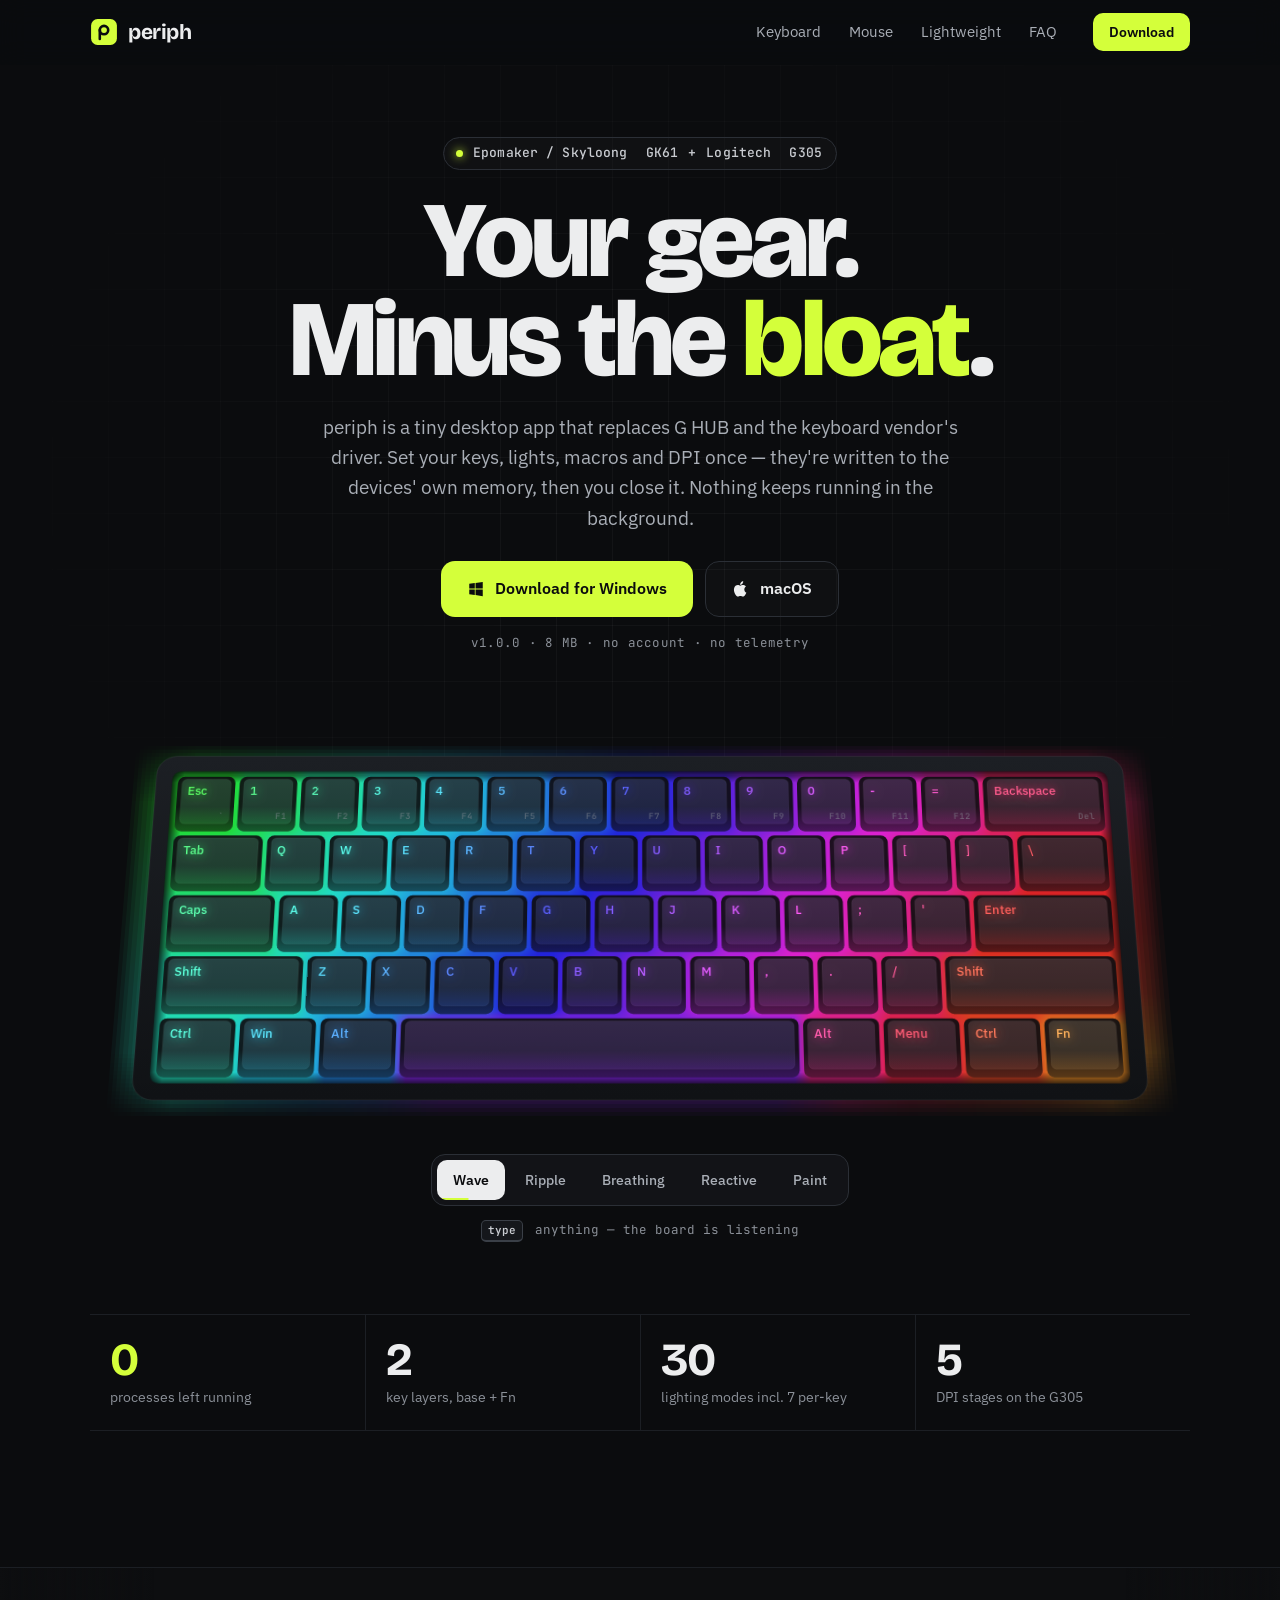
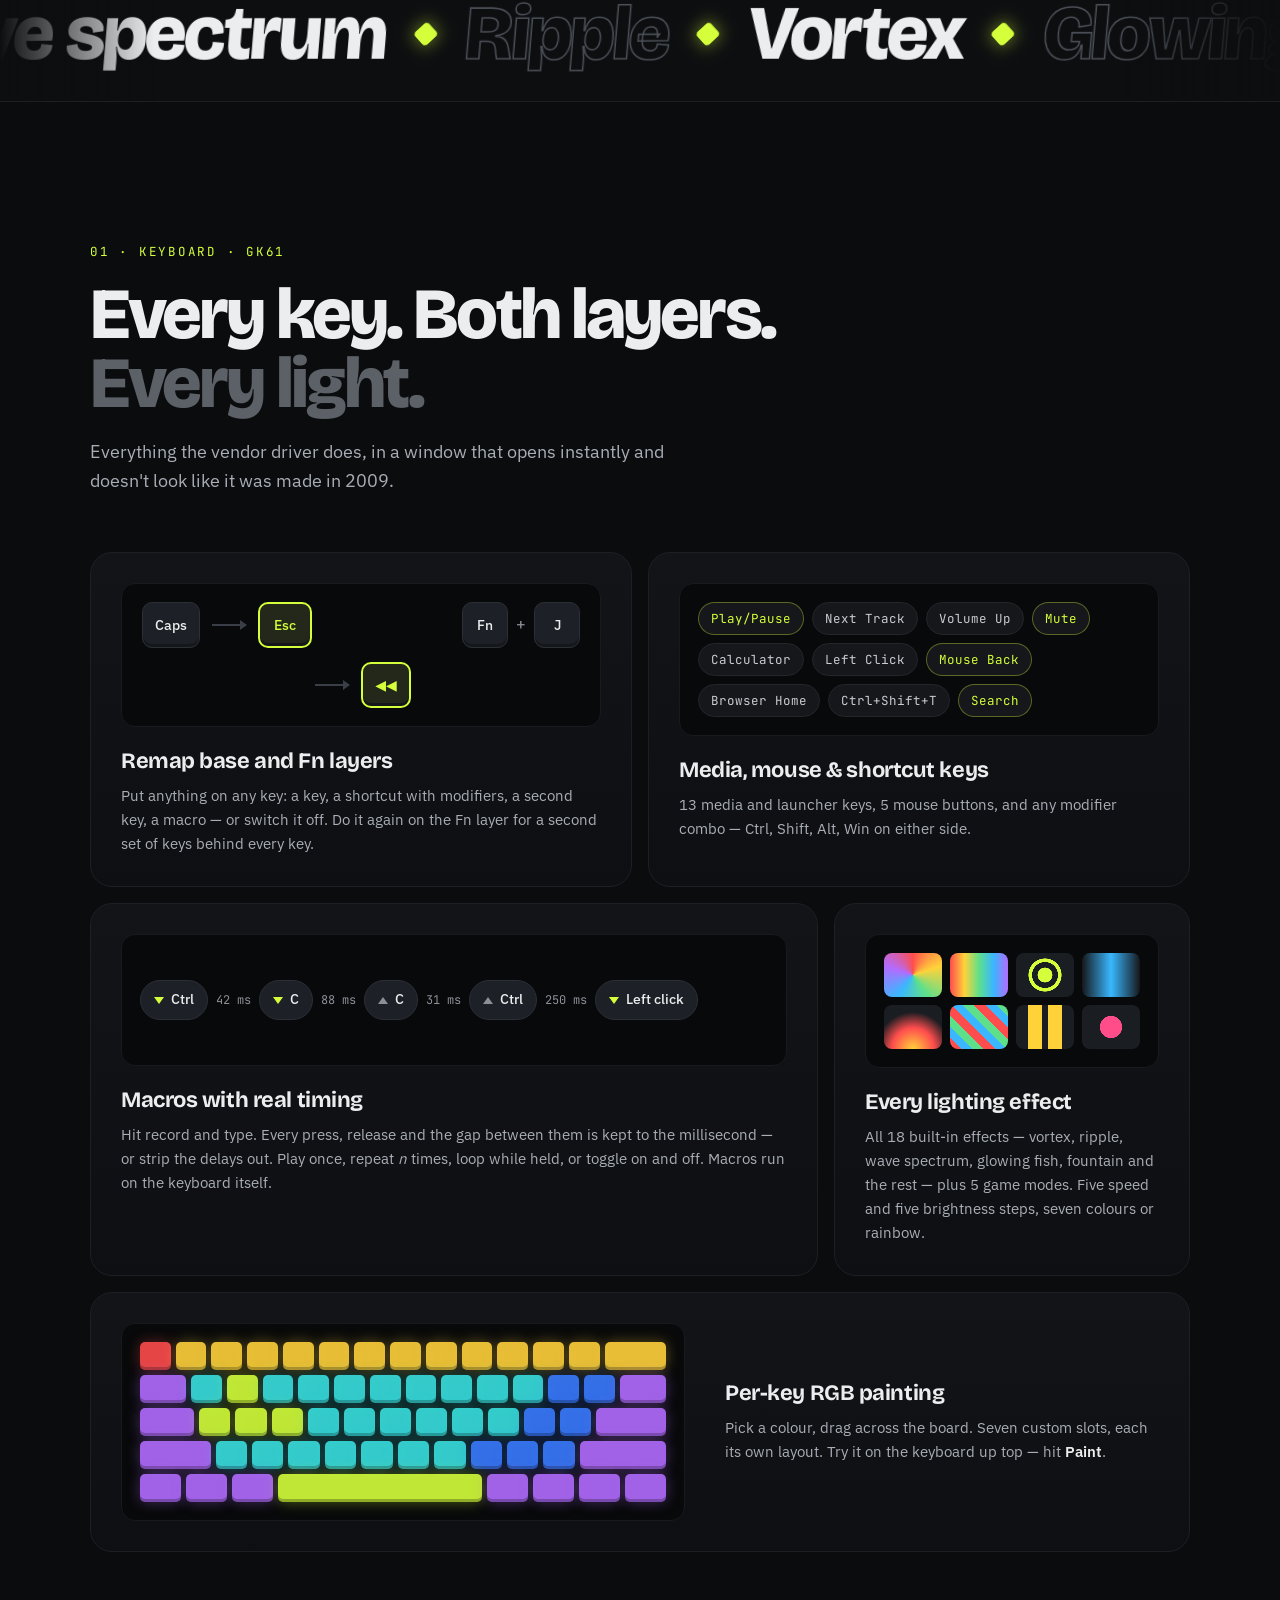
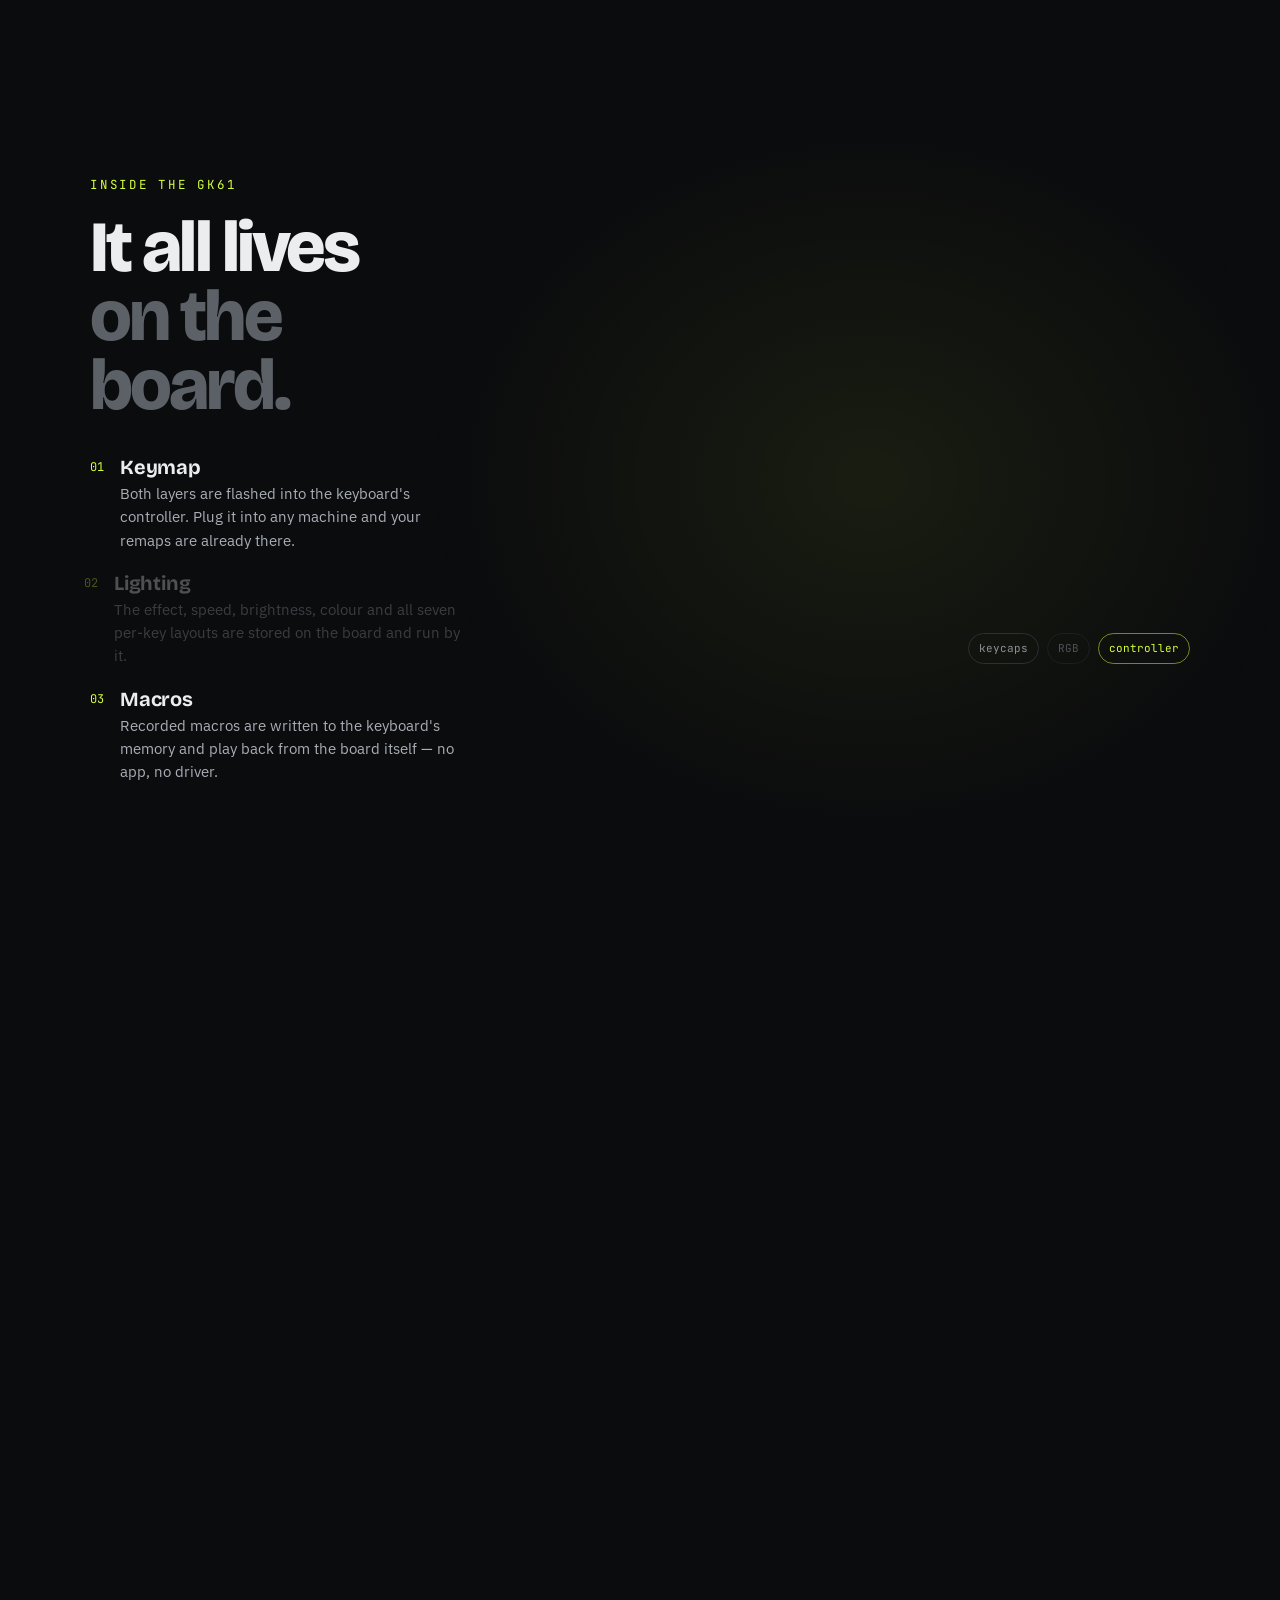
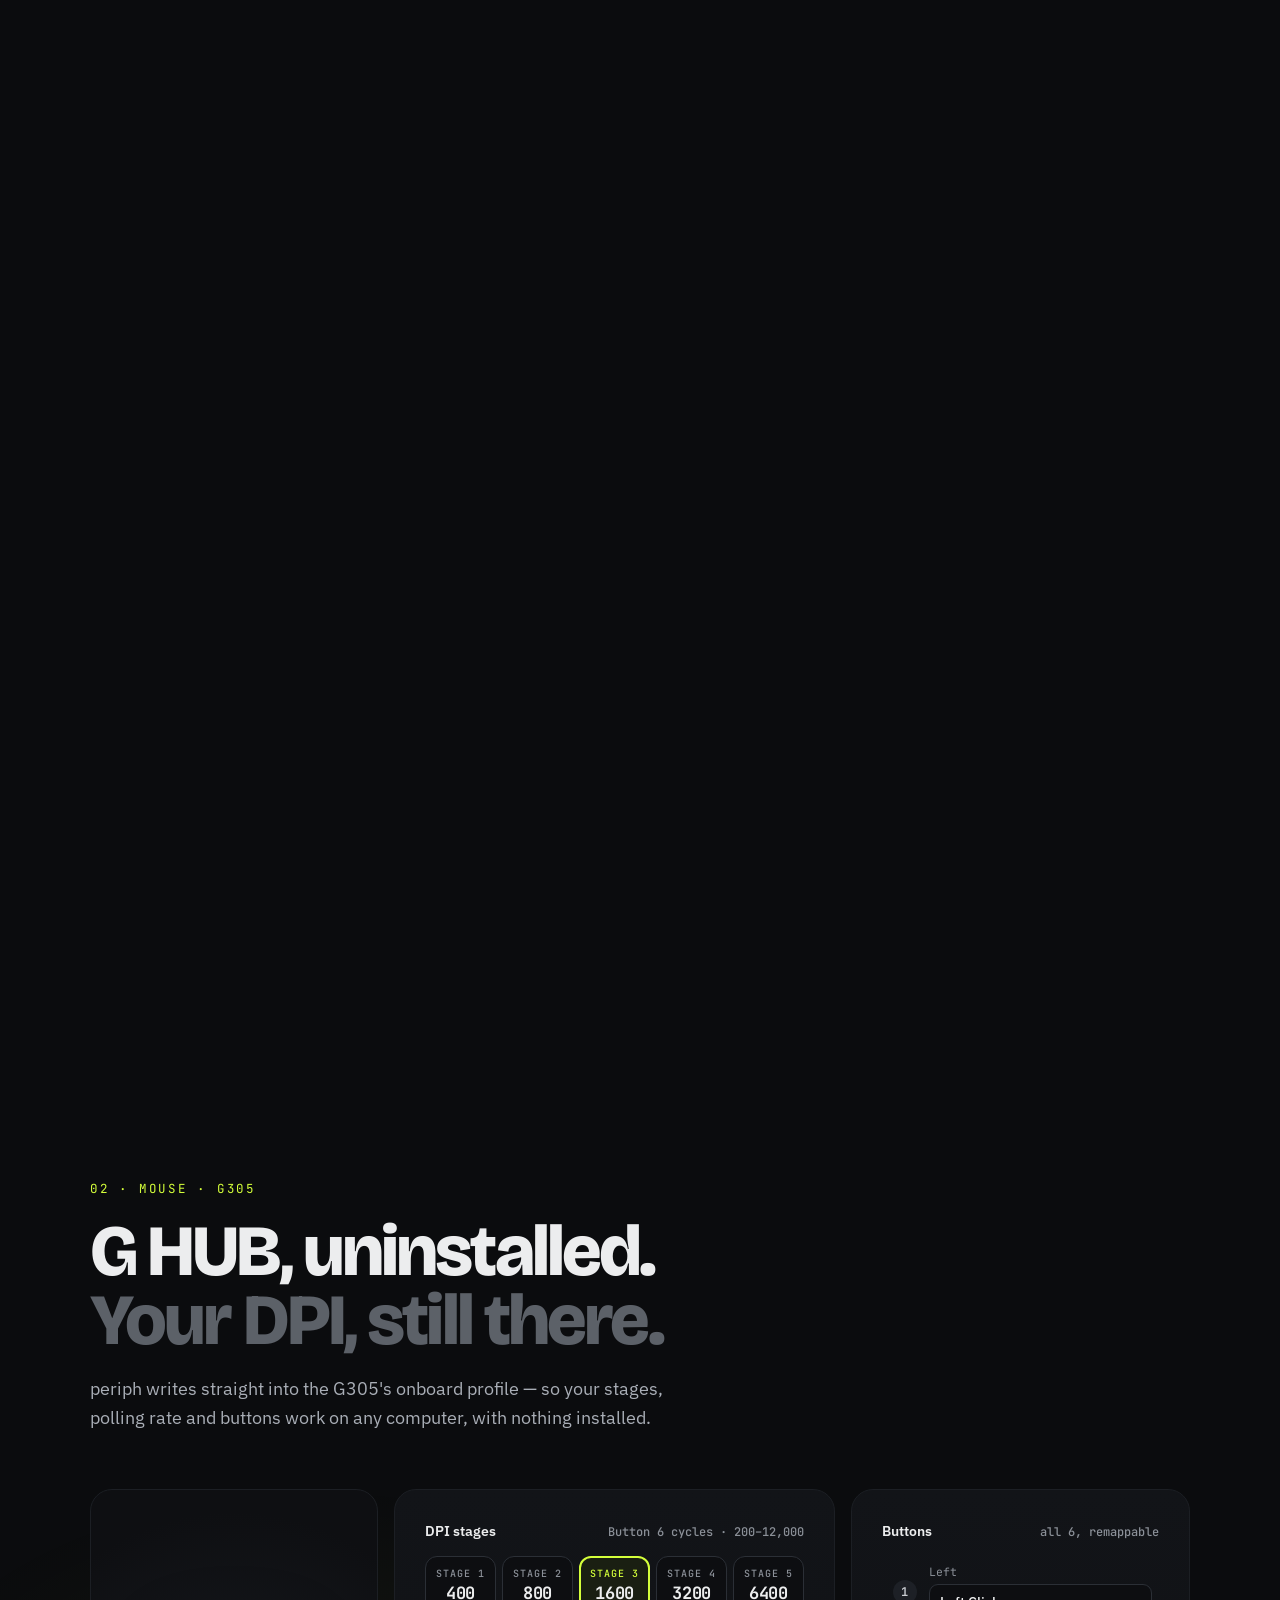
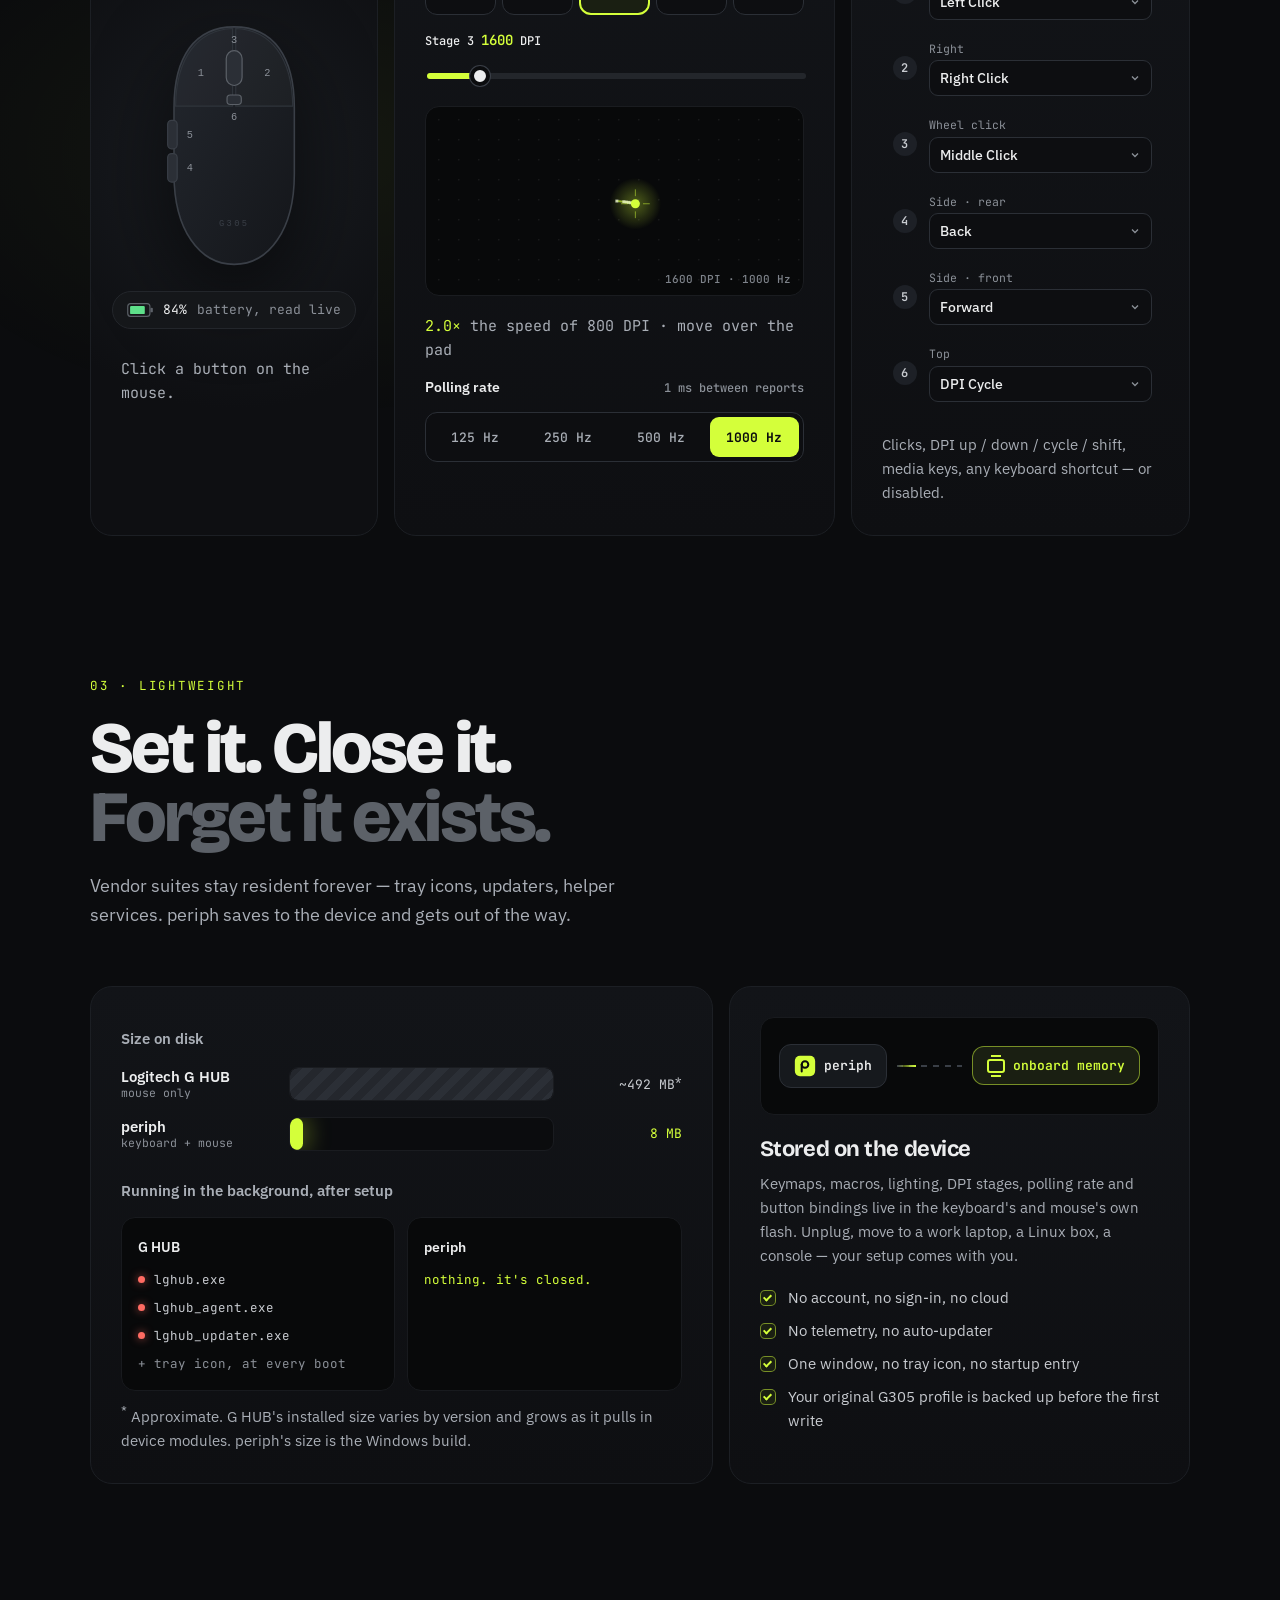
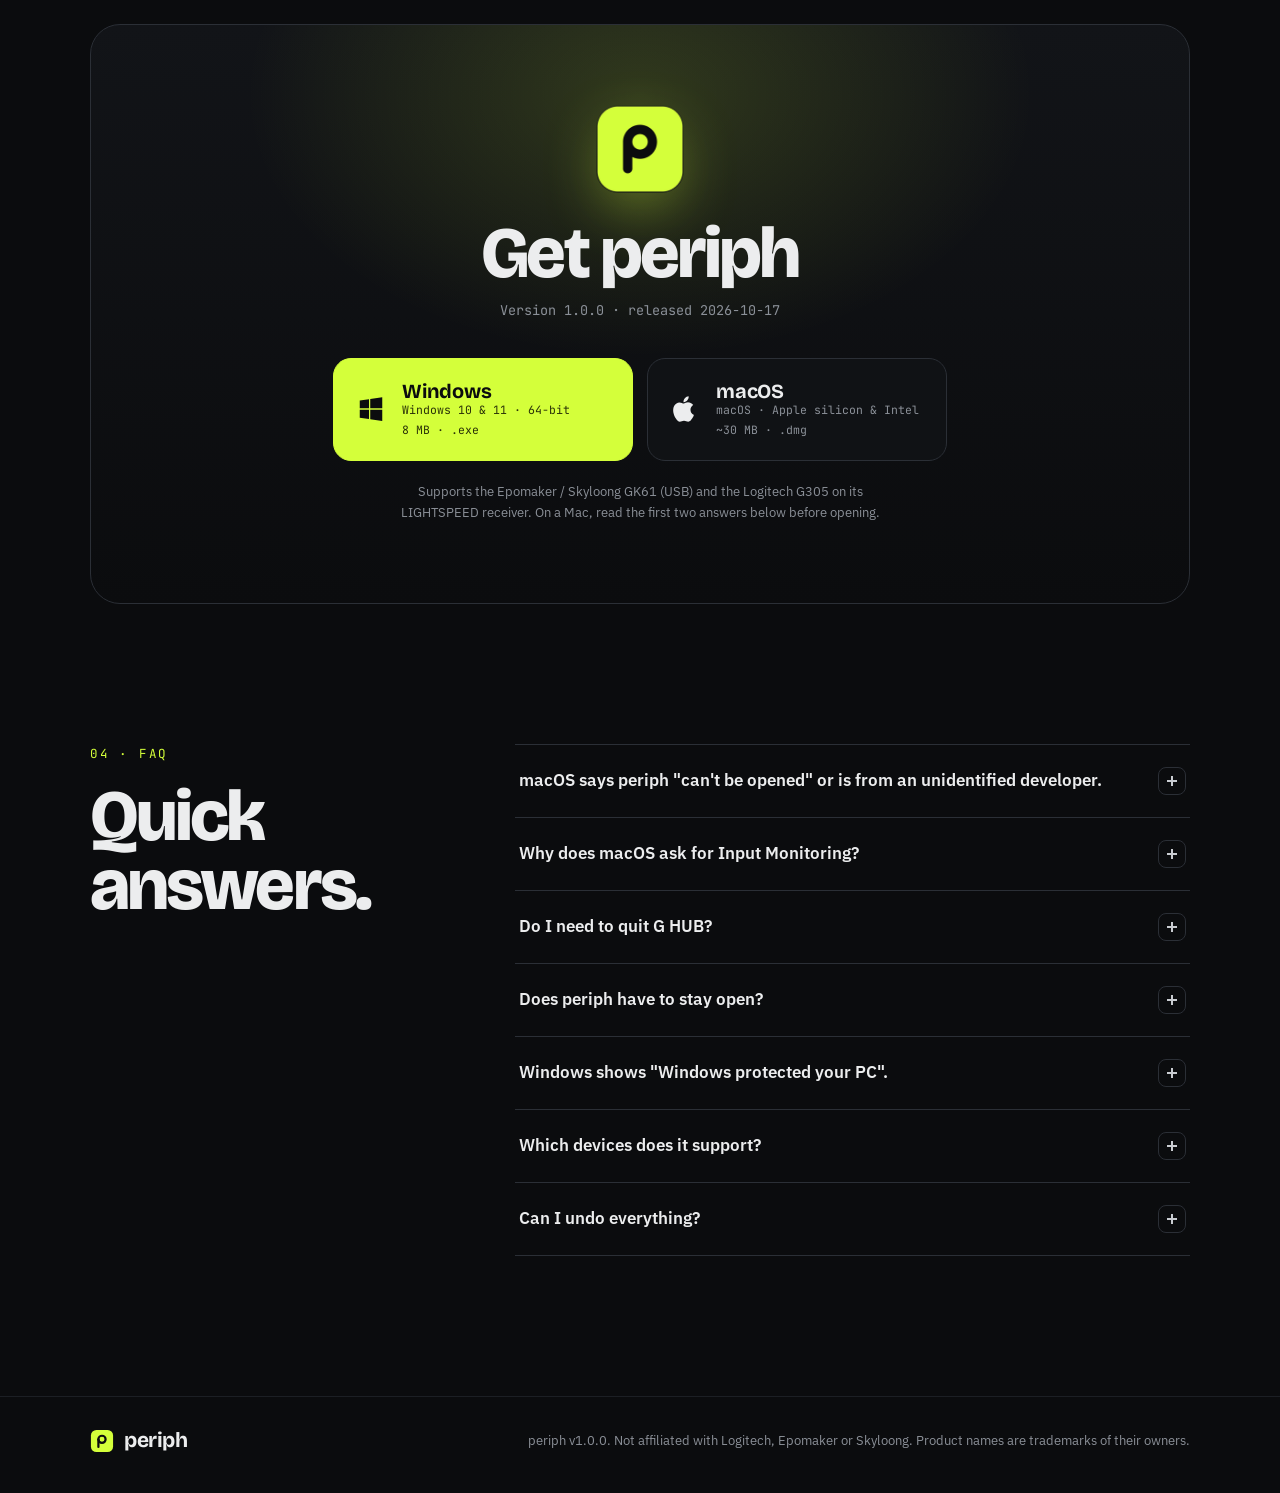
==== index.html @ 3de50c7a "Publish periph website Co-Authored-By: Claude Opus 5.5 <noreply@anthropic.com> Claude-Session: https" ====
<!doctype html>
<html lang="en">
<head>
<meta charset="utf-8">
<meta name="viewport" content="width=device-width, initial-scale=1">
<title>periph — GK61 &amp; G305 control without the bloat</title>
<meta name="description" content="periph is a tiny desktop app for Windows and macOS that replaces Logitech G HUB and the keyboard vendor's driver. Remap the Epomaker/Skyloong GK61, paint its RGB, record macros, and set the Logitech G305's DPI, polling rate and buttons — saved straight to the devices.">
<meta name="theme-color" content="#0b0c0e">
<meta name="color-scheme" content="dark">
<link rel="icon" href="favicon.ico" sizes="48x48">
<link rel="icon" href="favicon.svg" type="image/svg+xml">
<link rel="apple-touch-icon" href="apple-touch-icon.png">
<link rel="manifest" href="site.webmanifest">
<meta property="og:type" content="website">
<meta property="og:site_name" content="periph">
<meta property="og:title" content="periph — your gear, without the bloat">
<meta property="og:description" content="A tiny Windows &amp; macOS app for the GK61 keyboard and G305 mouse. Remap, macros, per-key RGB, DPI — saved on the device, nothing left running.">
<meta property="og:image" content="og.png">
<meta property="og:image:width" content="1200">
<meta property="og:image:height" content="630">
<meta property="og:image:alt" content="The periph logo next to a glowing rainbow 60% keyboard, with the words: Kill the bloatware.">
<meta name="twitter:card" content="summary_large_image">
<meta name="twitter:title" content="periph — your gear, without the bloat">
<meta name="twitter:description" content="A tiny Windows &amp; macOS app for the GK61 keyboard and G305 mouse. Saved on the device, nothing left running.">
<meta name="twitter:image" content="og.png">
<link rel="preload" href="fonts/bricolage.woff2" as="font" type="font/woff2" crossorigin>
<link rel="preload" href="fonts/plex.woff2" as="font" type="font/woff2" crossorigin>
<link rel="stylesheet" href="styles.css">
<script src="version.js"></script>
</head>
<body>
<a class="skip" href="#main">Skip to content</a>
<div class="progress" aria-hidden="true"></div>

<header class="top" id="top">
  <div class="wrap top-in">
    <a class="logo" href="#top" aria-label="periph home">
      <svg width="28" height="28" viewBox="0 0 26 26" aria-hidden="true"><rect x="1" y="1" width="24" height="24" rx="6" fill="#d4ff3a"/><circle cx="13" cy="11.2" r="3.9" fill="none" stroke="#0b0c0e" stroke-width="2.4"/><path d="M9.1 11.2v8.3" stroke="#0b0c0e" stroke-width="2.4" stroke-linecap="round"/></svg>
      <span>periph</span>
    </a>
    <nav aria-label="Primary">
      <ul class="links">
        <li><a href="#keyboard">Keyboard</a></li>
        <li><a href="#mouse">Mouse</a></li>
        <li><a href="#weight">Lightweight</a></li>
        <li><a href="#faq">FAQ</a></li>
      </ul>
    </nav>
    <a class="btn btn-lime btn-sm" href="#download">Download</a>
  </div>
</header>

<main id="main">

<!-- ============================================================ HERO -->
<section class="hero" aria-labelledby="hero-title">
  <div class="wrap hero-copy">
    <p class="eyebrow"><span class="dot" aria-hidden="true"></span><span class="long">Epomaker / Skyloong&nbsp;</span>GK61 <span aria-hidden="true">+</span> <span class="long">Logitech&nbsp;</span>G305</p>
    <h1 id="hero-title" class="display split">Your gear.<br>Minus the <em>bloat</em>.</h1>
    <p class="lead">periph is a tiny desktop app that replaces G&nbsp;HUB and the keyboard vendor's driver. Set your keys, lights, macros and DPI once — they're written to the devices' own memory, then you close it. Nothing keeps running in the background.</p>
    <div class="cta">
      <a class="btn btn-lime btn-lg dl-primary" href="downloads/periph-setup-latest.exe" download data-os="windows">
        <svg class="os-ico" width="18" height="18" viewBox="0 0 24 24" aria-hidden="true"><path fill="currentColor" d="M3 5.1l7.4-1v7.2H3V5.1zm8.4-1.2L21 2.5v8.8h-9.6V3.9zM3 12.6h7.4v7.3L3 18.9v-6.3zm8.4 0H21v8.9l-9.6-1.4v-7.5z"/></svg>
        <span class="dl-label">Download for Windows</span>
      </a>
      <a class="btn btn-ghost btn-lg dl-secondary" href="downloads/periph-latest.dmg" download data-os="mac">
        <svg class="os-ico" width="18" height="18" viewBox="0 0 24 24" aria-hidden="true"><path fill="currentColor" d="M16.4 12.6c0-2.6 2.1-3.8 2.2-3.9-1.2-1.8-3.1-2-3.7-2-1.6-.2-3.1.9-3.9.9-.8 0-2-.9-3.4-.9-1.7 0-3.3 1-4.2 2.6-1.8 3.1-.5 7.7 1.3 10.2.9 1.2 1.9 2.6 3.2 2.6 1.3-.1 1.8-.8 3.3-.8s2 .8 3.4.8c1.4 0 2.3-1.3 3.1-2.5 1-1.4 1.4-2.8 1.4-2.9-.1 0-2.7-1-2.7-4.1zM13.9 5c.7-.9 1.2-2 1-3.2-1 0-2.3.7-3 1.6-.7.8-1.2 2-1.1 3.1 1.2.1 2.3-.6 3.1-1.5z"/></svg>
        <span class="dl-label">macOS</span>
      </a>
    </div>
    <p class="meta mono"><span data-rel="version">v1.0.0</span> · <span data-rel="winsize">8 MB</span> · no account · no telemetry</p>
  </div>

  <div class="stage" id="stage">
    <div class="stage-glow" aria-hidden="true"></div>
    <div class="board-tilt" id="tilt">
      <canvas id="kb" role="img" aria-label="An animated GK61 60% keyboard showing per-key RGB lighting. It lights up the keys you press on your own keyboard."></canvas>
    </div>
    <div class="wrap fx-bar">
      <div class="fx" role="group" aria-label="Lighting effect">
        <button type="button" class="fx-b" data-fx="wave" aria-pressed="true">Wave<i aria-hidden="true"></i></button>
        <button type="button" class="fx-b" data-fx="ripple" aria-pressed="false">Ripple<i aria-hidden="true"></i></button>
        <button type="button" class="fx-b" data-fx="breathe" aria-pressed="false">Breathing<i aria-hidden="true"></i></button>
        <button type="button" class="fx-b" data-fx="react" aria-pressed="false">Reactive<i aria-hidden="true"></i></button>
        <button type="button" class="fx-b" data-fx="paint" aria-pressed="false">Paint<i aria-hidden="true"></i></button>
      </div>
      <div class="swatches" id="swatches" role="group" aria-label="Paint colour" hidden></div>
      <p class="hint mono" id="hint" aria-live="polite"><kbd>type</kbd> anything — the board is listening</p>
    </div>
  </div>

  <div class="wrap">
    <ul class="specs" aria-label="At a glance">
      <li><b data-count="0" data-from="3">0</b><span>processes left running</span></li>
      <li><b data-count="2">2</b><span>key layers, base + Fn</span></li>
      <li><b data-count="30">30</b><span>lighting modes incl. 7 per-key</span></li>
      <li><b data-count="5">5</b><span>DPI stages on the G305</span></li>
    </ul>
  </div>
</section>


<!-- ============================================================ MARQUEE -->
<div class="band" aria-hidden="true">
  <div class="band-track" id="band">
    <span>Wave spectrum</span><i></i><span class="o">Ripple</span><i></i><span>Vortex</span><i></i><span class="o">Glowing fish</span><i></i><span>Breathing</span><i></i><span class="o">Snake marquee</span><i></i><span>Colorful fountain</span><i></i><span class="o">Spectrum cycle</span><i></i><span>Heart</span><i></i><span class="o">Surfing cross</span><i></i><span>Wild dance</span><i></i><span class="o">Light on press</span><i></i>
  </div>
</div>

<!-- ============================================================ KEYBOARD -->
<section class="sec" id="keyboard" aria-labelledby="kb-title">
  <div class="wrap">
    <header class="sec-head reveal">
      <p class="kicker mono">01 · Keyboard · GK61</p>
      <h2 id="kb-title" class="h2 split">Every key. Both layers.<br><span class="muted">Every light.</span></h2>
      <p class="sec-lead">Everything the vendor driver does, in a window that opens instantly and doesn't look like it was made in 2009.</p>
    </header>

    <div class="bento">
      <article class="card c-remap reveal">
        <div class="ill ill-remap" aria-hidden="true">
          <span class="cap">Caps</span><span class="arrow"></span><span class="cap on">Esc</span>
          <span class="cap sm">Fn</span><span class="plus">+</span><span class="cap sm">J</span><span class="arrow"></span><span class="cap on sm">◀◀</span>
        </div>
        <h3>Remap base and Fn layers</h3>
        <p>Put anything on any key: a key, a shortcut with modifiers, a second key, a macro — or switch it off. Do it again on the Fn layer for a second set of keys behind every key.</p>
      </article>

      <article class="card c-media reveal">
        <div class="ill ill-chips" aria-hidden="true">
          <span>Play/Pause</span><span>Next Track</span><span>Volume Up</span><span>Mute</span><span>Calculator</span><span>Left Click</span><span>Mouse Back</span><span>Browser Home</span><span>Ctrl+Shift+T</span><span>Search</span>
        </div>
        <h3>Media, mouse &amp; shortcut keys</h3>
        <p>13 media and launcher keys, 5 mouse buttons, and any modifier combo — Ctrl, Shift, Alt, Win on either side.</p>
      </article>

      <article class="card c-macro reveal">
        <div class="ill ill-timeline" aria-hidden="true">
          <span class="st"><i class="dn"></i>Ctrl</span><span class="ms">42 ms</span><span class="st"><i class="dn"></i>C</span><span class="ms">88 ms</span><span class="st"><i class="up"></i>C</span><span class="ms">31 ms</span><span class="st"><i class="up"></i>Ctrl</span><span class="ms">250 ms</span><span class="st"><i class="dn"></i>Left click</span>
        </div>
        <h3>Macros with real timing</h3>
        <p>Hit record and type. Every press, release and the gap between them is kept to the millisecond — or strip the delays out. Play once, repeat <i>n</i> times, loop while held, or toggle on and off. Macros run on the keyboard itself.</p>
      </article>

      <article class="card c-light reveal">
        <div class="ill ill-modes" aria-hidden="true">
          <span style="--g:conic-gradient(#ff4d4d,#ffd23a,#5ee08a,#3ab7ff,#b26cff,#ff4d4d)"></span>
          <span style="--g:linear-gradient(90deg,#ff4d4d,#ffd23a,#5ee08a,#3ab7ff,#b26cff)"></span>
          <span style="--g:radial-gradient(circle,#d4ff3a 0 20%,#1a1d22 21% 35%,#d4ff3a 36% 45%,#1a1d22 46%)"></span>
          <span style="--g:linear-gradient(90deg,#15171a,#3ab7ff,#15171a)"></span>
          <span style="--g:radial-gradient(circle at 50% 100%,#ffd23a,#ff4d4d 40%,#1a1d22 70%)"></span>
          <span style="--g:repeating-linear-gradient(45deg,#ff4d4d 0 8px,#3ab7ff 8px 16px,#5ee08a 16px 24px)"></span>
          <span style="--g:linear-gradient(90deg,#1a1d22 20%,#ffd23a 20% 45%,#1a1d22 45% 55%,#ffd23a 55% 80%,#1a1d22 80%)"></span>
          <span style="--g:radial-gradient(circle,#ff4d8a 0 30%,#1a1d22 31%)"></span>
        </div>
        <h3>Every lighting effect</h3>
        <p>All 18 built-in effects — vortex, ripple, wave spectrum, glowing fish, fountain and the rest — plus 5 game modes. Five speed and five brightness steps, seven colours or rainbow.</p>
      </article>

      <article class="card c-paint reveal">
        <div class="ill ill-paint" aria-hidden="true" id="mini-paint"></div>
        <h3>Per-key RGB painting</h3>
        <p>Pick a colour, drag across the board. Seven custom slots, each its own layout. Try it on the keyboard up top — hit <b>Paint</b>.</p>
      </article>
    </div>
  </div>
</section>

<!-- ============================================================ STORY (pinned) -->
<section class="story" id="story" aria-labelledby="story-title">
  <div class="story-pin">
    <div class="wrap story-in">
      <div class="story-copy">
        <p class="kicker mono">Inside the GK61</p>
        <h2 id="story-title" class="h2 split">It all lives<br><span class="muted">on the board.</span></h2>
        <ol class="steps" id="steps">
          <li class="on"><span class="sn mono">01</span><span><b>Keymap</b>Both layers are flashed into the keyboard's controller. Plug it into any machine and your remaps are already there.</span></li>
          <li><span class="sn mono">02</span><span><b>Lighting</b>The effect, speed, brightness, colour and all seven per-key layouts are stored on the board and run by it.</span></li>
          <li><span class="sn mono">03</span><span><b>Macros</b>Recorded macros are written to the keyboard's memory and play back from the board itself — no app, no driver.</span></li>
        </ol>
      </div>
      <div class="scene-wrap" aria-hidden="true">
        <div class="scene" id="scene">
          <canvas class="ly" data-ly="case"></canvas>
          <canvas class="ly" data-ly="pcb"></canvas>
          <canvas class="ly" data-ly="led"></canvas>
          <canvas class="ly" data-ly="caps"></canvas>
        </div>
        <div class="scene-tags mono" id="scene-tags"><span>keycaps</span><span>RGB</span><span>controller</span></div>
      </div>
    </div>
  </div>
</section>

<!-- ============================================================ MOUSE -->
<section class="sec sec-mouse" id="mouse" aria-labelledby="mouse-title">
  <div class="wrap">
    <header class="sec-head reveal">
      <p class="kicker mono">02 · Mouse · G305</p>
      <h2 id="mouse-title" class="h2 split">G HUB, uninstalled.<br><span class="muted">Your DPI, still there.</span></h2>
      <p class="sec-lead">periph writes straight into the G305's onboard profile — so your stages, polling rate and buttons work on any computer, with nothing installed.</p>
    </header>

    <div class="mouse-grid">
      <div class="card mouse-vis reveal">
        <svg class="g305" id="g305" viewBox="0 0 200 320" role="group" aria-label="G305 top view. Buttons are numbered 1 to 6.">
          <defs>
            <linearGradient id="shell" x1="0" y1="0" x2="1" y2="1"><stop offset="0" stop-color="#23272e"/><stop offset="1" stop-color="#14161a"/></linearGradient>
            <radialGradient id="led" cx=".5" cy=".5" r=".5"><stop offset="0" stop-color="#d4ff3a"/><stop offset="1" stop-color="#d4ff3a" stop-opacity="0"/></radialGradient>
          </defs>
          <path d="M100 10C50 10 24 48 24 112v84c0 70 32 114 76 114s76-44 76-114v-84C176 48 150 10 100 10z" fill="url(#shell)" stroke="#3a3f47" stroke-width="2"/>
          <g class="mb" data-b="0"><path d="M98 12C54 14 27 48 26 110l72 0z" /></g>
          <g class="mb" data-b="1"><path d="M102 12c44 2 71 36 72 98l-72 0z" /></g>
          <g class="mb" data-b="2"><rect x="90" y="40" width="20" height="44" rx="10"/></g>
          <g class="mb" data-b="5"><rect x="91" y="96" width="18" height="12" rx="4"/></g>
          <g class="mb side" data-b="4"><rect x="16" y="128" width="12" height="36" rx="5"/></g>
          <g class="mb side" data-b="3"><rect x="16" y="170" width="12" height="36" rx="5"/></g>
          <circle cx="100" cy="102" r="22" fill="url(#led)" class="led" opacity=".0"/>
          <g class="nums" font-family="JetBrains Mono, monospace" font-size="13" text-anchor="middle" aria-hidden="true">
            <text x="58" y="72">1</text><text x="142" y="72">2</text><text x="100" y="30">3</text>
            <text x="100" y="128">6</text><text x="44" y="150">5</text><text x="44" y="192">4</text>
          </g>
          <text x="100" y="262" text-anchor="middle" class="brand-mark" font-family="JetBrains Mono, monospace" font-size="11" letter-spacing="3">G305</text>
        </svg>
        <div class="batt mono" aria-label="Battery example: 84 percent">
          <svg width="26" height="14" viewBox="0 0 22 12" aria-hidden="true"><rect x=".5" y=".5" width="19" height="11" rx="2.5" fill="none" stroke="#5c6168"/><rect x="2.5" y="2.5" width="12.6" height="7" rx="1" fill="#5ee08a"/><rect x="20" y="4" width="2" height="4" rx="1" fill="#5c6168"/></svg>
          84% <span class="dim">battery, read live</span>
        </div>
      </div>

      <div class="card mouse-ctl reveal">
        <div class="row-head">
          <span class="lbl">DPI stages</span>
          <span class="lbl mono dim">Button 6 cycles · 200–12,000</span>
        </div>
        <div class="stages" id="stages" role="radiogroup" aria-label="DPI stage"></div>
        <label class="slider">
          <span class="lbl mono"><span id="stage-name">Stage 3</span> <b id="dpi-val">1600</b> DPI</span>
          <input type="range" id="dpi" min="200" max="12000" step="50" value="1600" aria-describedby="dpi-help">
        </label>
        <div class="pad-wrap">
          <canvas id="pad" class="pad" role="img" aria-label="Sensitivity demo. Move your pointer or finger over this pad and the dot moves at the selected DPI."></canvas>
          <p class="pad-cap mono" id="dpi-help"><span id="pad-mult">2.0×</span> the speed of 800 DPI · move over the pad</p>
        </div>
        <div class="row-head">
          <span class="lbl">Polling rate</span>
          <span class="lbl mono dim" id="poll-ms">1 ms between reports</span>
        </div>
        <div class="seg" id="poll" role="radiogroup" aria-label="Polling rate">
          <button type="button" role="radio" aria-checked="false" data-hz="125">125 Hz</button>
          <button type="button" role="radio" aria-checked="false" data-hz="250">250 Hz</button>
          <button type="button" role="radio" aria-checked="false" data-hz="500">500 Hz</button>
          <button type="button" role="radio" aria-checked="true" data-hz="1000">1000 Hz</button>
        </div>
      </div>

      <div class="card mouse-btns reveal">
        <div class="row-head"><span class="lbl">Buttons</span><span class="lbl mono dim">all 6, remappable</span></div>
        <ol class="btnlist" id="btnlist"></ol>
        <p class="small dim">Clicks, DPI up / down / cycle / shift, media keys, any keyboard shortcut — or disabled.</p>
      </div>
    </div>
  </div>
</section>

<!-- ============================================================ WEIGHT -->
<section class="sec" id="weight" aria-labelledby="weight-title">
  <div class="wrap">
    <header class="sec-head reveal">
      <p class="kicker mono">03 · Lightweight</p>
      <h2 id="weight-title" class="h2 split">Set it. Close it.<br><span class="muted">Forget it exists.</span></h2>
      <p class="sec-lead">Vendor suites stay resident forever — tray icons, updaters, helper services. periph saves to the device and gets out of the way.</p>
    </header>

    <div class="weigh">
      <div class="card weigh-bars reveal">
        <p class="lbl">Size on disk</p>
        <div class="bar-row">
          <div class="bar-name"><b>Logitech G HUB</b><span class="dim mono">mouse only</span></div>
          <div class="bar"><span class="fill fill-ghub" style="--w:100%"></span></div>
          <div class="bar-num mono"><span data-count="500" data-prefix="~" data-suffix=" MB">~500 MB</span><sup>*</sup></div>
        </div>
        <div class="bar-row">
          <div class="bar-name"><b>periph</b><span class="dim mono">keyboard + mouse</span></div>
          <div class="bar"><span class="fill fill-periph" style="--w:5%"></span></div>
          <div class="bar-num mono lime"><span data-rel="winsize" data-count-text>8 MB</span></div>
        </div>
        <p class="lbl" style="margin-top:28px">Running in the background, after setup</p>
        <div class="procs">
          <div class="proc-col">
            <b>G HUB</b>
            <ul class="mono">
              <li><i></i>lghub.exe</li>
              <li><i></i>lghub_agent.exe</li>
              <li><i></i>lghub_updater.exe</li>
              <li class="dim">+ tray icon, at every boot</li>
            </ul>
          </div>
          <div class="proc-col">
            <b>periph</b>
            <ul class="mono"><li class="none">nothing. it's closed.</li></ul>
          </div>
        </div>
        <p class="foot small dim"><sup>*</sup> Approximate. G HUB's installed size varies by version and grows as it pulls in device modules. periph's size is the Windows build.</p>
      </div>

      <div class="card weigh-flow reveal">
        <div class="flow" aria-hidden="true">
          <div class="node"><svg width="22" height="22" viewBox="0 0 26 26"><rect x="1" y="1" width="24" height="24" rx="6" fill="#d4ff3a"/><circle cx="13" cy="11.2" r="3.9" fill="none" stroke="#0b0c0e" stroke-width="2.4"/><path d="M9.1 11.2v8.3" stroke="#0b0c0e" stroke-width="2.4" stroke-linecap="round"/></svg>periph</div>
          <div class="wire"><span></span></div>
          <div class="node mem"><span class="chip-ico"></span>onboard memory</div>
        </div>
        <h3>Stored on the device</h3>
        <p>Keymaps, macros, lighting, DPI stages, polling rate and button bindings live in the keyboard's and mouse's own flash. Unplug, move to a work laptop, a Linux box, a console — your setup comes with you.</p>
        <ul class="ticks">
          <li>No account, no sign-in, no cloud</li>
          <li>No telemetry, no auto-updater</li>
          <li>One window, no tray icon, no startup entry</li>
          <li>Your original G305 profile is backed up before the first write</li>
        </ul>
      </div>
    </div>
  </div>
</section>

<!-- ============================================================ DOWNLOAD -->
<section class="sec" id="download" aria-labelledby="dl-title">
  <div class="wrap">
    <div class="dl reveal">
      <div class="dl-glow" aria-hidden="true"></div>
      <img src="icon-192.png" width="88" height="88" alt="" class="dl-icon">
      <h2 id="dl-title" class="h2 split">Get periph</h2>
      <p class="sec-lead">Version <span data-rel="version">1.0.0</span> · released <span data-rel="date">2026-10-17</span></p>
      <div class="dl-btns">
        <a class="dl-card" href="downloads/periph-setup-latest.exe" download data-rel="winhref">
          <svg width="30" height="30" viewBox="0 0 24 24" aria-hidden="true"><path fill="currentColor" d="M3 5.1l7.4-1v7.2H3V5.1zm8.4-1.2L21 2.5v8.8h-9.6V3.9zM3 12.6h7.4v7.3L3 18.9v-6.3zm8.4 0H21v8.9l-9.6-1.4v-7.5z"/></svg>
          <span class="dl-t"><b>Windows</b><span class="mono" data-rel="winnote">Windows 10 &amp; 11 · 64-bit</span></span>
          <span class="dl-s mono"><span data-rel="winsize">8 MB</span> · .exe</span>
        </a>
        <a class="dl-card" href="downloads/periph-latest.dmg" download data-rel="machref">
          <svg width="30" height="30" viewBox="0 0 24 24" aria-hidden="true"><path fill="currentColor" d="M16.4 12.6c0-2.6 2.1-3.8 2.2-3.9-1.2-1.8-3.1-2-3.7-2-1.6-.2-3.1.9-3.9.9-.8 0-2-.9-3.4-.9-1.7 0-3.3 1-4.2 2.6-1.8 3.1-.5 7.7 1.3 10.2.9 1.2 1.9 2.6 3.2 2.6 1.3-.1 1.8-.8 3.3-.8s2 .8 3.4.8c1.4 0 2.3-1.3 3.1-2.5 1-1.4 1.4-2.8 1.4-2.9-.1 0-2.7-1-2.7-4.1zM13.9 5c.7-.9 1.2-2 1-3.2-1 0-2.3.7-3 1.6-.7.8-1.2 2-1.1 3.1 1.2.1 2.3-.6 3.1-1.5z"/></svg>
          <span class="dl-t"><b>macOS</b><span class="mono" data-rel="macnote">macOS · Apple silicon &amp; Intel</span></span>
          <span class="dl-s mono"><span data-rel="macsize">~30 MB</span> · .dmg</span>
        </a>
      </div>
      <p class="small dim">Supports the Epomaker / Skyloong GK61 (USB) and the Logitech G305 on its LIGHTSPEED receiver. On a Mac, read the first two answers below before opening.</p>
    </div>
  </div>
</section>

<!-- ============================================================ FAQ -->
<section class="sec" id="faq" aria-labelledby="faq-title">
  <div class="wrap faq-wrap">
    <header class="sec-head reveal">
      <p class="kicker mono">04 · FAQ</p>
      <h2 id="faq-title" class="h2 split">Quick answers.</h2>
    </header>
    <div class="faq reveal">
      <details>
        <summary>macOS says periph "can't be opened" or is from an unidentified developer.</summary>
        <div><p>The Mac build isn't signed with an Apple developer certificate yet, so Gatekeeper blocks a plain double-click. Drag periph to Applications, then <b>right-click it → Open</b>, and confirm with <b>Open</b>. You only do this once.</p>
        <p>On newer macOS versions, if there's no Open button: try to open it once, then go to <b>System Settings → Privacy &amp; Security</b>, scroll down and click <b>Open Anyway</b>.</p></div>
      </details>
      <details>
        <summary>Why does macOS ask for Input Monitoring?</summary>
        <div><p>macOS treats talking to a keyboard as input monitoring, even though periph only sends it settings. Allow it in <b>System Settings → Privacy &amp; Security → Input Monitoring</b>, switch periph on, and reopen the app. Without it, the GK61 won't show up.</p></div>
      </details>
      <details>
        <summary>Do I need to quit G HUB?</summary>
        <div><p>Yes. G HUB holds on to the mouse and can overwrite the onboard profile with its own. Quit it from the tray icon (and stop it launching at startup) before you save from periph. Once your settings are on the mouse you can uninstall G HUB entirely. The same goes for the keyboard vendor's driver if it's running.</p></div>
      </details>
      <details>
        <summary>Does periph have to stay open?</summary>
        <div><p>No. Everything is written to the keyboard's and mouse's onboard memory. Close the app and your setup keeps working — on this computer or any other.</p></div>
      </details>
      <details>
        <summary>Windows shows "Windows protected your PC".</summary>
        <div><p>That's SmartScreen being cautious with a new, unsigned download. Click <b>More info → Run anyway</b>.</p></div>
      </details>
      <details>
        <summary>Which devices does it support?</summary>
        <div><p>Two, done properly: the 61-key Epomaker / Skyloong GK61 over USB, and the Logitech G305 through its LIGHTSPEED USB receiver. Other keyboards and mice aren't supported.</p></div>
      </details>
      <details>
        <summary>Can I undo everything?</summary>
        <div><p>The keyboard has a factory reset for both key layers built into the app. For the G305, periph saves a copy of the mouse's original onboard profile the first time it writes, and you can always set stages and buttons back by hand.</p></div>
      </details>
    </div>
  </div>
</section>

</main>

<footer class="foot-site">
  <div class="wrap foot-in">
    <a class="logo" href="#top" aria-label="Back to top">
      <svg width="24" height="24" viewBox="0 0 26 26" aria-hidden="true"><rect x="1" y="1" width="24" height="24" rx="6" fill="#d4ff3a"/><circle cx="13" cy="11.2" r="3.9" fill="none" stroke="#0b0c0e" stroke-width="2.4"/><path d="M9.1 11.2v8.3" stroke="#0b0c0e" stroke-width="2.4" stroke-linecap="round"/></svg>
      <span>periph</span>
    </a>
    <p class="small dim">periph <span data-rel="version">v1.0.0</span>. Not affiliated with Logitech, Epomaker or Skyloong. Product names are trademarks of their owners.</p>
  </div>
</footer>

<script src="vendor/lenis.min.js" defer></script>
<script src="main.js" defer></script>
</body>
</html>
---- styles.css ----
@font-face { font-family: "Bricolage"; src: url("fonts/bricolage.woff2") format("woff2"); font-weight: 200 800; font-display: swap; }
@font-face { font-family: "Plex"; src: url("fonts/plex.woff2") format("woff2"); font-weight: 100 700; font-display: swap; }
@font-face { font-family: "Mono"; src: url("fonts/mono.woff2") format("woff2"); font-weight: 100 800; font-display: swap; }

:root {
  --bg: #0b0c0e; --bg2: #0f1013; --panel: #111316; --raised: #16191d; --key: #1d2026;
  --line: #1c1f24; --line2: #2b2f36; --line3: #3a3f47;
  --fg: #ecedee; --fg2: #c9ccd1; --muted: #a9aeb6; --dim: #8b9098; --faint: #5c6168;
  --lime: #d4ff3a; --lime-2: #e6ff8a; --lime-bg: #1a1f12;
  --display: "Bricolage", system-ui, sans-serif;
  --body: "Plex", system-ui, -apple-system, "Segoe UI", sans-serif;
  --mono: "Mono", ui-monospace, "SF Mono", Consolas, monospace;
  --r: 22px; --wrap: 1180px; --gut: clamp(16px, 4vw, 40px);
  color-scheme: dark;
}
*, *::before, *::after { box-sizing: border-box; }
html { background: var(--bg); scroll-behavior: smooth; overflow-x: clip; scroll-padding-top: 76px; -webkit-text-size-adjust: 100%; }
body { margin: 0; background: var(--bg); color: var(--fg); font: 16px/1.6 var(--body); -webkit-font-smoothing: antialiased; overflow-x: clip; }
img, svg, canvas { display: block; }
a { color: inherit; }
b, strong { font-weight: 600; }
h1, h2, h3 { margin: 0; }
p { margin: 0; }
ul, ol { margin: 0; padding: 0; list-style: none; }
button { font: inherit; color: inherit; background: none; border: 0; cursor: pointer; padding: 0; }
:focus-visible { outline: 2px solid var(--lime); outline-offset: 3px; border-radius: 6px; }
::selection { background: var(--lime); color: var(--bg); }
.mono { font-family: var(--mono); }
.dim { color: var(--dim); }
.lime { color: var(--lime); }
.small { font-size: 13px; line-height: 1.55; }
.wrap { width: 100%; max-width: var(--wrap); margin: 0 auto; padding: 0 var(--gut); }
.skip { position: absolute; left: 12px; top: -60px; z-index: 100; background: var(--lime); color: var(--bg); padding: 10px 16px; border-radius: 10px; font-weight: 600; text-decoration: none; }
.skip:focus { top: 12px; }

/* ------------------------------------------------------------ header */
.top { position: sticky; top: 0; z-index: 50; background: rgba(11, 12, 14, .72); backdrop-filter: saturate(160%) blur(14px); -webkit-backdrop-filter: saturate(160%) blur(14px); border-bottom: 1px solid transparent; transition: border-color .2s; }
.top.scrolled { border-bottom-color: var(--line); }
.top-in { display: flex; align-items: center; gap: 24px; height: 64px; }
.logo { display: inline-flex; align-items: center; gap: 10px; text-decoration: none; font: 700 21px/1 var(--display); letter-spacing: -.02em; }
.top nav { margin-left: auto; }
.links { display: flex; gap: 4px; }
.links a { display: block; padding: 8px 12px; border-radius: 10px; text-decoration: none; color: var(--muted); font-size: 14.5px; }
.links a:hover { color: var(--fg); background: #15171b; }

/* ------------------------------------------------------------ buttons */
.btn { display: inline-flex; align-items: center; justify-content: center; gap: 10px; min-height: 44px; padding: 0 18px; border-radius: 12px; text-decoration: none; font-weight: 600; font-size: 15px; white-space: nowrap; transition: transform .15s, background .15s, border-color .15s, box-shadow .2s; }
.btn-sm { min-height: 38px; padding: 0 16px; font-size: 14px; border-radius: 10px; }
.btn-lg { min-height: 56px; padding: 0 26px; font-size: 16px; border-radius: 14px; }
.btn-lime { background: var(--lime); color: #0b0c0e; box-shadow: 0 0 0 0 rgba(212, 255, 58, 0); }
.btn-lime:hover { background: var(--lime-2); box-shadow: 0 10px 40px -8px rgba(212, 255, 58, .45); transform: translateY(-1px); }
.btn-ghost { border: 1px solid var(--line2); color: var(--fg); background: rgba(255, 255, 255, .02); }
.btn-ghost:hover { border-color: var(--line3); background: #15171b; transform: translateY(-1px); }

/* ------------------------------------------------------------ hero */
.hero { position: relative; padding: clamp(40px, 6vw, 72px) 0 40px; overflow: hidden; }
.hero::before { content: ""; position: absolute; inset: 0; pointer-events: none;
  background-image: linear-gradient(rgba(255,255,255,.035) 1px, transparent 1px), linear-gradient(90deg, rgba(255,255,255,.035) 1px, transparent 1px);
  background-size: 56px 56px; background-position: center top;
  mask-image: radial-gradient(ellipse 70% 60% at 50% 30%, #000 20%, transparent 75%); -webkit-mask-image: radial-gradient(ellipse 70% 60% at 50% 30%, #000 20%, transparent 75%); }
.hero-copy { position: relative; text-align: center; display: flex; flex-direction: column; align-items: center; }
.eyebrow { display: inline-flex; align-items: center; gap: 10px; padding: 7px 14px 7px 12px; border: 1px solid var(--line2); border-radius: 999px; background: rgba(255,255,255,.02); font: 500 13px/1.3 var(--mono); color: var(--fg2); letter-spacing: .01em; }
.eyebrow .dot { width: 7px; height: 7px; border-radius: 50%; background: var(--lime); box-shadow: 0 0 10px var(--lime); }
.display { margin-top: 22px; font: 800 clamp(46px, 8.4vw, 108px)/.92 var(--display); letter-spacing: -.035em; font-variation-settings: "opsz" 96; }
.display em { font-style: normal; color: var(--lime); position: relative; white-space: nowrap; }
.lead { margin-top: 22px; max-width: 640px; font-size: clamp(16px, 1.9vw, 19px); line-height: 1.6; color: var(--muted); }
.cta { margin-top: 28px; display: flex; flex-wrap: wrap; justify-content: center; gap: 12px; }
.meta { margin-top: 16px; font-size: 12.5px; color: var(--dim); letter-spacing: .02em; }

.stage { position: relative; margin-top: clamp(20px, 3vw, 36px); }
.stage-glow { position: absolute; left: 50%; top: 42%; width: min(1100px, 100%); height: 60%; transform: translate(-50%, -50%); background: radial-gradient(ellipse at center, rgba(212,255,58,.10), transparent 65%); filter: blur(20px); pointer-events: none; }
.board-tilt { position: relative; max-width: 1240px; margin: 0 auto; padding: 0 clamp(4px, 2vw, 24px); perspective: 1800px; }
#kb { width: 100%; height: auto; aspect-ratio: 18.2 / 7; transform: rotateX(16deg) scale(.98); transform-origin: 50% 70%; transition: transform .6s cubic-bezier(.2,.7,.2,1); touch-action: pan-y; }
.stage.flat #kb { transform: none; cursor: crosshair; touch-action: none; }
.fx-bar { position: relative; display: flex; flex-direction: column; align-items: center; gap: 14px; margin-top: 6px; }
.fx { display: flex; flex-wrap: wrap; justify-content: center; gap: 4px; padding: 5px; border-radius: 14px; background: rgba(20,22,26,.8); border: 1px solid var(--line2); }
.fx-b { position: relative; overflow: hidden; min-height: 40px; padding: 0 16px; border-radius: 10px; font-size: 14px; font-weight: 500; color: var(--muted); }
.fx-b:hover { color: var(--fg); background: #1a1d22; }
.fx-b[aria-pressed="true"] { background: var(--fg); color: #0b0c0e; font-weight: 600; }
.fx-b i { position: absolute; left: 0; bottom: 0; height: 2px; width: 100%; background: var(--lime); transform-origin: left; transform: scaleX(0); }
.swatches { display: flex; flex-wrap: wrap; justify-content: center; gap: 8px; }
.swatches[hidden] { display: none; }
.sw { width: 34px; height: 34px; border-radius: 10px; border: 2px solid transparent; box-shadow: inset 0 0 0 1px rgba(0,0,0,.3); }
.sw[aria-pressed="true"] { border-color: var(--fg); box-shadow: 0 0 0 3px var(--bg) inset; }
.hint { font-size: 12.5px; color: var(--dim); text-align: center; }
kbd { display: inline-block; font: 600 11px/1 var(--mono); padding: 4px 6px; border-radius: 5px; border: 1px solid var(--line3); border-bottom-width: 2px; color: var(--fg2); background: #15171b; margin-right: 4px; }

.specs { margin-top: clamp(40px, 6vw, 72px); display: grid; grid-template-columns: repeat(4, 1fr); border-top: 1px solid var(--line); border-bottom: 1px solid var(--line); }
.specs li { padding: 22px 20px; display: flex; flex-direction: column; gap: 4px; }
.specs li + li { border-left: 1px solid var(--line); }
.specs b { font: 700 clamp(34px, 4vw, 46px)/1 var(--display); letter-spacing: -.03em; color: var(--fg); }
.specs li:first-child b { color: var(--lime); }
.specs span { font-size: 13.5px; color: var(--dim); }

/* ------------------------------------------------------------ sections */
.sec { padding: clamp(80px, 11vw, 140px) 0 0; position: relative; }
.sec-head { max-width: 760px; margin-bottom: clamp(36px, 5vw, 56px); }
.kicker { font-size: 12.5px; letter-spacing: .14em; text-transform: uppercase; color: var(--lime); margin-bottom: 18px; }
.h2 { font: 800 clamp(36px, 6vw, 72px)/.96 var(--display); letter-spacing: -.04em; }
.h2 .muted { color: var(--faint); }
.sec-lead { margin-top: 20px; font-size: clamp(16px, 1.7vw, 18px); color: var(--muted); max-width: 600px; }

.card { position: relative; background: linear-gradient(180deg, #121418, #0e0f12); border: 1px solid var(--line); border-radius: var(--r); padding: clamp(20px, 2.6vw, 30px); overflow: hidden; }
.card h3 { font: 700 22px/1.15 var(--display); letter-spacing: -.02em; margin-top: 22px; }
.card p { margin-top: 10px; color: var(--muted); font-size: 15px; line-height: 1.6; }
.card p b { color: var(--fg); }

/* bento */
.bento { display: grid; grid-template-columns: repeat(6, 1fr); gap: 16px; }
.c-remap { grid-column: span 3; } .c-media { grid-column: span 3; }
.c-macro { grid-column: span 4; } .c-light { grid-column: span 2; }
.c-paint { grid-column: span 6; display: grid; grid-template-columns: 1.3fr 1fr; gap: 0 40px; align-items: center; }
.c-paint .ill { grid-row: span 2; }
.c-paint h3 { margin-top: 0; align-self: end; }
.c-paint p { align-self: start; }
.ill { min-height: 132px; border-radius: 14px; background: #08090a; border: 1px solid #181a1e; padding: 18px; display: flex; flex-wrap: wrap; align-items: center; align-content: center; gap: 8px; }
.ill-remap { justify-content: center; row-gap: 14px; }
.ill-remap .cap { display: inline-flex; align-items: center; justify-content: center; min-width: 54px; height: 46px; padding: 0 12px; border-radius: 10px; background: var(--key); border: 1px solid var(--line2); box-shadow: inset 0 -3px 0 #15171b; font-weight: 500; font-size: 14px; }
.ill-remap .cap.sm { min-width: 46px; }
.ill-remap .cap.on { border: 2px solid var(--lime); background: #23281a; color: var(--lime); }
.ill-remap .arrow { width: 34px; height: 2px; background: var(--line3); position: relative; margin: 0 4px; }
.ill-remap .arrow::after { content: ""; position: absolute; right: -1px; top: -4px; border: 5px solid transparent; border-left: 7px solid var(--line3); border-right: 0; }
.ill-remap .plus { color: var(--dim); font-family: var(--mono); }
.ill-remap > :nth-child(3) { margin-right: calc(100% - 300px); }
.ill-chips span { padding: 7px 12px; border-radius: 999px; background: #15171a; border: 1px solid #23262b; color: var(--fg2); font: 12.5px var(--mono); }
.ill-chips span:nth-child(3n+1) { border-color: rgba(212,255,58,.35); color: var(--lime); }
.ill-timeline .st { display: inline-flex; align-items: center; gap: 7px; padding: 8px 13px; border-radius: 999px; background: var(--key); border: 1px solid var(--line2); font-size: 13.5px; font-weight: 500; }
.ill-timeline .st i { width: 0; height: 0; border: 5px solid transparent; }
.ill-timeline .st i.dn { border-top: 7px solid var(--lime); border-bottom: 0; }
.ill-timeline .st i.up { border-bottom: 7px solid var(--dim); border-top: 0; }
.ill-timeline .ms { font: 12px var(--mono); color: var(--dim); }
.ill-modes { display: grid; grid-template-columns: repeat(4, 1fr); gap: 8px; }
.ill-modes span { height: 44px; border-radius: 8px; background: var(--g); }
.ill-paint { display: grid; gap: 5px; padding: 18px; min-height: 0; }
.ill-paint .r { display: flex; gap: 5px; }
.ill-paint .k { height: clamp(16px, 2.4vw, 28px); border-radius: 5px; background: var(--key); box-shadow: inset 0 0 0 1px rgba(255,255,255,.05); }

/* ------------------------------------------------------------ mouse */
.sec-mouse::before { content: ""; position: absolute; left: 0; right: 0; top: 30%; height: 70%; background: radial-gradient(ellipse 50% 50% at 25% 50%, rgba(212,255,58,.05), transparent 70%); pointer-events: none; }
.mouse-grid { display: grid; grid-template-columns: minmax(0, .85fr) minmax(0, 1.3fr) minmax(0, 1fr); gap: 16px; align-items: stretch; }
.mouse-vis { display: flex; flex-direction: column; align-items: center; justify-content: center; gap: 18px; min-height: 420px;
  background: radial-gradient(circle at 50% 42%, #1a1d22 0, #0e0f12 62%); }
.g305 { width: min(210px, 70%); height: auto; overflow: visible; filter: drop-shadow(0 30px 40px rgba(0,0,0,.6)); }
.g305 .mb { cursor: pointer; }
.g305 .mb > * { fill: rgba(255,255,255,.015); stroke: #2f343b; stroke-width: 1.5; transition: fill .15s, stroke .15s; }
.g305 .mb.side > * { fill: #2b2f36; stroke: #3a3f47; }
.g305 .mb[data-b="2"] > * { fill: #2b2f36; stroke: #5c6168; }
.g305 .mb[data-b="5"] > * { fill: #2b2f36; stroke: #5c6168; }
.g305 .mb.hl > *, .g305 .mb:hover > * { fill: rgba(212,255,58,.14); stroke: var(--lime); }
.g305 .mb.press > * { fill: rgba(212,255,58,.4); }
.g305 .mb:focus-visible { outline: none; }
.g305 .mb:focus-visible > * { stroke: var(--lime); stroke-width: 3; }
.g305 .nums text { fill: var(--dim); pointer-events: none; }
.g305 .nums text.hl { fill: var(--lime); }
.g305 .brand-mark { fill: #3a3f47; }
.g305 .led { transition: opacity .3s; }
.batt { white-space: nowrap; display: inline-flex; align-items: center; gap: 10px; font-size: 13px; padding: 8px 14px; border-radius: 999px; background: #15171a; border: 1px solid #23262b; }
.mouse-ctl, .mouse-btns { display: flex; flex-direction: column; gap: 14px; }
.row-head { display: flex; justify-content: space-between; align-items: baseline; gap: 10px; flex-wrap: wrap; }
.lbl { font-size: 14px; font-weight: 600; }
.lbl.mono { font-size: 12px; font-weight: 500; }
.stages { display: grid; grid-template-columns: repeat(5, 1fr); gap: 6px; }
.stg { display: flex; flex-direction: column; align-items: center; gap: 2px; padding: 10px 4px; border-radius: 12px; border: 1px solid var(--line2); background: #0d0e11; transition: border-color .15s, background .15s; }
.stg:hover { border-color: var(--line3); }
.stg small { font: 500 10px var(--mono); letter-spacing: .1em; color: var(--dim); }
.stg b { font: 700 17px var(--mono); letter-spacing: -.02em; }
.stg[aria-checked="true"] { border: 2px solid var(--lime); background: var(--lime-bg); padding: 9px 3px; }
.stg[aria-checked="true"] small { color: var(--lime); }
.slider { display: flex; flex-direction: column; gap: 8px; }
.slider b { color: var(--lime); font-size: 14px; }
input[type=range] { -webkit-appearance: none; appearance: none; width: 100%; height: 28px; background: transparent; cursor: pointer; }
input[type=range]::-webkit-slider-runnable-track { height: 6px; border-radius: 3px; background: linear-gradient(90deg, var(--lime) var(--p, 12%), #23262b var(--p, 12%)); }
input[type=range]::-moz-range-track { height: 6px; border-radius: 3px; background: linear-gradient(90deg, var(--lime) var(--p, 12%), #23262b var(--p, 12%)); }
input[type=range]::-webkit-slider-thumb { -webkit-appearance: none; width: 20px; height: 20px; margin-top: -7px; border-radius: 50%; background: var(--fg); border: 4px solid var(--bg); box-shadow: 0 0 0 1px var(--line3); }
input[type=range]::-moz-range-thumb { width: 14px; height: 14px; border-radius: 50%; background: var(--fg); border: 4px solid var(--bg); }
input[type=range]:focus-visible { outline: none; }
input[type=range]:focus-visible::-webkit-slider-thumb { box-shadow: 0 0 0 3px var(--lime); }
input[type=range]:focus-visible::-moz-range-thumb { box-shadow: 0 0 0 3px var(--lime); }
.pad-wrap { display: flex; flex-direction: column; gap: 8px; }
.pad { width: 100%; height: 190px; border-radius: 14px; background: #08090a; border: 1px solid #1a1c20; touch-action: none; cursor: none; }
.pad-cap { font-size: 12px; color: var(--dim); }
.pad-cap span { color: var(--lime); }
.seg { display: grid; grid-template-columns: repeat(4, 1fr); gap: 4px; padding: 4px; border-radius: 12px; background: #0d0e11; border: 1px solid var(--line2); }
.seg button { min-height: 40px; border-radius: 9px; font: 500 13px var(--mono); color: var(--muted); }
.seg button:hover { color: var(--fg); background: #191b20; }
.seg button[aria-checked="true"] { background: var(--lime); color: #0b0c0e; font-weight: 700; }
.btnlist { display: flex; flex-direction: column; gap: 6px; }
.btnlist li { display: flex; align-items: center; gap: 12px; padding: 6px 6px 6px 10px; border-radius: 12px; border: 1px solid transparent; transition: border-color .15s, background .15s; }
.btnlist li.hl { border-color: var(--line2); background: #15171b; }
.btnlist .n { flex: none; width: 24px; height: 24px; border-radius: 50%; display: grid; place-items: center; font: 600 12px var(--mono); background: #1d2026; color: var(--fg2); }
.btnlist li.hl .n { background: var(--lime); color: #0b0c0e; }
.btnlist .w { flex: 1; min-width: 0; display: flex; flex-direction: column; gap: 2px; }
.btnlist .z { font-size: 11.5px; color: var(--dim); font-family: var(--mono); }
.btnlist select { width: 100%; min-height: 36px; border-radius: 9px; border: 1px solid var(--line2); background: #0d0e11 url("data:image/svg+xml,%3Csvg xmlns='http://www.w3.org/2000/svg' width='12' height='12' viewBox='0 0 24 24' fill='none' stroke='%238b9098' stroke-width='2.5'%3E%3Cpath d='M6 9l6 6 6-6'/%3E%3C/svg%3E") no-repeat right 10px center; color: var(--fg); font: 500 13.5px var(--body); padding: 0 30px 0 10px; appearance: none; -webkit-appearance: none; cursor: pointer; }
.btnlist select:hover { border-color: var(--line3); }
.btnlist select:focus-visible { outline: 2px solid var(--lime); outline-offset: 1px; }

/* ------------------------------------------------------------ weight */
.weigh { display: grid; grid-template-columns: minmax(0, 1.35fr) minmax(0, 1fr); gap: 16px; }
.bar-row { display: grid; grid-template-columns: 150px 1fr auto; gap: 18px; align-items: center; margin-top: 16px; }
.bar-name { display: flex; flex-direction: column; line-height: 1.3; }
.bar-name b { font-size: 15px; }
.bar-name span { font-size: 11.5px; }
.bar { height: 34px; border-radius: 9px; background: #0b0c0e; border: 1px solid #1a1c20; overflow: hidden; }
.bar .fill { display: block; height: 100%; width: var(--w); transform-origin: left; border-radius: 8px; transition: transform 1.4s cubic-bezier(.2,.7,.1,1); }
.js .reveal:not(.in) .bar .fill { transform: scaleX(0); }
.bar-num.lime { color: var(--lime); }
.fill-ghub { background: repeating-linear-gradient(-45deg, #2b2f36 0 8px, #24272d 8px 16px); }
.fill-periph { background: var(--lime); box-shadow: 0 0 24px rgba(212,255,58,.6); min-width: 10px; }
.bar-num { font-size: 13px; min-width: 110px; text-align: right; color: var(--fg2); }
.procs { margin-top: 14px; display: grid; grid-template-columns: 1fr 1fr; gap: 12px; }
.proc-col { padding: 16px; border-radius: 14px; background: #08090a; border: 1px solid #181a1e; }
.proc-col b { font-size: 14px; }
.proc-col ul { margin-top: 10px; display: flex; flex-direction: column; gap: 8px; font-size: 12.5px; color: var(--fg2); }
.proc-col li { display: flex; align-items: center; gap: 9px; }
.proc-col li i { width: 7px; height: 7px; border-radius: 50%; background: #ff6b62; box-shadow: 0 0 8px rgba(255,107,98,.7); animation: blink 1.6s infinite; flex: none; }
.proc-col li:nth-child(2) i { animation-delay: .4s; } .proc-col li:nth-child(3) i { animation-delay: .8s; }
.proc-col li.none { color: var(--lime); }
@keyframes blink { 50% { opacity: .25; } }
.foot { margin-top: 22px; }
.weigh-flow { display: flex; flex-direction: column; }
.flow { display: flex; align-items: center; gap: 0; padding: 26px 18px; border-radius: 14px; background: #08090a; border: 1px solid #181a1e; }
.node { flex: none; display: inline-flex; align-items: center; gap: 8px; padding: 10px 14px; border-radius: 12px; border: 1px solid var(--line2); background: var(--raised); font: 600 13px var(--mono); }
.node.mem { border-color: rgba(212,255,58,.5); color: var(--lime); background: var(--lime-bg); }
.chip-ico { width: 18px; height: 14px; border-radius: 3px; border: 2px solid currentColor; position: relative; }
.chip-ico::before, .chip-ico::after { content: ""; position: absolute; left: 2px; right: 2px; height: 2px; background: currentColor; }
.chip-ico::before { top: -6px; } .chip-ico::after { bottom: -6px; }
.wire { flex: 1; height: 2px; margin: 0 10px; background: repeating-linear-gradient(90deg, var(--line3) 0 6px, transparent 6px 12px); position: relative; overflow: hidden; min-width: 30px; }
.wire span { position: absolute; top: 0; left: 0; width: 30%; height: 100%; background: linear-gradient(90deg, transparent, var(--lime)); animation: flow 1.8s linear infinite; }
@keyframes flow { from { transform: translateX(-100%); } to { transform: translateX(340%); } }
.ticks { margin-top: 18px; display: flex; flex-direction: column; gap: 10px; }
.ticks li { position: relative; padding-left: 28px; font-size: 14.5px; color: var(--fg2); }
.ticks li::before { content: ""; position: absolute; left: 0; top: 4px; width: 16px; height: 16px; border-radius: 5px; background: var(--lime-bg); border: 1px solid rgba(212,255,58,.5); }
.ticks li::after { content: ""; position: absolute; left: 5px; top: 7px; width: 5px; height: 8px; border: solid var(--lime); border-width: 0 2px 2px 0; transform: rotate(45deg); }

/* ------------------------------------------------------------ download */
.dl { position: relative; overflow: hidden; border-radius: 30px; border: 1px solid var(--line2); background: linear-gradient(180deg, #121418, #0b0c0e); padding: clamp(40px, 7vw, 80px) clamp(20px, 5vw, 60px); display: flex; flex-direction: column; align-items: center; text-align: center; }
.dl-glow { position: absolute; left: 50%; top: -40%; width: 900px; height: 600px; transform: translateX(-50%); background: radial-gradient(ellipse at center, rgba(212,255,58,.16), transparent 62%); pointer-events: none; }
.dl > :not(.dl-glow) { position: relative; }
.dl-icon { width: 88px; height: 88px; border-radius: 22px; box-shadow: 0 20px 60px -10px rgba(212,255,58,.45); margin-bottom: 26px; }
.dl .sec-lead { margin-top: 12px; font-family: var(--mono); font-size: 13.5px; color: var(--dim); }
.dl-btns { margin: 36px 0 22px; display: grid; grid-template-columns: repeat(2, minmax(0, 300px)); gap: 14px; width: 100%; justify-content: center; }
.dl-card { display: grid; grid-template-columns: auto 1fr; grid-template-rows: auto auto; gap: 4px 16px; align-items: center; padding: 20px 22px; border-radius: 18px; text-align: left; text-decoration: none; border: 1px solid var(--line2); background: #101215; transition: transform .15s, border-color .15s, background .15s, box-shadow .2s; }
.dl-card svg { grid-row: span 2; }
.dl-card:hover { transform: translateY(-2px); border-color: var(--lime); box-shadow: 0 14px 40px -14px rgba(212,255,58,.4); }
.dl-card.rec { background: var(--lime); color: #0b0c0e; border-color: var(--lime); }
.dl-card.rec .mono { color: #2a3208; }
.dl-t { display: flex; flex-direction: column; line-height: 1.25; }
.dl-t b { font: 700 20px var(--display); letter-spacing: -.01em; }
.dl-t .mono, .dl-s { font-size: 11.5px; color: var(--dim); }
.dl-s { grid-column: 2; }
.dl-card.rec .dl-s { color: #2a3208; }
.dl > .small { max-width: 520px; }

/* ------------------------------------------------------------ faq */
.faq-wrap { display: grid; grid-template-columns: minmax(0, .8fr) minmax(0, 1.4fr); gap: 40px; align-items: start; }
.faq { border-top: 1px solid var(--line2); }
.faq details { border-bottom: 1px solid var(--line2); }
.faq summary { list-style: none; cursor: pointer; display: flex; justify-content: space-between; align-items: center; gap: 20px; padding: 22px 4px; font: 600 17px/1.4 var(--body); }
.faq summary::-webkit-details-marker { display: none; }
.faq summary::after { content: ""; flex: none; width: 28px; height: 28px; border-radius: 8px; border: 1px solid var(--line2);
  background: linear-gradient(var(--fg2), var(--fg2)) center / 10px 2px no-repeat, linear-gradient(var(--fg2), var(--fg2)) center / 2px 10px no-repeat; transition: transform .25s, background-color .2s; }
.faq details[open] summary::after { transform: rotate(45deg); background-color: var(--lime-bg); border-color: rgba(212,255,58,.4); }
.faq summary:hover { color: var(--lime); }
.faq details > div { padding: 0 4px 24px; color: var(--muted); display: flex; flex-direction: column; gap: 12px; max-width: 640px; }
.faq details b { color: var(--fg); }

/* ------------------------------------------------------------ footer */
.foot-site { margin-top: clamp(80px, 11vw, 140px); border-top: 1px solid var(--line); padding: 32px 0 40px; }
.foot-in { display: flex; align-items: center; justify-content: space-between; gap: 20px; flex-wrap: wrap; }

/* ------------------------------------------------------------ reveal */
.js .reveal { opacity: 0; transform: translateY(24px); transition: opacity .8s cubic-bezier(.2,.7,.2,1), transform .8s cubic-bezier(.2,.7,.2,1); }
.js .reveal.in { opacity: 1; transform: none; }

/* ------------------------------------------------------------ responsive */
@media (max-width: 1040px) {
  .mouse-grid { grid-template-columns: minmax(0, 1fr) minmax(0, 1.3fr); }
  .mouse-btns { grid-column: span 2; }
  .btnlist { display: grid; grid-template-columns: 1fr 1fr; gap: 6px 14px; }
}
@media (max-width: 860px) {
  .links { display: none; }
  .top nav { margin-left: auto; }
  .bento { grid-template-columns: 1fr 1fr; }
  .c-remap, .c-media, .c-macro, .c-light, .c-paint { grid-column: span 2; }
  .c-paint { display: block; }
  .c-paint h3 { margin-top: 22px; }
  .specs { grid-template-columns: 1fr 1fr; }
  .specs li:nth-child(3) { border-left: 0; }
  .specs li:nth-child(n+3) { border-top: 1px solid var(--line); }
  .weigh { grid-template-columns: 1fr; }
  .faq-wrap { grid-template-columns: 1fr; gap: 0; }
  #kb { transform: rotateX(10deg); }
}
@media (max-width: 700px) {
  .mouse-grid { grid-template-columns: 1fr; }
  .mouse-btns { grid-column: auto; }
  .mouse-vis { min-height: 0; padding-top: 34px; padding-bottom: 28px; }
  .g305 { width: 150px; }
  .btnlist { display: flex; }
  .bar-row { grid-template-columns: 1fr auto; gap: 8px 12px; }
  .bar-row .bar { grid-column: 1 / -1; grid-row: 2; }
  .procs { grid-template-columns: 1fr; }
  .dl-btns { grid-template-columns: 1fr; }
}
@media (max-width: 520px) {
  .eyebrow .long { display: none; }
  .cta { flex-direction: column; align-items: stretch; width: 100%; }
  .cta .btn { width: 100%; }
  .display { font-size: clamp(42px, 13.4vw, 64px); }
  .fx-b { padding: 0 11px; font-size: 13px; }
  .ill-remap > :nth-child(3) { margin-right: 0; }
  .faq summary { font-size: 16px; }
  .specs li { padding: 18px 14px; }
  .flow { padding: 20px 12px; }
  .node { font-size: 11.5px; padding: 8px 10px; }
}

@media (prefers-reduced-motion: reduce) {
  html { scroll-behavior: auto; }
  *, *::before, *::after { animation-duration: .001ms !important; animation-iteration-count: 1 !important; transition-duration: .001ms !important; }
  .js .reveal { opacity: 1; transform: none; }
  #kb { transform: none; }
}

/* ================================================================ MOTION LAYER */
html.lenis, html.lenis body { height: auto; }
html.lenis { scroll-behavior: auto; }
.lenis.lenis-stopped { overflow: clip; }

/* scroll progress (scroll-driven, compositor only) */
.progress { position: fixed; left: 0; right: 0; top: 0; height: 2px; z-index: 60; background: var(--lime); transform-origin: 0 50%; transform: scaleX(0); display: none; pointer-events: none; box-shadow: 0 0 12px rgba(212,255,58,.7); }
@supports (animation-timeline: scroll()) {
  .progress { display: block; animation: prog linear both; animation-timeline: scroll(root block); }
  /* hero keyboard drifts back as you scroll past it */
  .board-tilt { animation: kb-out linear both; animation-timeline: view(); animation-range: exit -10% exit 90%; }
  /* section kickers slide in with their own view timeline */
  .sec-head .kicker { animation: kick-in linear both; animation-timeline: view(); animation-range: entry 0% entry 80%; }
}
@keyframes prog { to { transform: scaleX(1); } }
@keyframes kb-out { to { transform: translateY(-6%) scale(.9); opacity: .25; } }
@keyframes kick-in { from { transform: translateX(-24px); opacity: 0; } }

/* split text: words rise out of a mask */
.split .w { display: inline-block; overflow: clip; overflow-clip-margin: .14em; vertical-align: bottom; padding-bottom: .08em; margin-bottom: -.08em; }
.split .w > span { display: inline-block; transition: transform 1s cubic-bezier(.16,1,.3,1), opacity 1s cubic-bezier(.16,1,.3,1); transition-delay: calc(var(--i, 0) * 55ms + var(--d, 0ms)); }
.js .split:not(.in) .w > span { transform: translateY(105%) rotate(4deg); opacity: 0; }
.js .hero .split { --d: 120ms; }

/* intro choreography */
.js .hero-copy > :not(h1), .js .hero .stage, .js .hero .specs li { transition: opacity 1s cubic-bezier(.16,1,.3,1), transform 1.1s cubic-bezier(.16,1,.3,1); }
.js:not(.ready) .hero-copy > :not(h1) { opacity: 0; transform: translateY(18px); }
.js:not(.ready) .hero .stage { opacity: 0; transform: translateY(70px) scale(.96); }
.js:not(.ready) .hero .specs li { opacity: 0; transform: translateY(16px); }
.js .hero .eyebrow { transition-delay: 0ms; }
.js .hero .lead { transition-delay: 380ms; }
.js .hero .cta { transition-delay: 480ms; }
.js .hero .meta { transition-delay: 560ms; }
.js .hero .stage { transition-delay: 520ms; transition-duration: 1.4s; }
.js .hero .specs li { transition-delay: calc(900ms + var(--i, 0) * 80ms); }

/* magnetic buttons: outer moves a little, label moves a bit more */
.mag { will-change: transform; }
.mag-in { display: inline-flex; align-items: center; gap: inherit; transition: transform .35s cubic-bezier(.16,1,.3,1); }

/* cursor spotlight on cards: border ring + soft fill, both moved with transform only */
.glow { position: absolute; inset: 0; border-radius: inherit; pointer-events: none; overflow: hidden; opacity: 0; transition: opacity .4s; z-index: 0; }
.glow.ring { padding: 1px; -webkit-mask: linear-gradient(#000 0 0) content-box, linear-gradient(#000 0 0); -webkit-mask-composite: xor; mask: linear-gradient(#000 0 0) content-box exclude, linear-gradient(#000 0 0); }
.glow i { position: absolute; left: 0; top: 0; width: 520px; height: 520px; margin: -260px 0 0 -260px; border-radius: 50%; background: radial-gradient(circle, rgba(212,255,58,.10), transparent 60%); transform: translate(var(--gx, -999px), var(--gy, -999px)); }
.glow.ring i { width: 380px; height: 380px; margin: -190px 0 0 -190px; background: radial-gradient(circle, rgba(212,255,58,.85), transparent 62%); }
.card.lit > .glow { opacity: 1; }
.card > :not(.glow) { position: relative; z-index: 1; }

/* marquee band */
.band { margin-top: clamp(56px, 8vw, 96px); border-top: 1px solid var(--line); border-bottom: 1px solid var(--line); padding: clamp(16px, 2.2vw, 26px) 0; overflow: hidden; white-space: nowrap; background: #0d0e10; position: relative; }
.band::before, .band::after { content: ""; position: absolute; top: 0; bottom: 0; width: 12%; z-index: 1; pointer-events: none; }
.band::before { left: 0; background: linear-gradient(90deg, #0d0e10, transparent); }
.band::after { right: 0; background: linear-gradient(-90deg, #0d0e10, transparent); }
.band-track { display: inline-flex; align-items: center; gap: clamp(18px, 2.4vw, 34px); will-change: transform; padding-right: clamp(18px, 2.4vw, 34px); }
.band-track span { font: 800 clamp(34px, 6vw, 84px)/1.05 var(--display); letter-spacing: -.035em; color: var(--fg); }
.band-track span.o { color: transparent; -webkit-text-stroke: 1.5px #4a4f57; }
.band-track i { flex: none; width: clamp(12px, 1.4vw, 20px); height: clamp(12px, 1.4vw, 20px); background: var(--lime); border-radius: 4px; transform: rotate(45deg); box-shadow: 0 0 18px rgba(212,255,58,.6); }

/* pinned story */
.story { position: relative; height: 290vh; margin-top: clamp(40px, 6vw, 80px); }
.story-pin { position: sticky; top: 0; height: 100vh; height: 100svh; display: flex; align-items: center; overflow: hidden; }
.story-pin::before { content: ""; position: absolute; inset: 0; background: radial-gradient(ellipse 50% 60% at 68% 50%, rgba(212,255,58,.07), transparent 70%); pointer-events: none; }
.story-in { display: grid; grid-template-columns: minmax(0, .8fr) minmax(0, 1.4fr); gap: 40px; align-items: center; }
.steps { margin-top: 34px; display: flex; flex-direction: column; gap: 18px; }
.steps li { display: flex; gap: 16px; opacity: .3; transform: translateX(-6px); transition: opacity .5s, transform .5s cubic-bezier(.16,1,.3,1); }
.steps li.on { opacity: 1; transform: none; }
.steps .sn { flex: none; font-size: 12px; color: var(--lime); padding-top: 4px; }
.steps li > span:last-child { color: var(--muted); font-size: 15px; line-height: 1.55; }
.steps b { display: block; color: var(--fg); font: 700 20px/1.3 var(--display); letter-spacing: -.01em; margin-bottom: 2px; }
.scene-wrap { position: relative; perspective: 1700px; perspective-origin: 50% 30%; }
.scene { position: relative; width: 100%; aspect-ratio: 16.2 / 6.2; transform-style: preserve-3d; will-change: transform; }
.ly { position: absolute; inset: 0; width: 100%; height: 100%; transition: opacity .45s; }
.scene-tags { position: absolute; right: 0; bottom: -56px; display: flex; gap: 8px; font-size: 11px; }
.scene-tags span { padding: 6px 10px; border-radius: 999px; border: 1px solid var(--line2); color: var(--dim); transition: opacity .4s; opacity: .5; }
.scene-tags span.on { border-color: rgba(212,255,58,.5); color: var(--lime); opacity: 1; }

[data-count] { font-variant-numeric: tabular-nums; }

@media (max-width: 860px) {
  .story { height: 300vh; }
  .story-in { grid-template-columns: 1fr; gap: 22px; }
  .scene-wrap { order: -1; }
  .steps { margin-top: 20px; gap: 12px; }
  .steps b { font-size: 17px; }
  .steps li > span:last-child { font-size: 14px; }
  .scene-tags { display: none; }
}
@media (max-width: 520px) {
  .story .h2 { font-size: 34px; }
  .story .kicker { margin-bottom: 10px; }
  .steps li { display: none; }
  .steps li.on { display: flex; }
}

@media (prefers-reduced-motion: reduce) {
  .progress, .board-tilt, .sec-head .kicker { animation: none !important; }
  .progress { display: none; }
  .js .split:not(.in) .w > span { transform: none; opacity: 1; }
  .js:not(.ready) .hero-copy > :not(h1), .js:not(.ready) .hero .stage, .js:not(.ready) .hero .specs li { opacity: 1; transform: none; }
  .story { height: auto; }
  .story-pin { position: relative; height: auto; padding: 40px 0; }
  .steps li { opacity: 1; transform: none; display: flex; }
  .glow { display: none; }
}
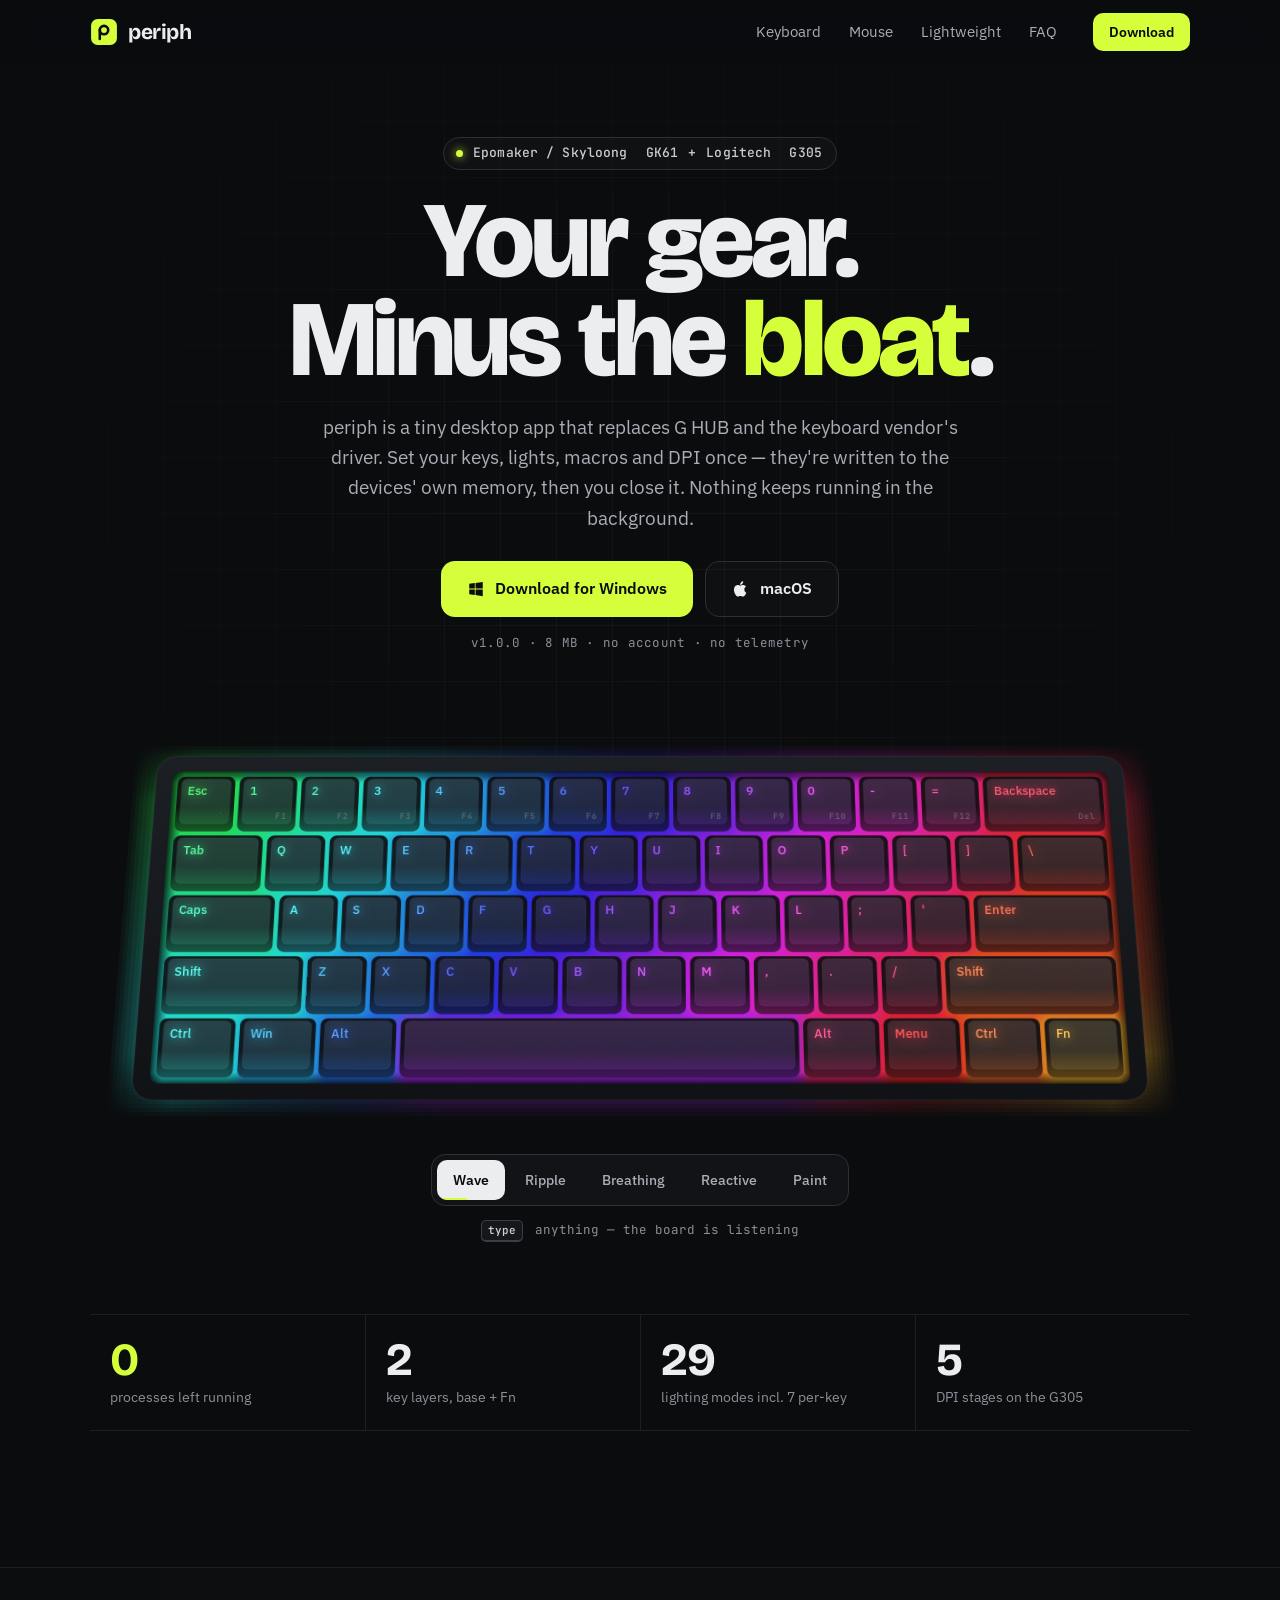
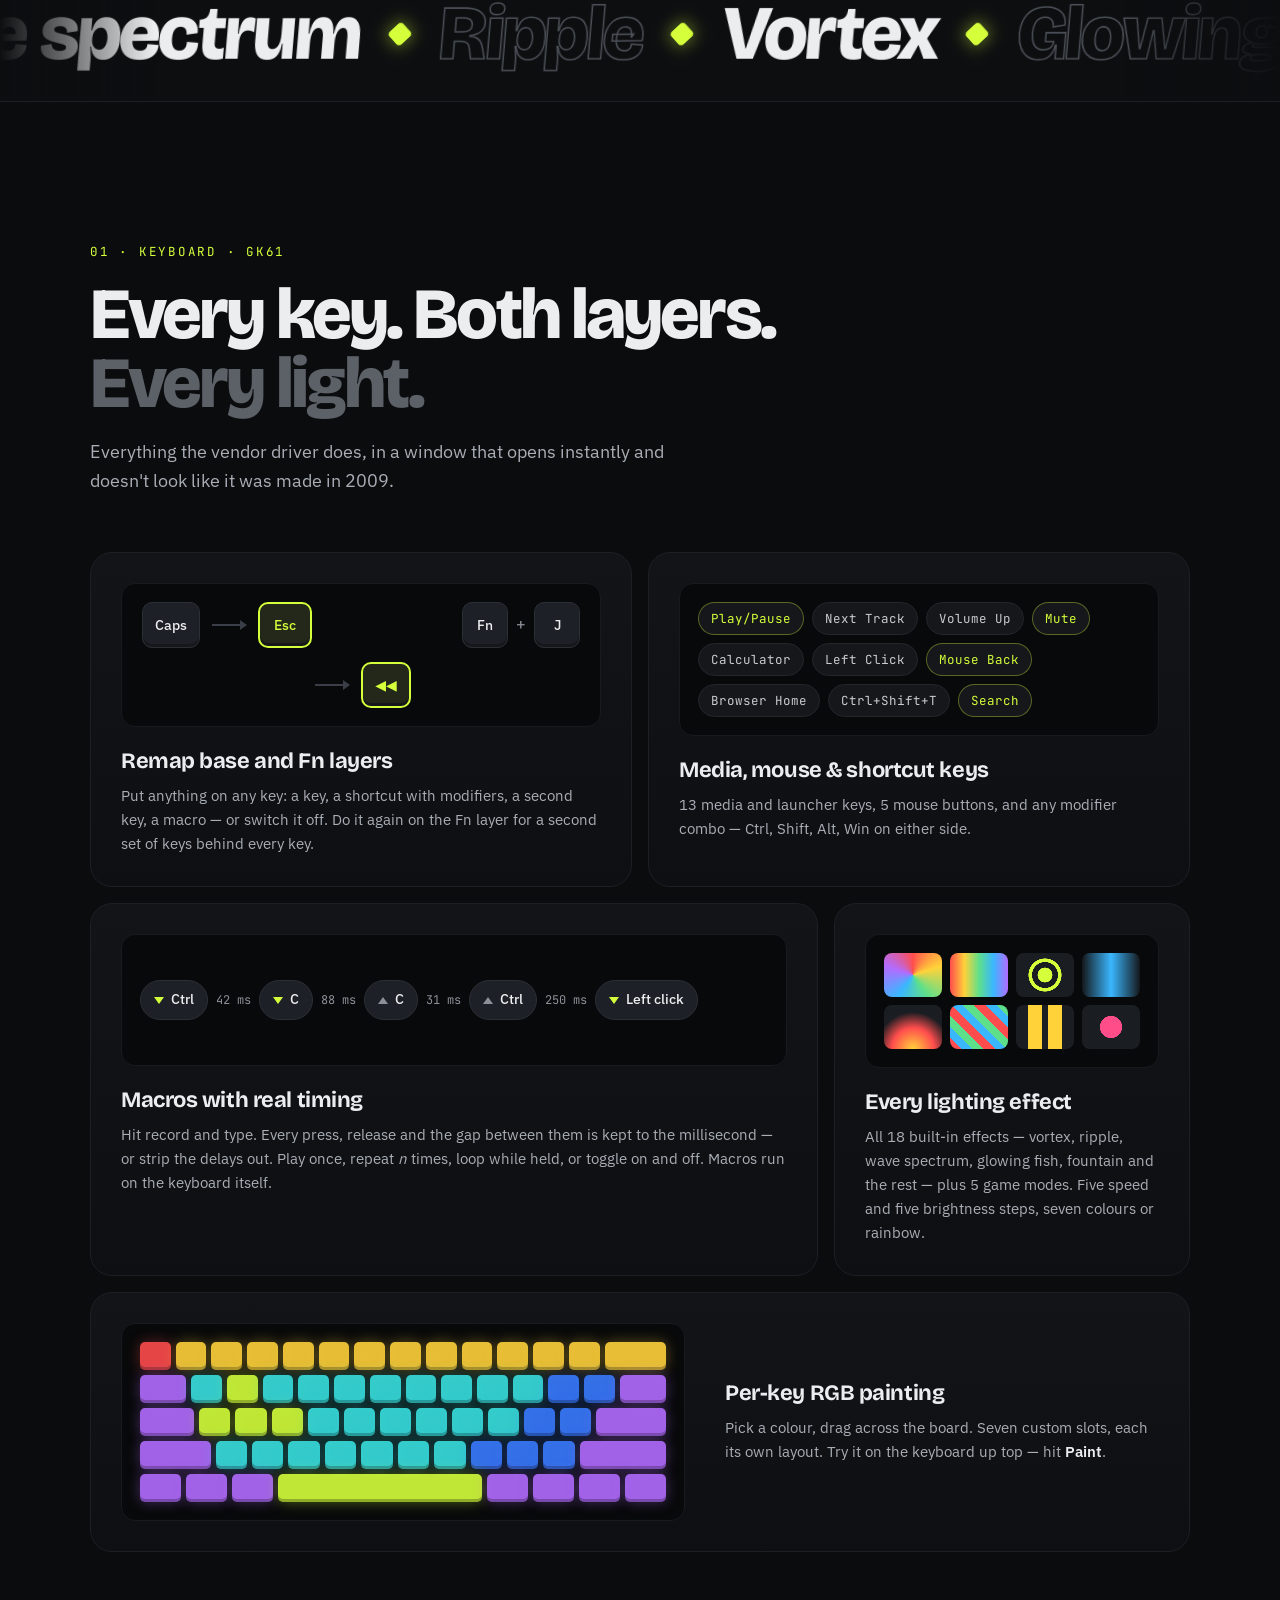
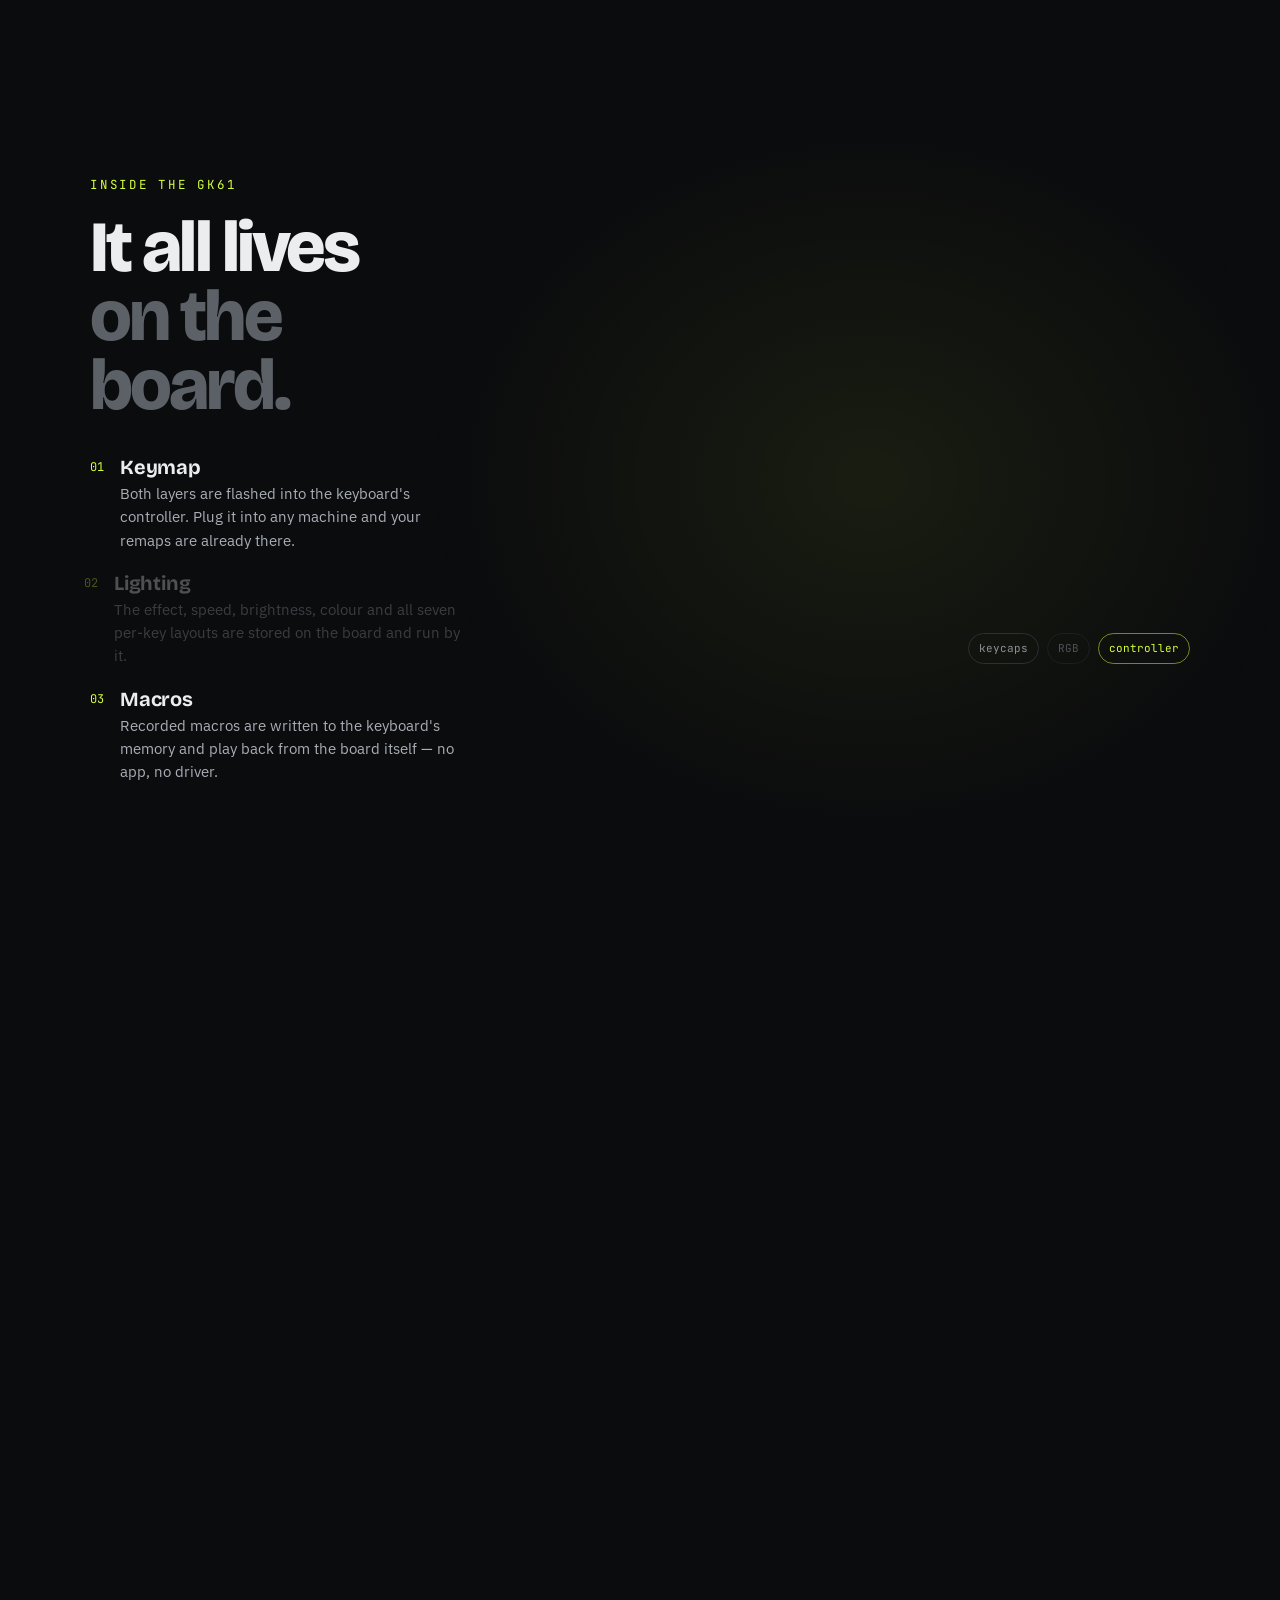
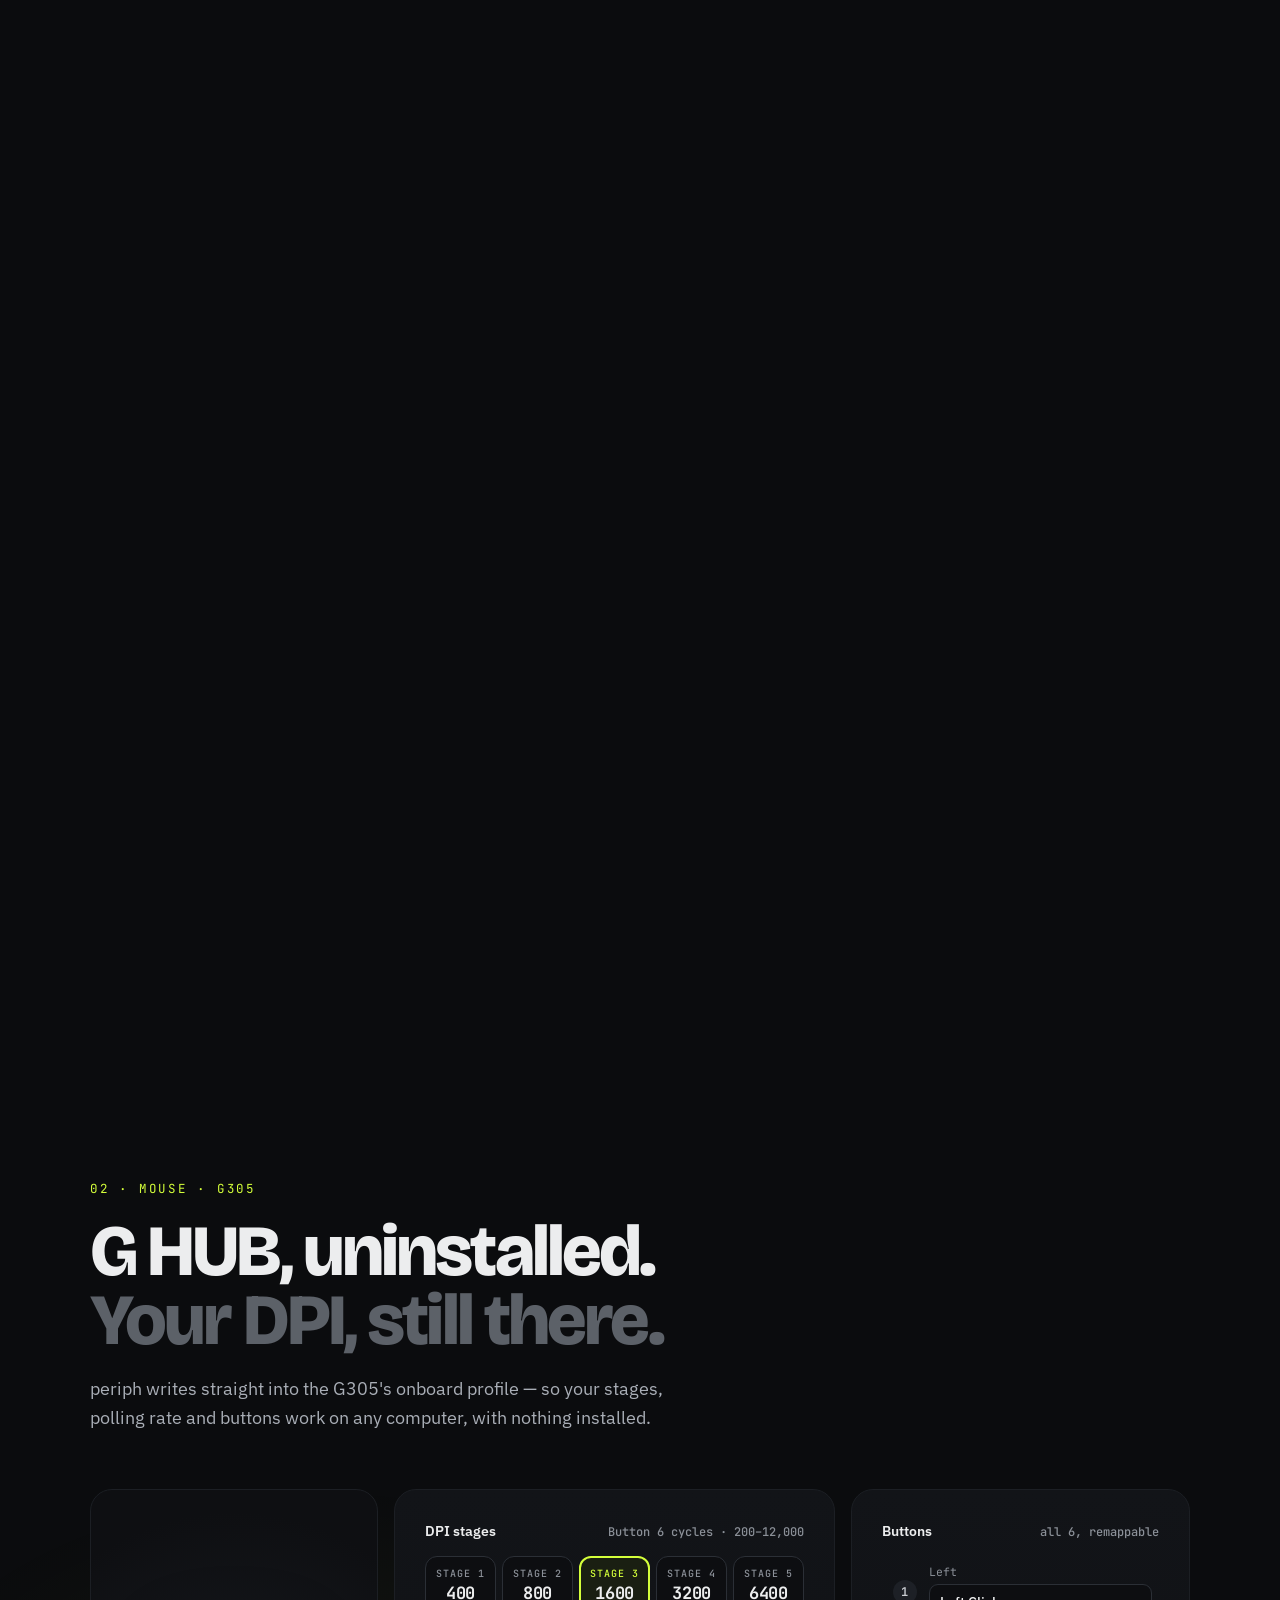
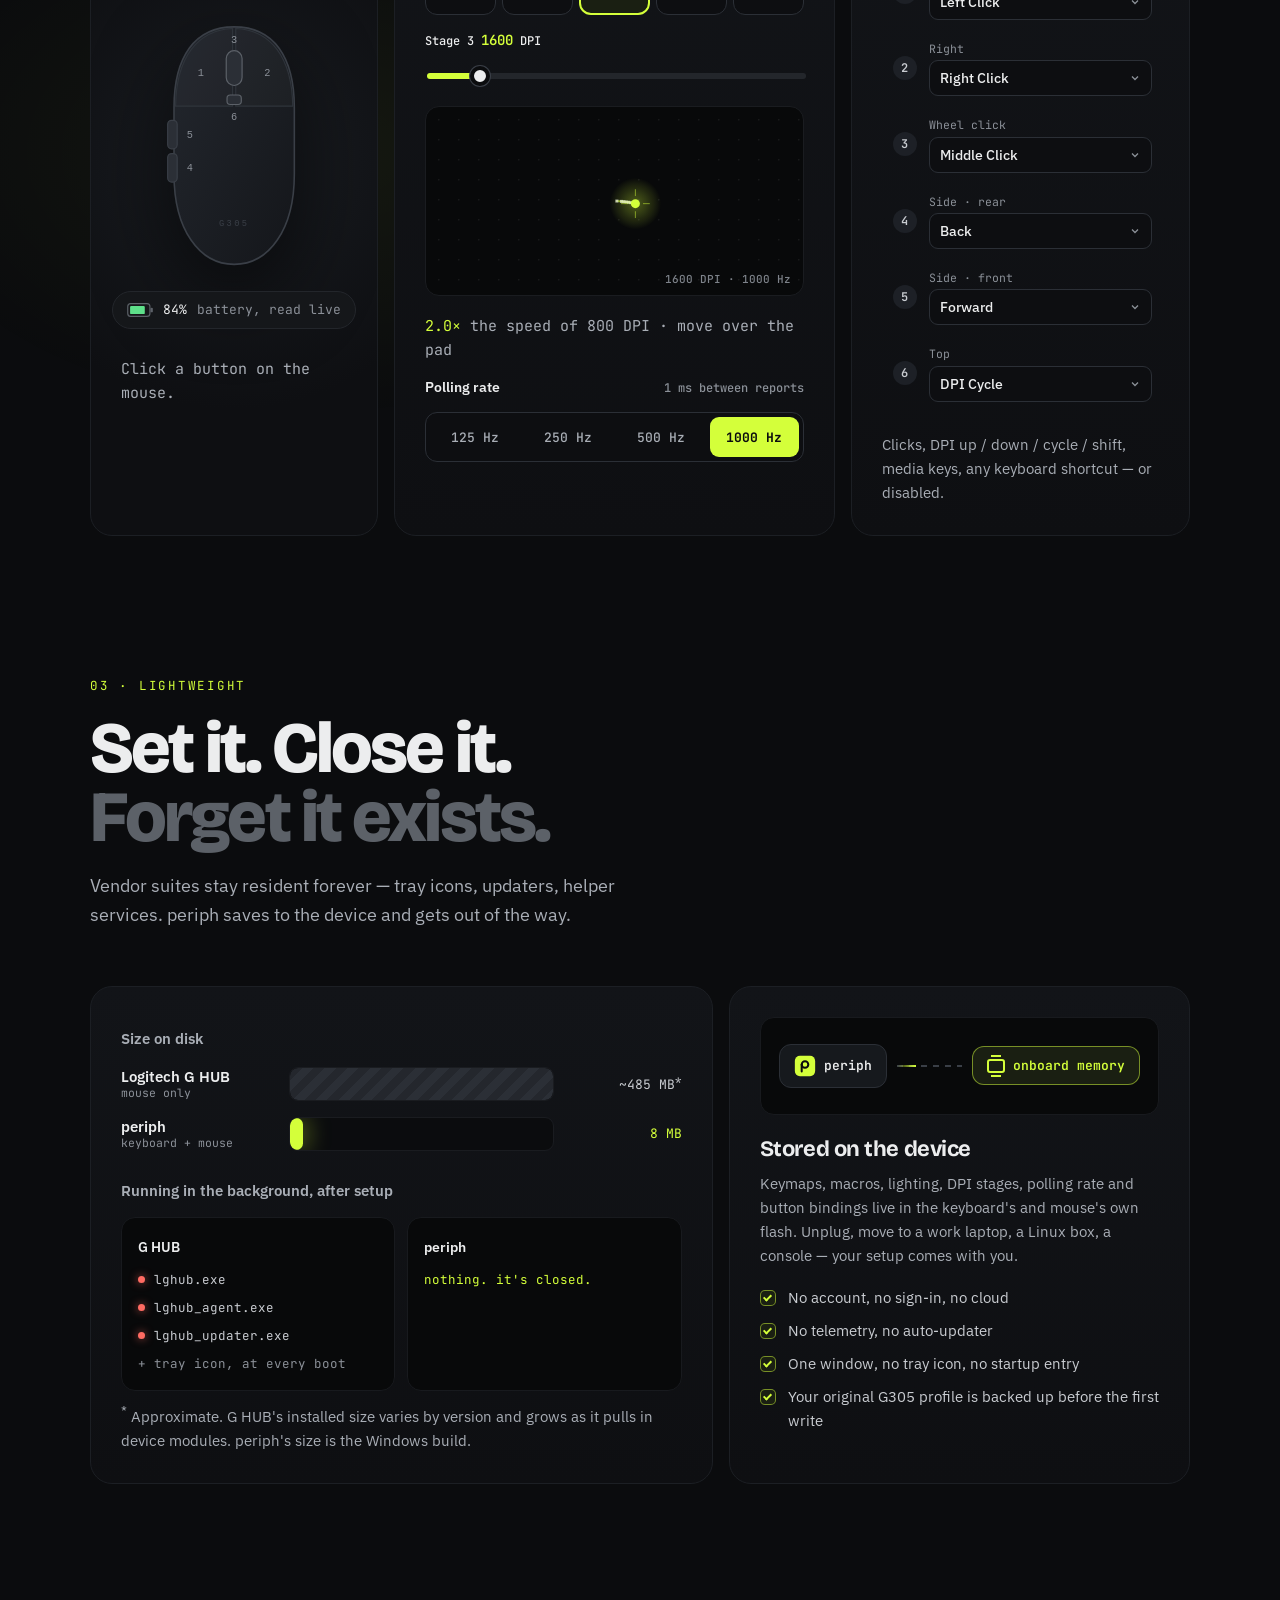
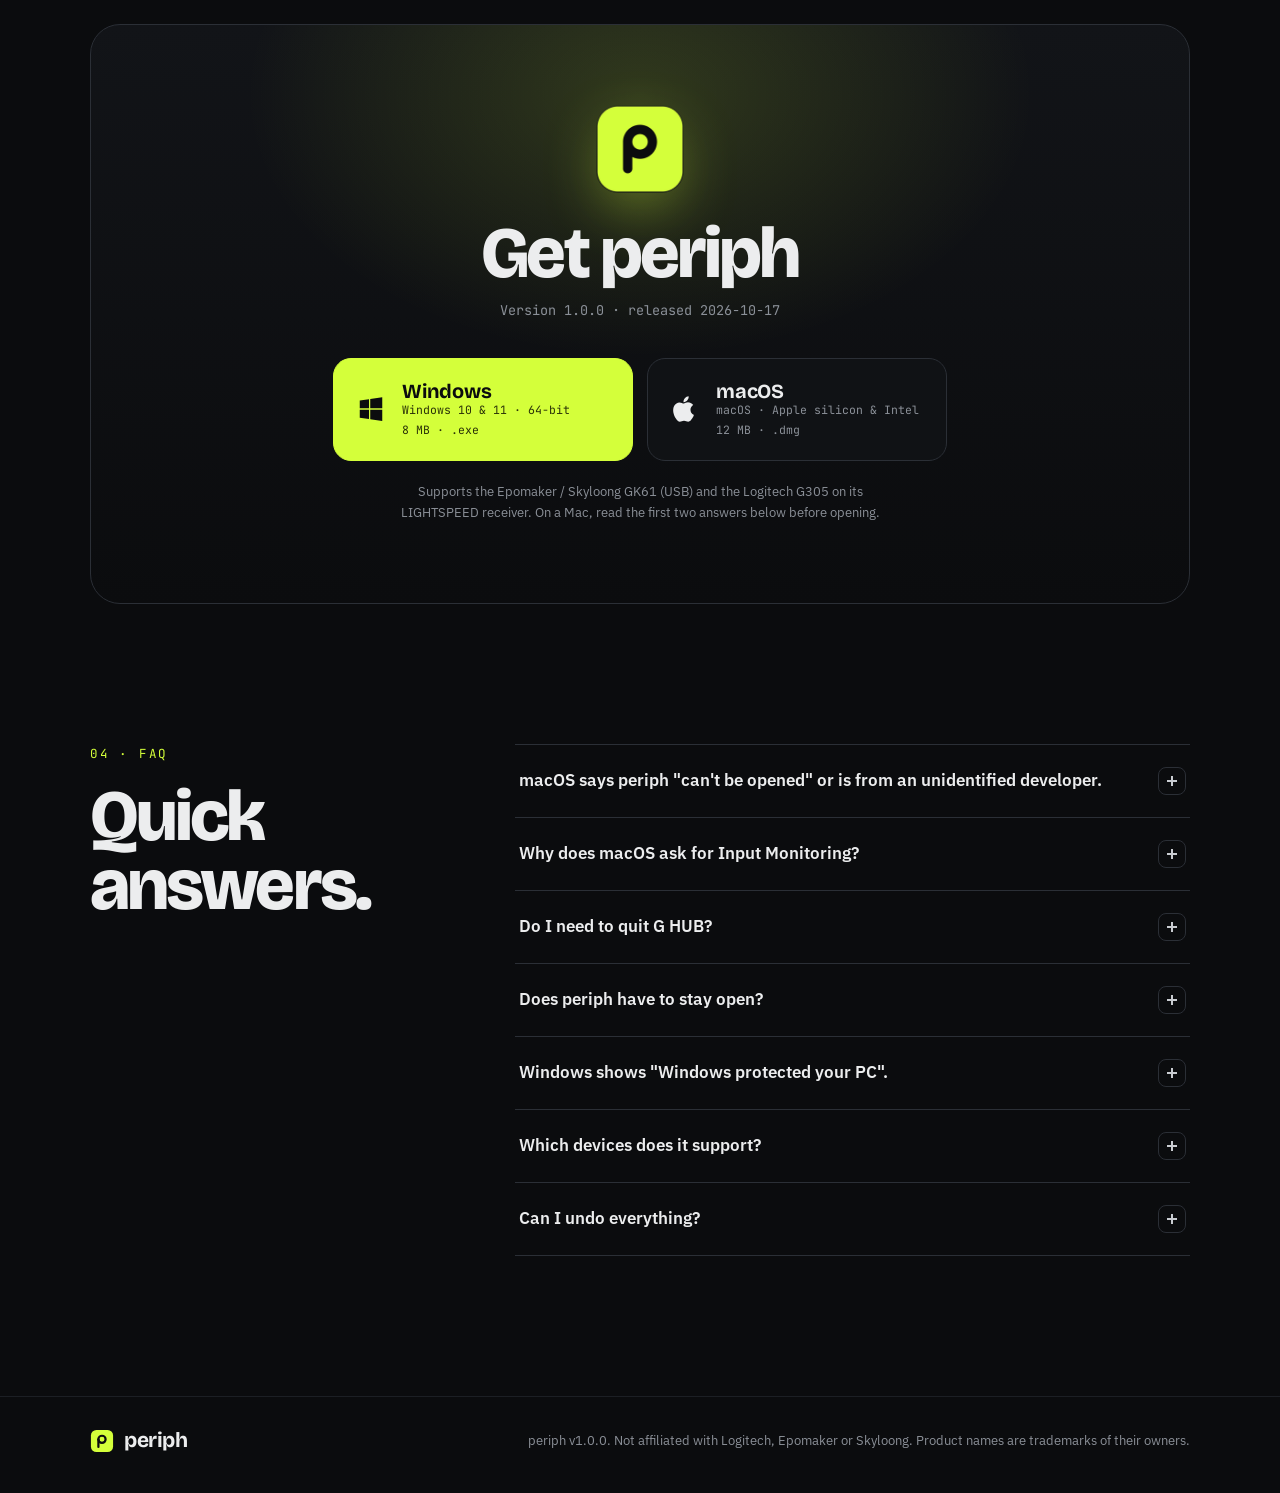
==== commit 0793d687: "Serve downloads from GitHub Releases for download counts; optional download-click counter Co-Authore" ====
--- a/index.html
+++ b/index.html
@@ -59,11 +59,11 @@
     <h1 id="hero-title" class="display split">Your gear.<br>Minus the <em>bloat</em>.</h1>
     <p class="lead">periph is a tiny desktop app that replaces G&nbsp;HUB and the keyboard vendor's driver. Set your keys, lights, macros and DPI once — they're written to the devices' own memory, then you close it. Nothing keeps running in the background.</p>
     <div class="cta">
-      <a class="btn btn-lime btn-lg dl-primary" href="downloads/periph-setup-latest.exe" download data-os="windows">
+      <a class="btn btn-lime btn-lg dl-primary" href="https://github.com/hiuih/periph-site/releases/download/v1.0.0/periph-setup-1.0.0.exe" download data-os="windows">
         <svg class="os-ico" width="18" height="18" viewBox="0 0 24 24" aria-hidden="true"><path fill="currentColor" d="M3 5.1l7.4-1v7.2H3V5.1zm8.4-1.2L21 2.5v8.8h-9.6V3.9zM3 12.6h7.4v7.3L3 18.9v-6.3zm8.4 0H21v8.9l-9.6-1.4v-7.5z"/></svg>
         <span class="dl-label">Download for Windows</span>
       </a>
-      <a class="btn btn-ghost btn-lg dl-secondary" href="downloads/periph-latest.dmg" download data-os="mac">
+      <a class="btn btn-ghost btn-lg dl-secondary" href="https://github.com/hiuih/periph-site/releases/download/v1.0.0/periph-1.0.0.dmg" download data-os="mac">
         <svg class="os-ico" width="18" height="18" viewBox="0 0 24 24" aria-hidden="true"><path fill="currentColor" d="M16.4 12.6c0-2.6 2.1-3.8 2.2-3.9-1.2-1.8-3.1-2-3.7-2-1.6-.2-3.1.9-3.9.9-.8 0-2-.9-3.4-.9-1.7 0-3.3 1-4.2 2.6-1.8 3.1-.5 7.7 1.3 10.2.9 1.2 1.9 2.6 3.2 2.6 1.3-.1 1.8-.8 3.3-.8s2 .8 3.4.8c1.4 0 2.3-1.3 3.1-2.5 1-1.4 1.4-2.8 1.4-2.9-.1 0-2.7-1-2.7-4.1zM13.9 5c.7-.9 1.2-2 1-3.2-1 0-2.3.7-3 1.6-.7.8-1.2 2-1.1 3.1 1.2.1 2.3-.6 3.1-1.5z"/></svg>
         <span class="dl-label">macOS</span>
       </a>
@@ -332,15 +332,15 @@
       <h2 id="dl-title" class="h2 split">Get periph</h2>
       <p class="sec-lead">Version <span data-rel="version">1.0.0</span> · released <span data-rel="date">2026-10-17</span></p>
       <div class="dl-btns">
-        <a class="dl-card" href="downloads/periph-setup-latest.exe" download data-rel="winhref">
+        <a class="dl-card" href="https://github.com/hiuih/periph-site/releases/download/v1.0.0/periph-setup-1.0.0.exe" download data-rel="winhref">
           <svg width="30" height="30" viewBox="0 0 24 24" aria-hidden="true"><path fill="currentColor" d="M3 5.1l7.4-1v7.2H3V5.1zm8.4-1.2L21 2.5v8.8h-9.6V3.9zM3 12.6h7.4v7.3L3 18.9v-6.3zm8.4 0H21v8.9l-9.6-1.4v-7.5z"/></svg>
           <span class="dl-t"><b>Windows</b><span class="mono" data-rel="winnote">Windows 10 &amp; 11 · 64-bit</span></span>
           <span class="dl-s mono"><span data-rel="winsize">8 MB</span> · .exe</span>
         </a>
-        <a class="dl-card" href="downloads/periph-latest.dmg" download data-rel="machref">
+        <a class="dl-card" href="https://github.com/hiuih/periph-site/releases/download/v1.0.0/periph-1.0.0.dmg" download data-rel="machref">
           <svg width="30" height="30" viewBox="0 0 24 24" aria-hidden="true"><path fill="currentColor" d="M16.4 12.6c0-2.6 2.1-3.8 2.2-3.9-1.2-1.8-3.1-2-3.7-2-1.6-.2-3.1.9-3.9.9-.8 0-2-.9-3.4-.9-1.7 0-3.3 1-4.2 2.6-1.8 3.1-.5 7.7 1.3 10.2.9 1.2 1.9 2.6 3.2 2.6 1.3-.1 1.8-.8 3.3-.8s2 .8 3.4.8c1.4 0 2.3-1.3 3.1-2.5 1-1.4 1.4-2.8 1.4-2.9-.1 0-2.7-1-2.7-4.1zM13.9 5c.7-.9 1.2-2 1-3.2-1 0-2.3.7-3 1.6-.7.8-1.2 2-1.1 3.1 1.2.1 2.3-.6 3.1-1.5z"/></svg>
           <span class="dl-t"><b>macOS</b><span class="mono" data-rel="macnote">macOS · Apple silicon &amp; Intel</span></span>
-          <span class="dl-s mono"><span data-rel="macsize">~30 MB</span> · .dmg</span>
+          <span class="dl-s mono"><span data-rel="macsize">12 MB</span> · .dmg</span>
         </a>
       </div>
       <p class="small dim">Supports the Epomaker / Skyloong GK61 (USB) and the Logitech G305 on its LIGHTSPEED receiver. On a Mac, read the first two answers below before opening.</p>
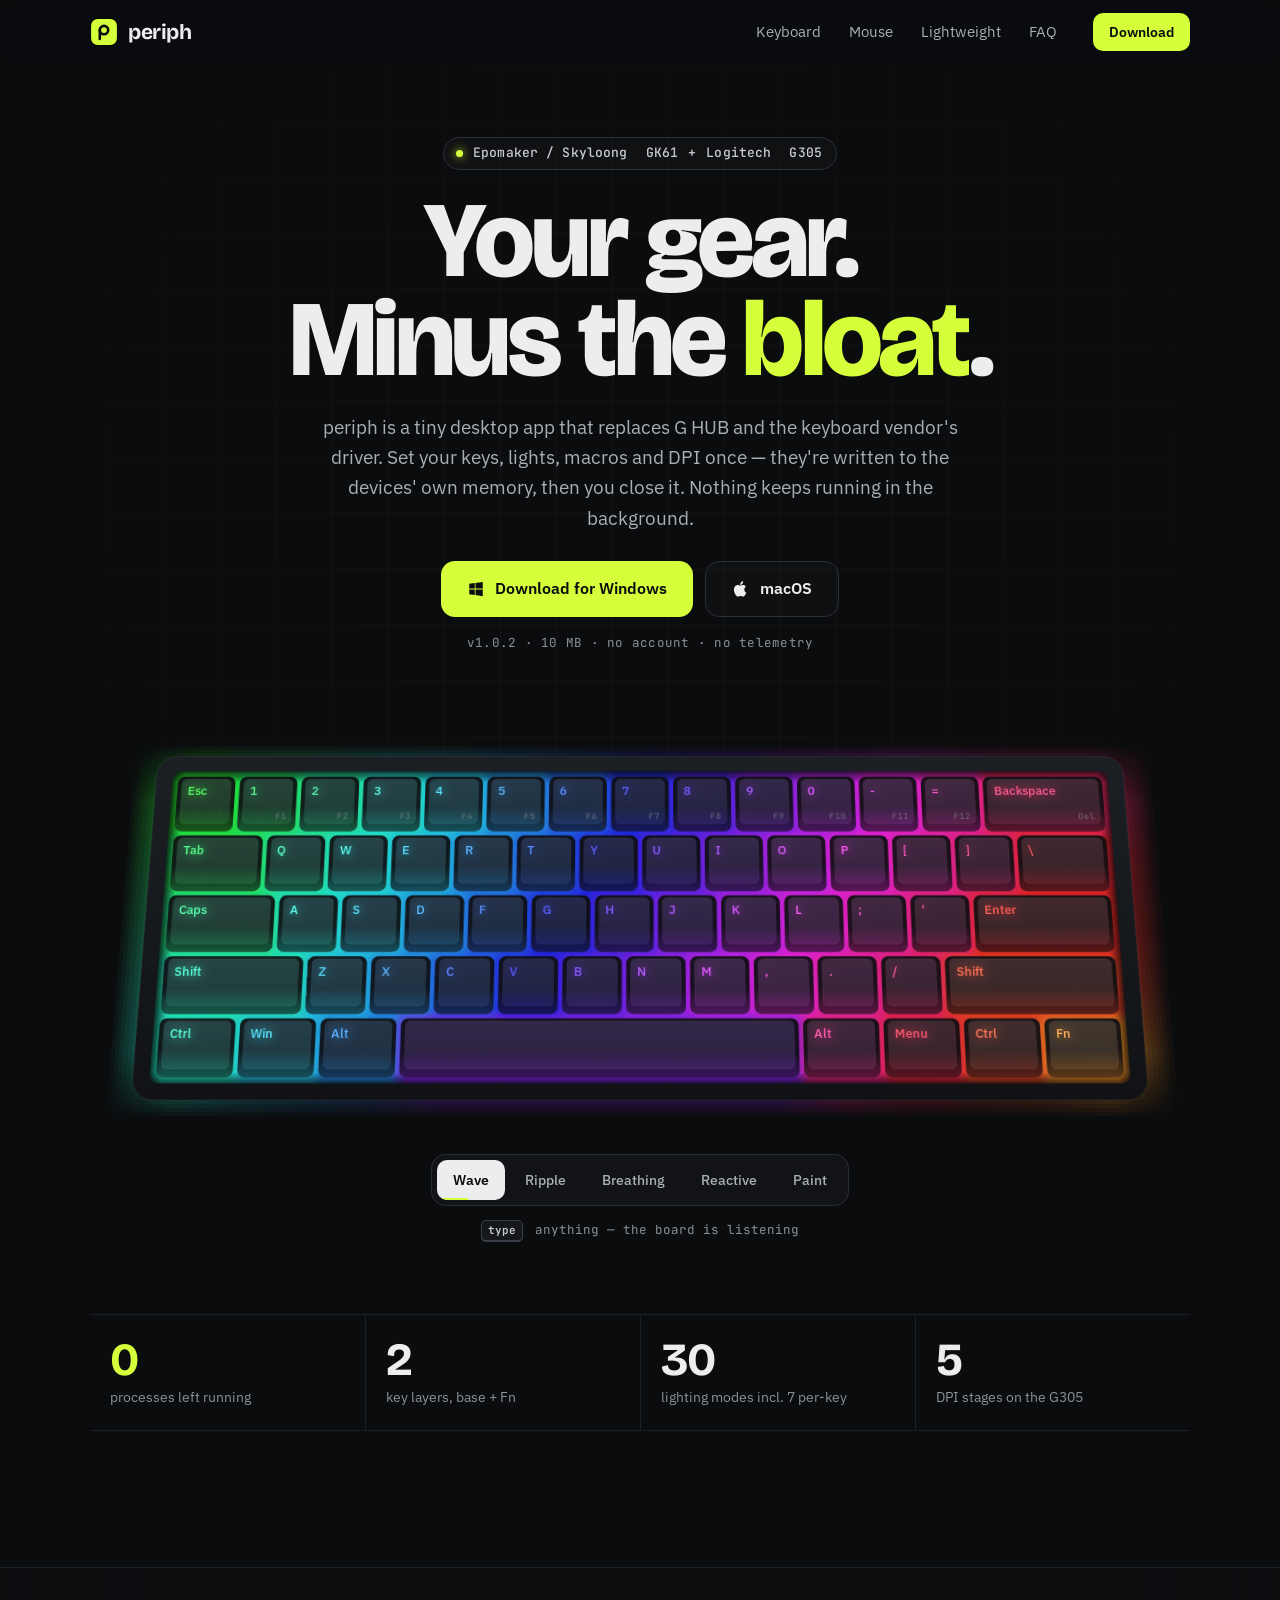
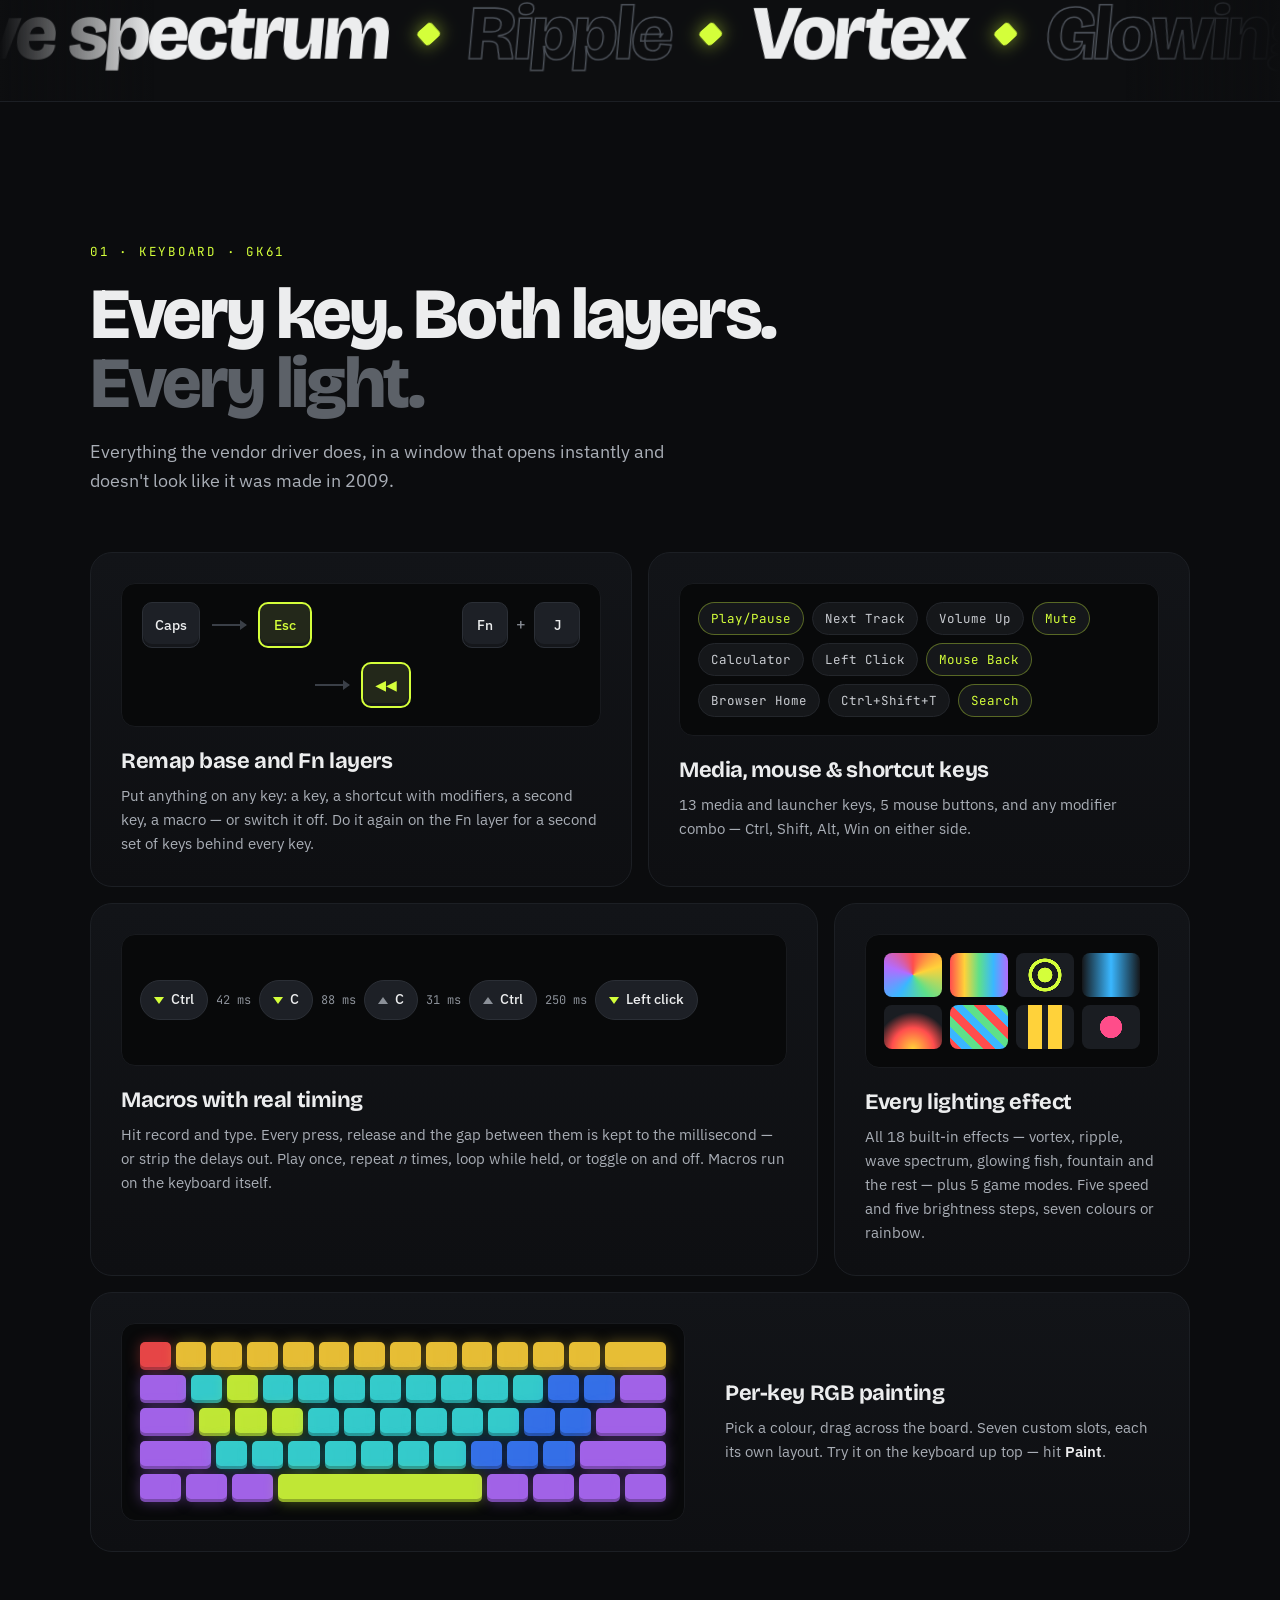
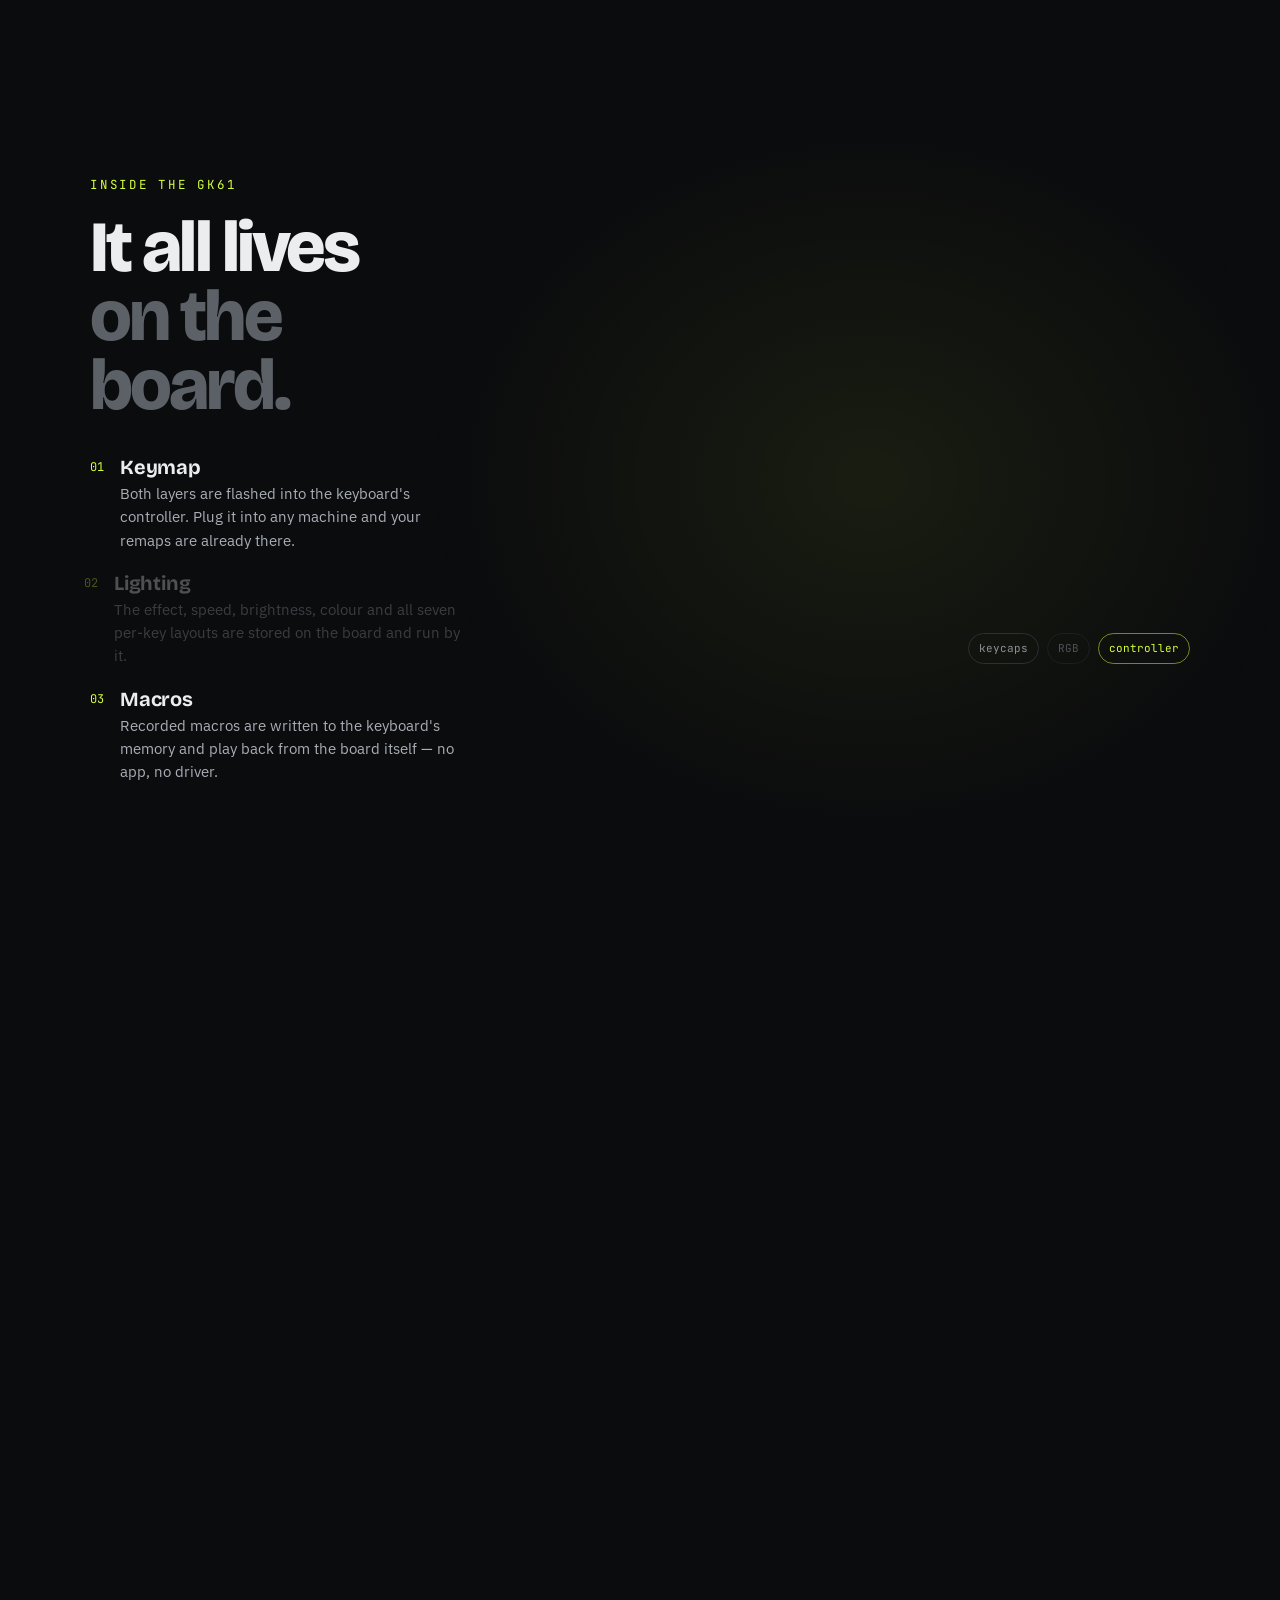
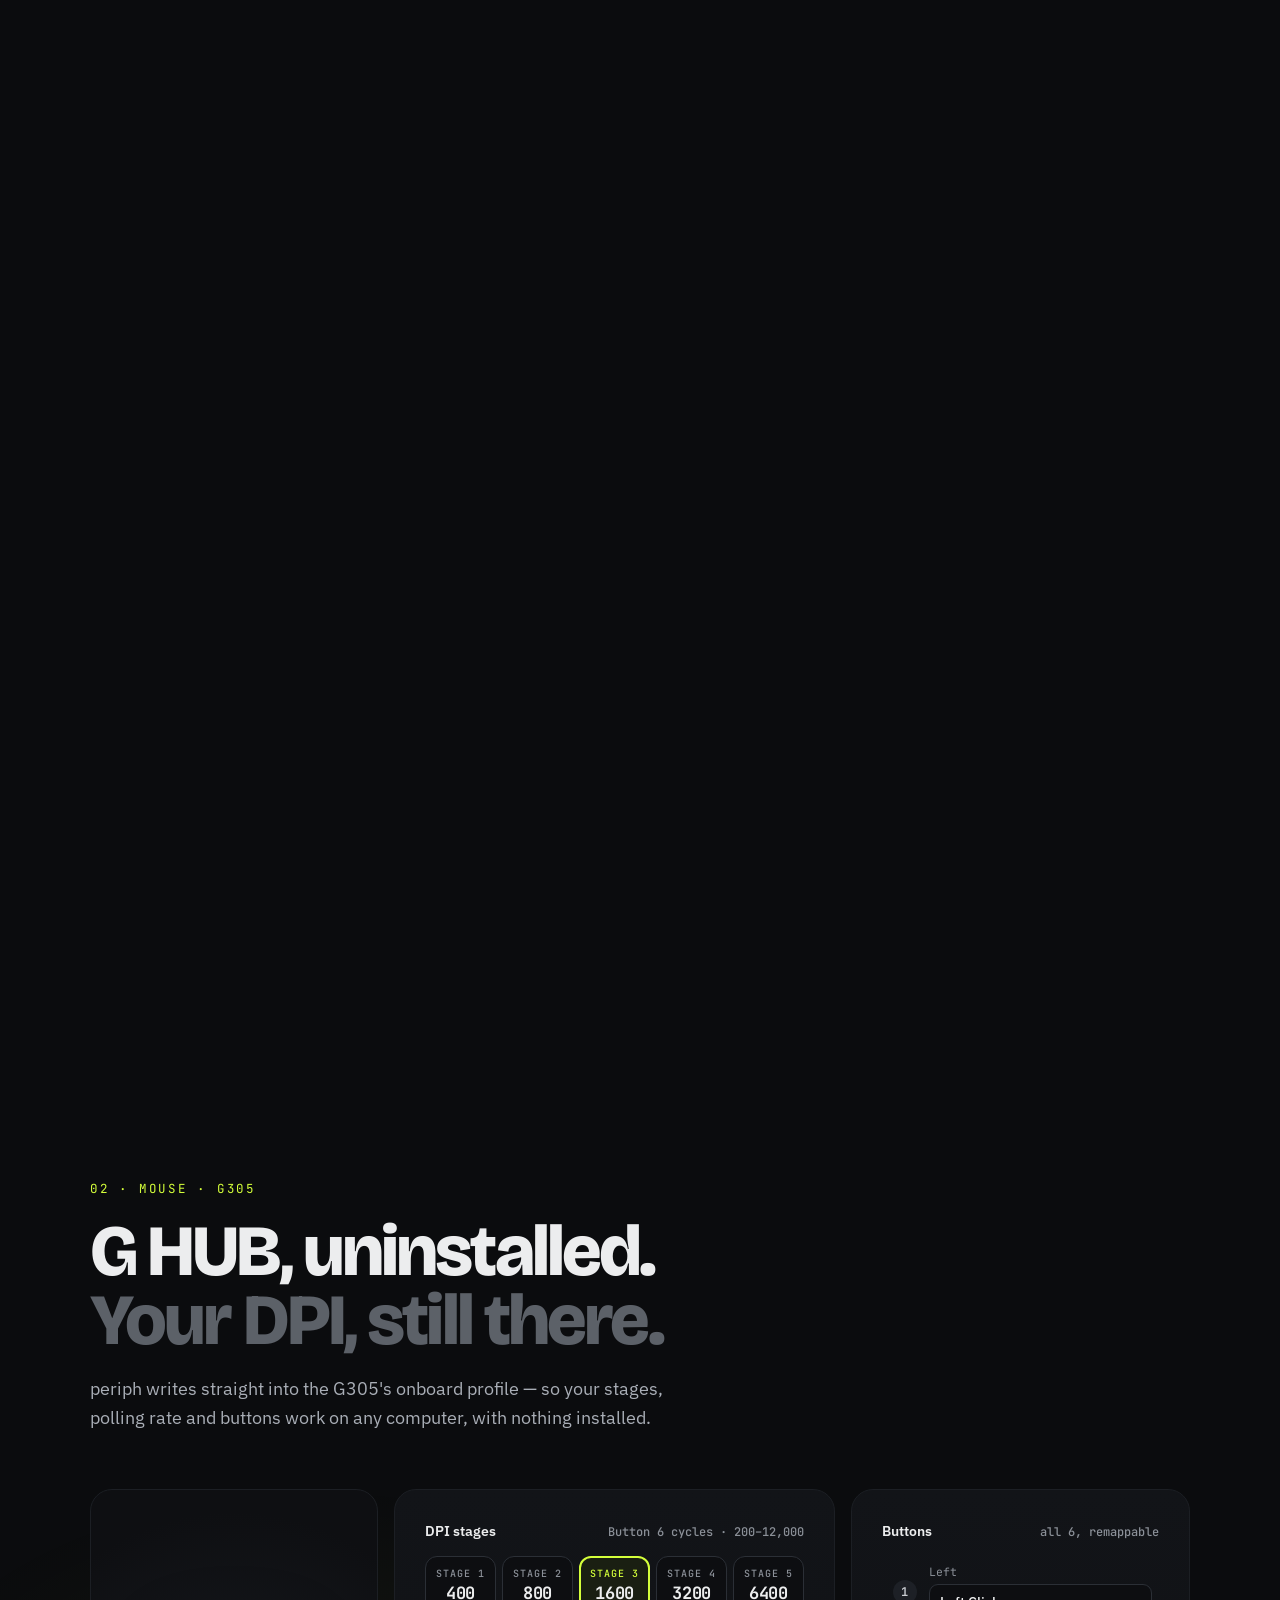
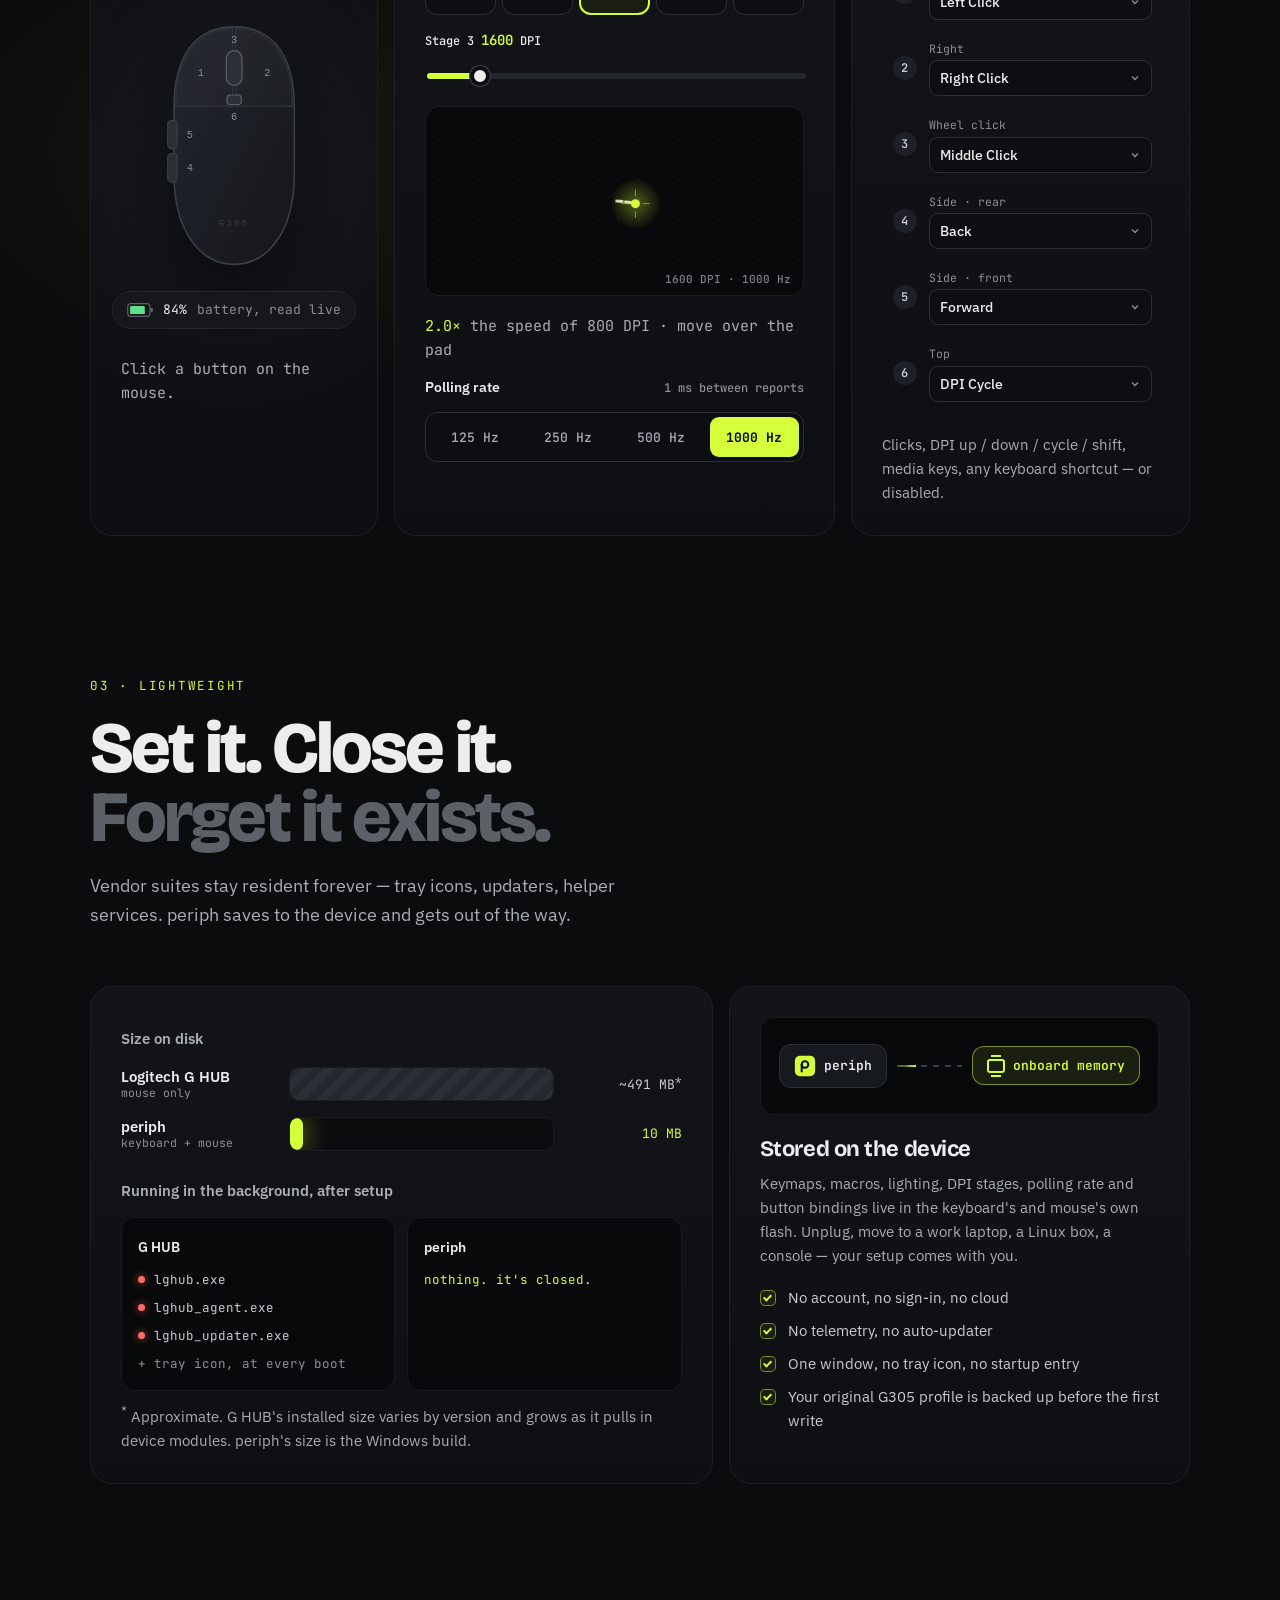
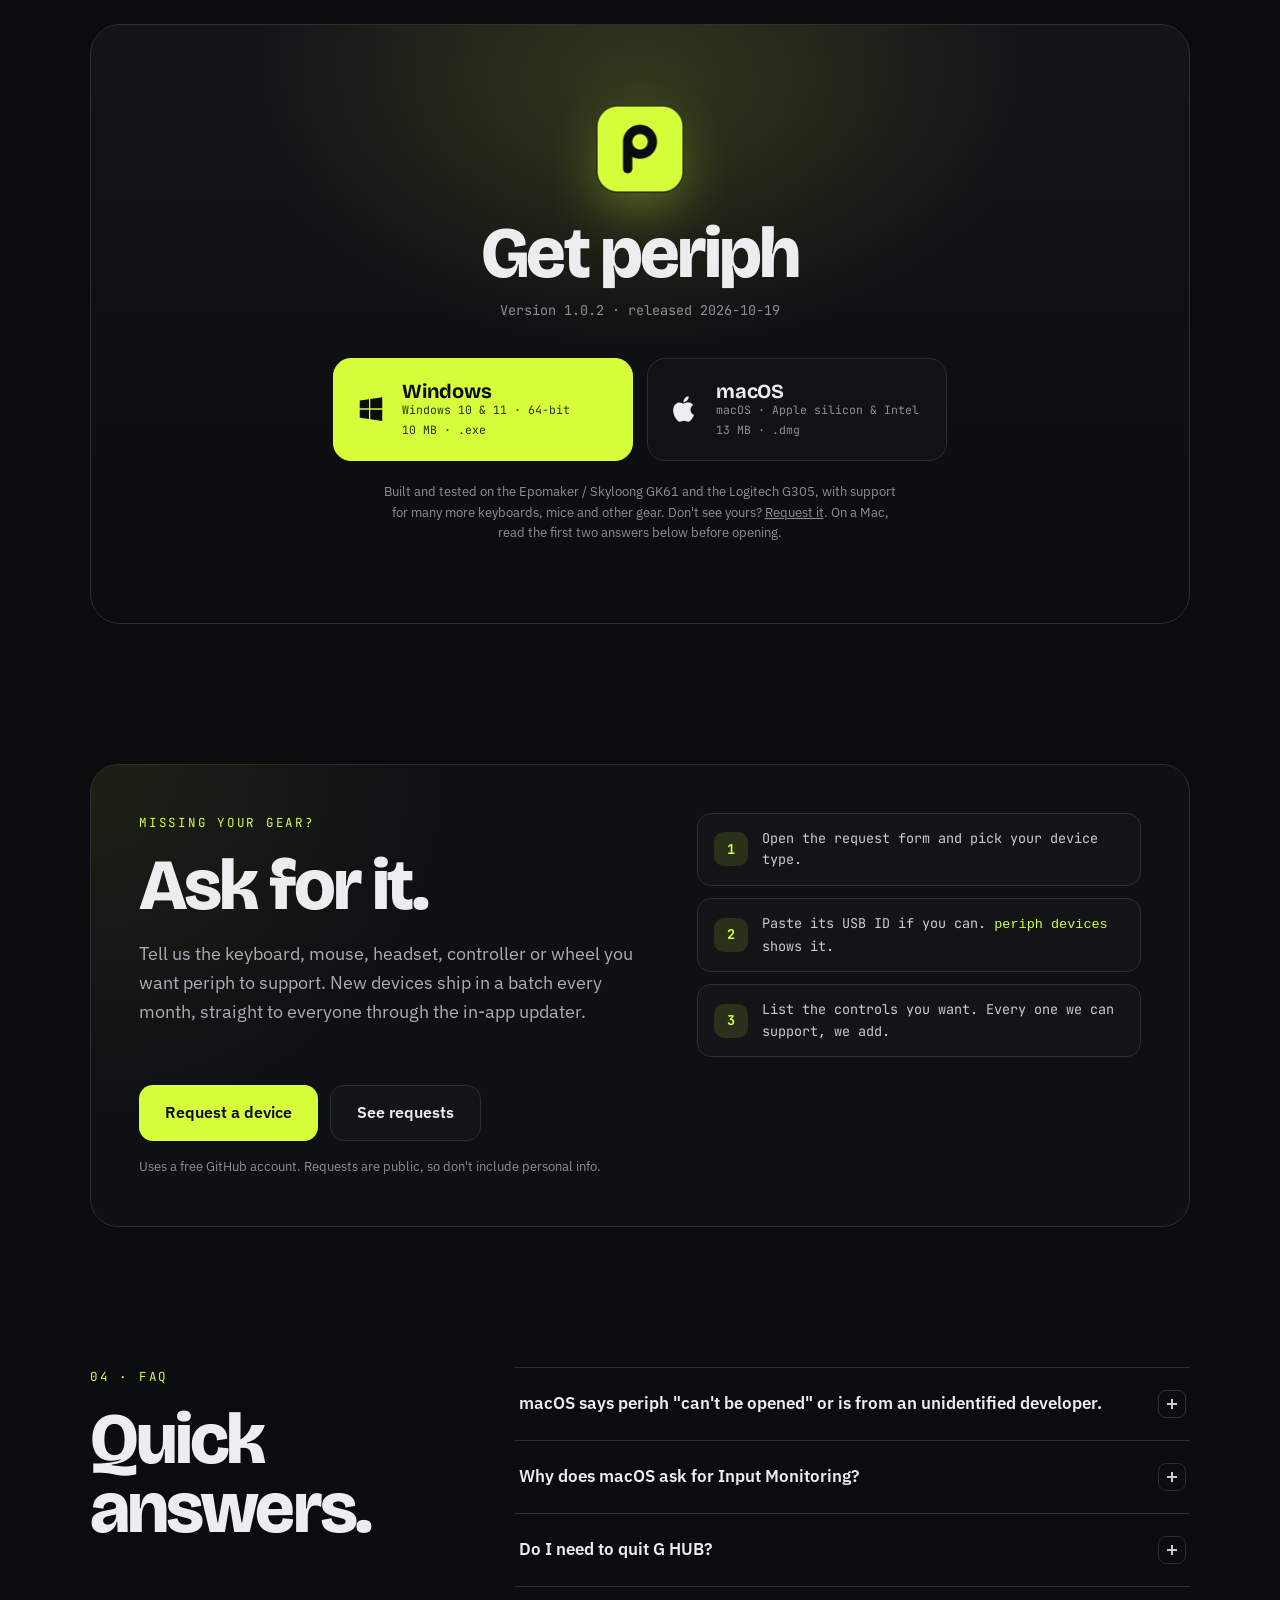
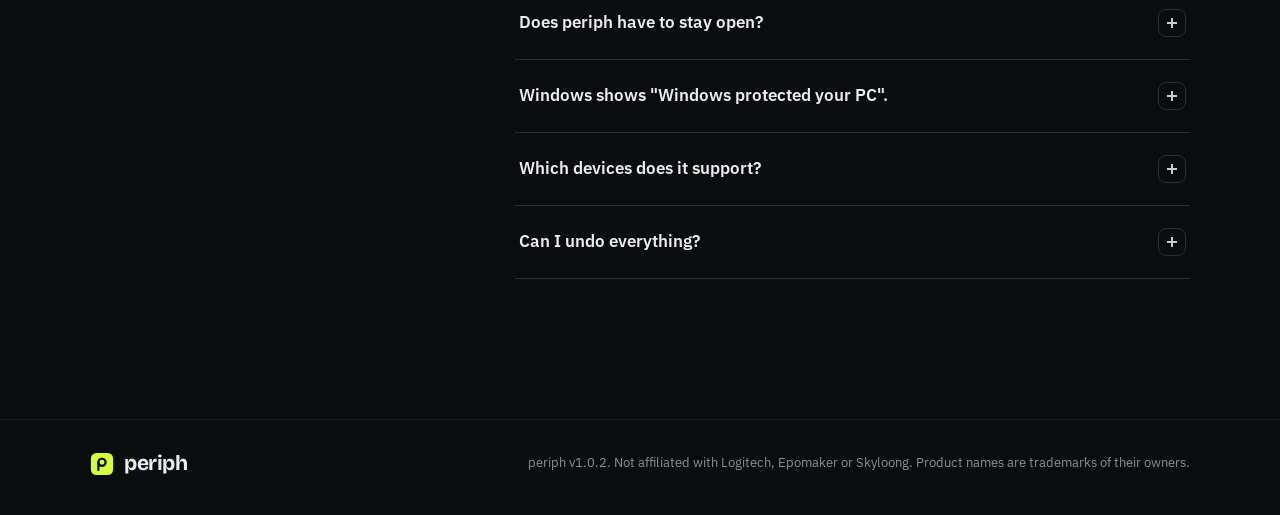
==== commit 9ca3b6e9: "Add device request form (issue template) and a Request section on the site Co-Authored-By: Claude Op" ====
--- a/index.html
+++ b/index.html
@@ -343,7 +343,30 @@
           <span class="dl-s mono"><span data-rel="macsize">12 MB</span> · .dmg</span>
         </a>
       </div>
-      <p class="small dim">Supports the Epomaker / Skyloong GK61 (USB) and the Logitech G305 on its LIGHTSPEED receiver. On a Mac, read the first two answers below before opening.</p>
+      <p class="small dim">Built and tested on the Epomaker / Skyloong GK61 and the Logitech G305, with support for many more keyboards, mice and other gear. Don't see yours? <a href="#request">Request it</a>. On a Mac, read the first two answers below before opening.</p>
+    </div>
+  </div>
+</section>
+
+<!-- ============================================================ REQUEST -->
+<section class="sec" id="request" aria-labelledby="req-title">
+  <div class="wrap">
+    <div class="req reveal">
+      <div class="req-copy">
+        <p class="kicker mono">Missing your gear?</p>
+        <h2 id="req-title" class="h2 split">Ask for it.</h2>
+        <p class="sec-lead">Tell us the keyboard, mouse, headset, controller or wheel you want periph to support. New devices ship in a batch every month, straight to everyone through the in-app updater.</p>
+      </div>
+      <ol class="req-steps mono">
+        <li><b>1</b><span>Open the request form and pick your device type.</span></li>
+        <li><b>2</b><span>Paste its USB ID if you can. <code>periph devices</code> shows it.</span></li>
+        <li><b>3</b><span>List the controls you want. Every one we can support, we add.</span></li>
+      </ol>
+      <div class="req-cta">
+        <a class="btn btn-lime btn-lg" href="https://github.com/hiuih/periph-site/issues/new?template=device-request.yml" target="_blank" rel="noopener">Request a device</a>
+        <a class="btn btn-ghost btn-lg" href="https://github.com/hiuih/periph-site/issues?q=label%3Adevice-request" target="_blank" rel="noopener">See requests</a>
+      </div>
+      <p class="small dim">Uses a free GitHub account. Requests are public, so don't include personal info.</p>
     </div>
   </div>
 </section>
--- a/styles.css
+++ b/styles.css
@@ -239,6 +239,17 @@
 .dl > :not(.dl-glow) { position: relative; }
 .dl-icon { width: 88px; height: 88px; border-radius: 22px; box-shadow: 0 20px 60px -10px rgba(212,255,58,.45); margin-bottom: 26px; }
 .dl .sec-lead { margin-top: 12px; font-family: var(--mono); font-size: 13.5px; color: var(--dim); }
+
+/* request a device */
+.req { position: relative; display: grid; grid-template-columns: 1.15fr 1fr; gap: 28px 48px; align-items: start; padding: clamp(28px, 4vw, 48px); border: 1px solid var(--line2); border-radius: 28px; background: radial-gradient(600px circle at 0% 0%, rgba(212,255,58,.07), transparent 60%), #0e1013; overflow: hidden; }
+.req-copy .sec-lead { max-width: 520px; }
+.req-steps { list-style: none; margin: 0; padding: 0; display: grid; gap: 12px; align-self: center; }
+.req-steps li { display: grid; grid-template-columns: 34px 1fr; gap: 14px; align-items: center; padding: 14px 16px; border: 1px solid var(--line2); border-radius: 14px; background: rgba(255,255,255,.015); font-size: 13.5px; color: var(--fg2); }
+.req-steps b { display: grid; place-items: center; width: 34px; height: 34px; border-radius: 10px; background: rgba(212,255,58,.12); color: var(--lime); font-weight: 700; }
+.req-steps code { color: var(--lime); }
+.req-cta { grid-column: 1 / -1; display: flex; flex-wrap: wrap; gap: 12px; }
+.req > .small { grid-column: 1 / -1; margin: -12px 0 0; }
+@media (max-width: 860px) { .req { grid-template-columns: 1fr; } .req-cta .btn { flex: 1 1 200px; } }
 .dl-btns { margin: 36px 0 22px; display: grid; grid-template-columns: repeat(2, minmax(0, 300px)); gap: 14px; width: 100%; justify-content: center; }
 .dl-card { display: grid; grid-template-columns: auto 1fr; grid-template-rows: auto auto; gap: 4px 16px; align-items: center; padding: 20px 22px; border-radius: 18px; text-align: left; text-decoration: none; border: 1px solid var(--line2); background: #101215; transition: transform .15s, border-color .15s, background .15s, box-shadow .2s; }
 .dl-card svg { grid-row: span 2; }
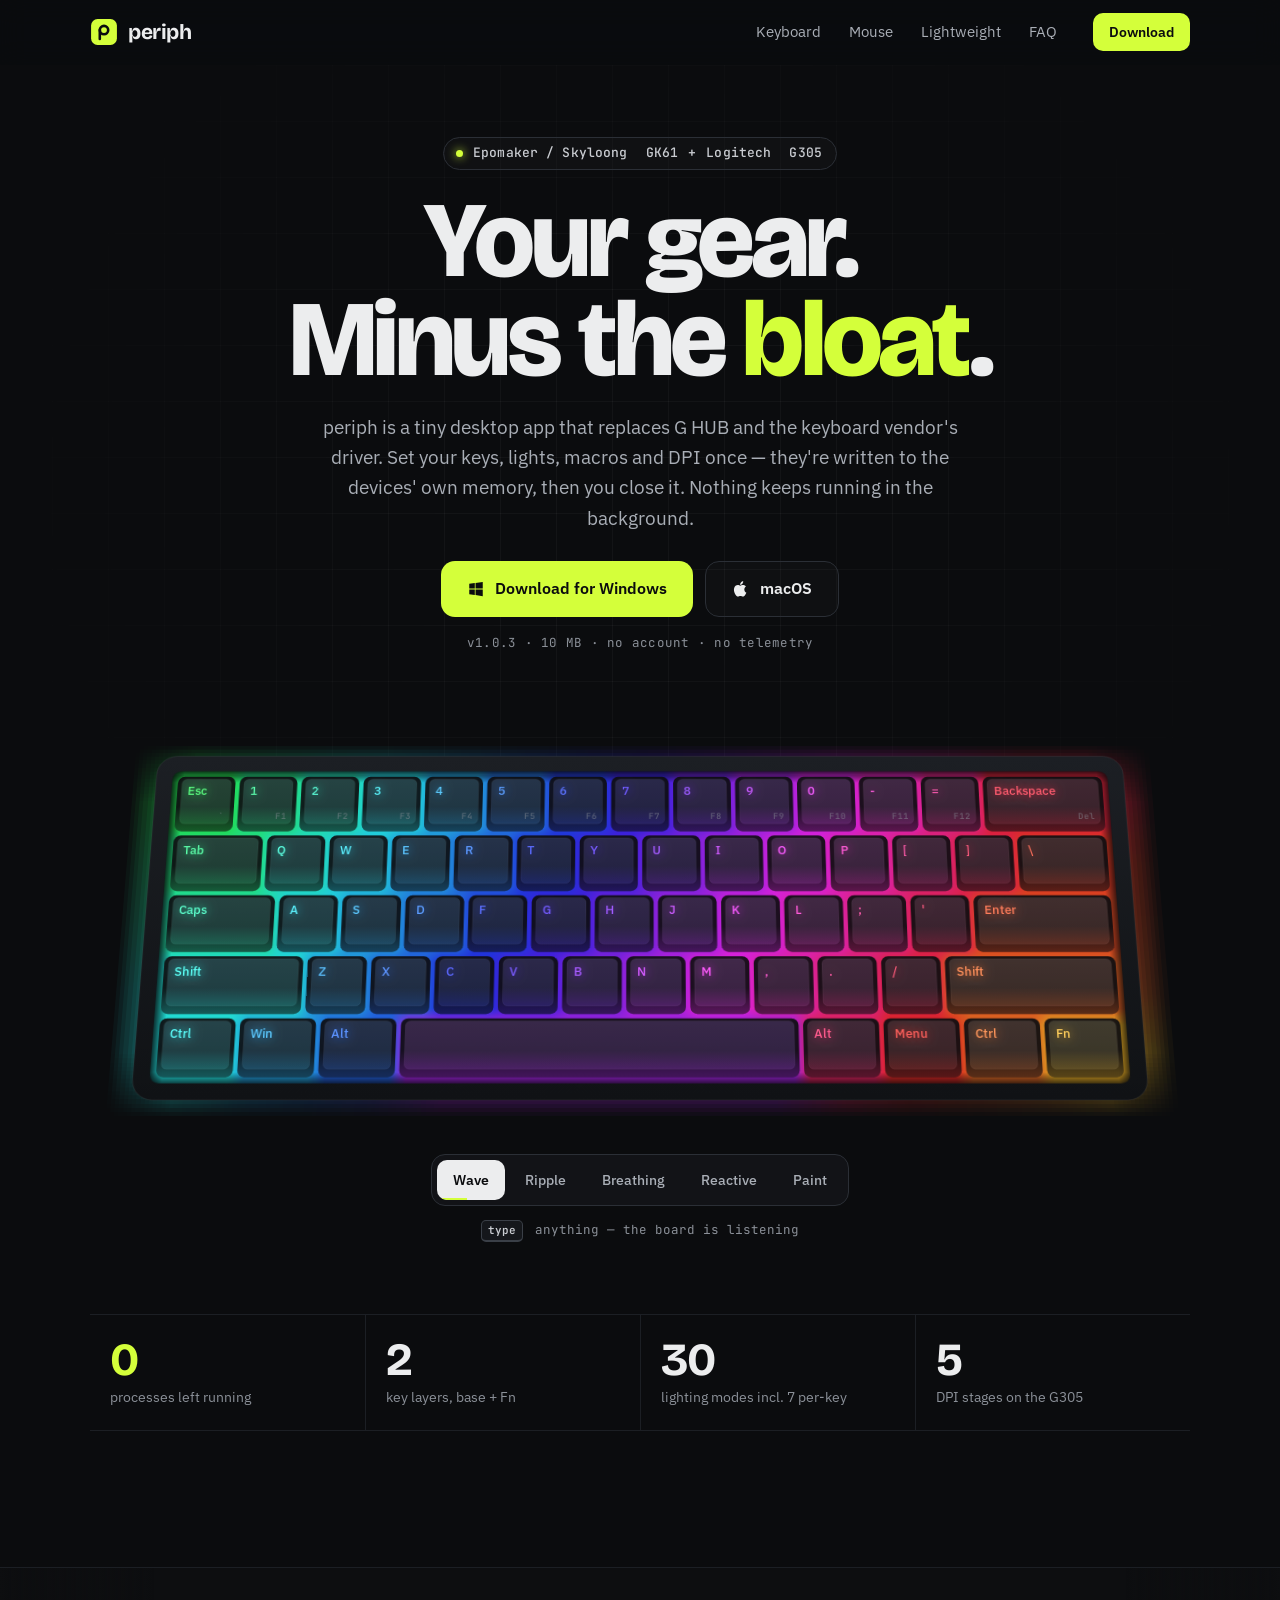
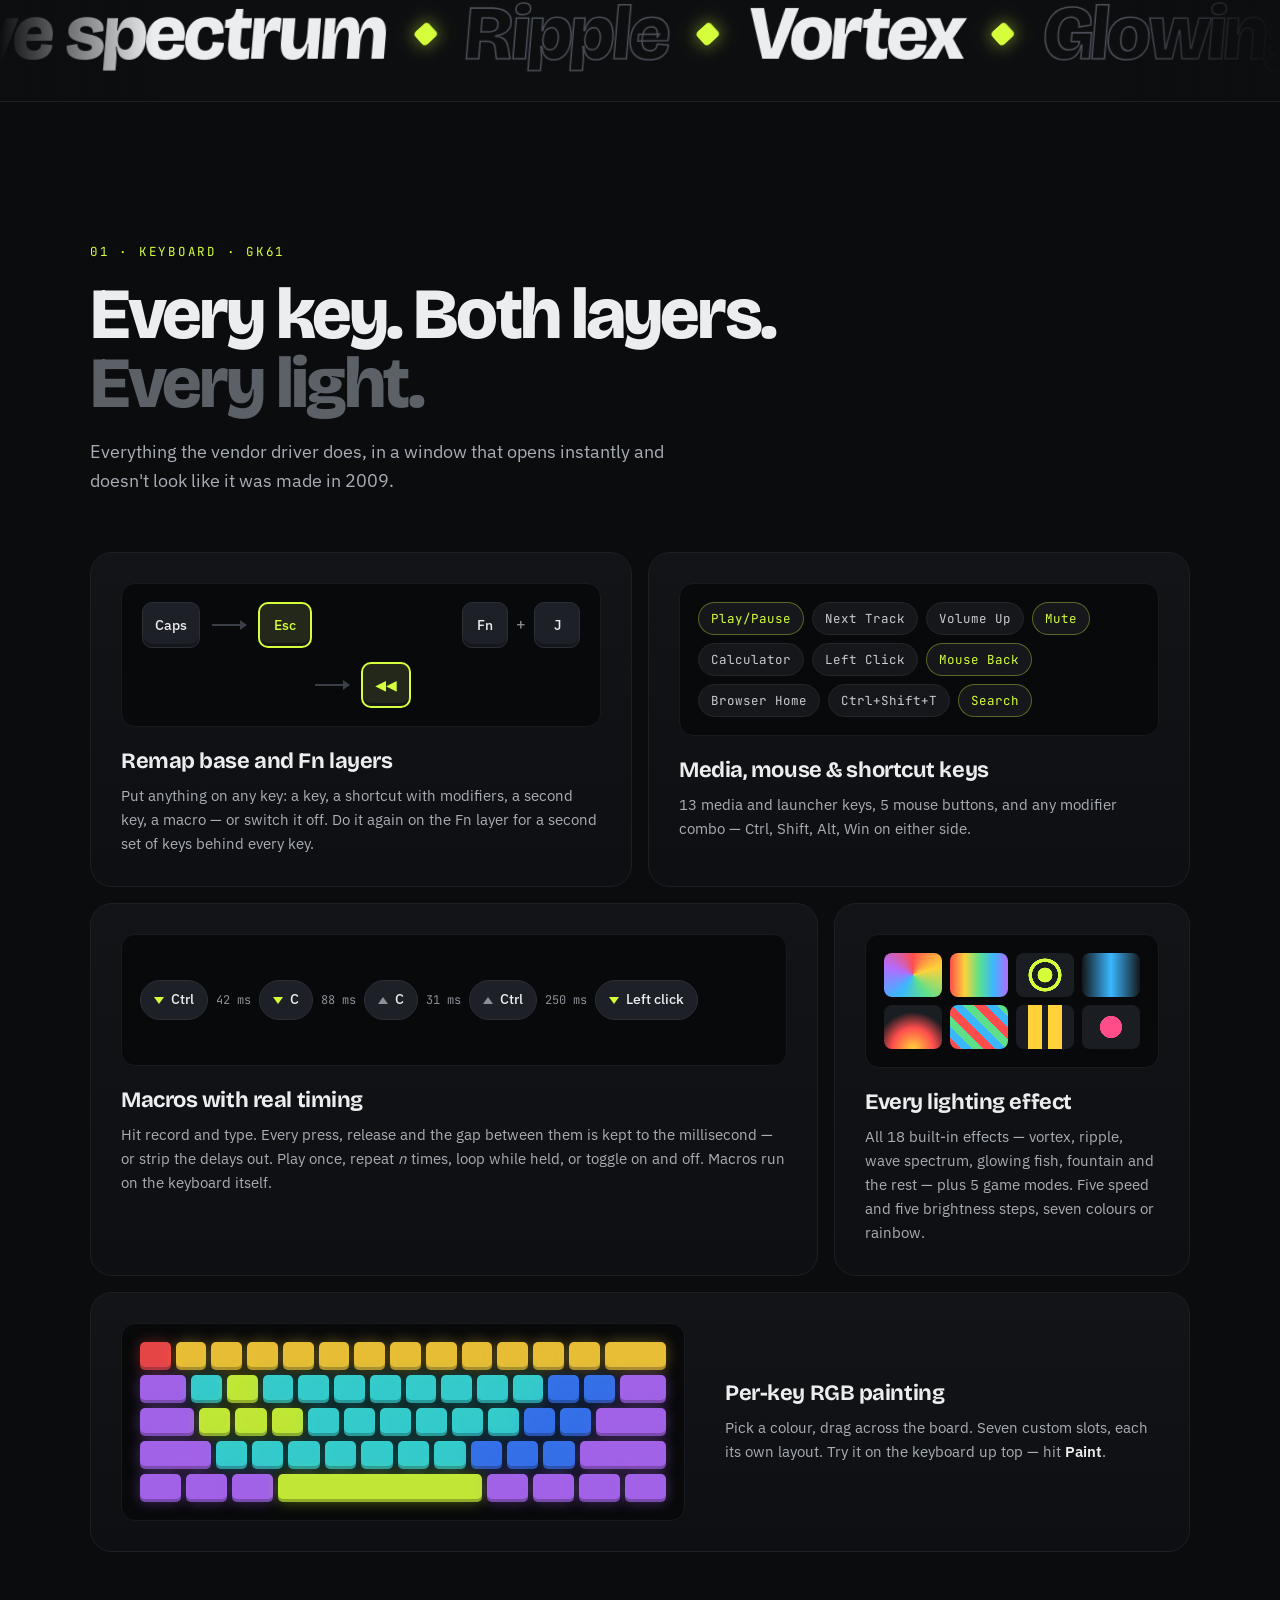
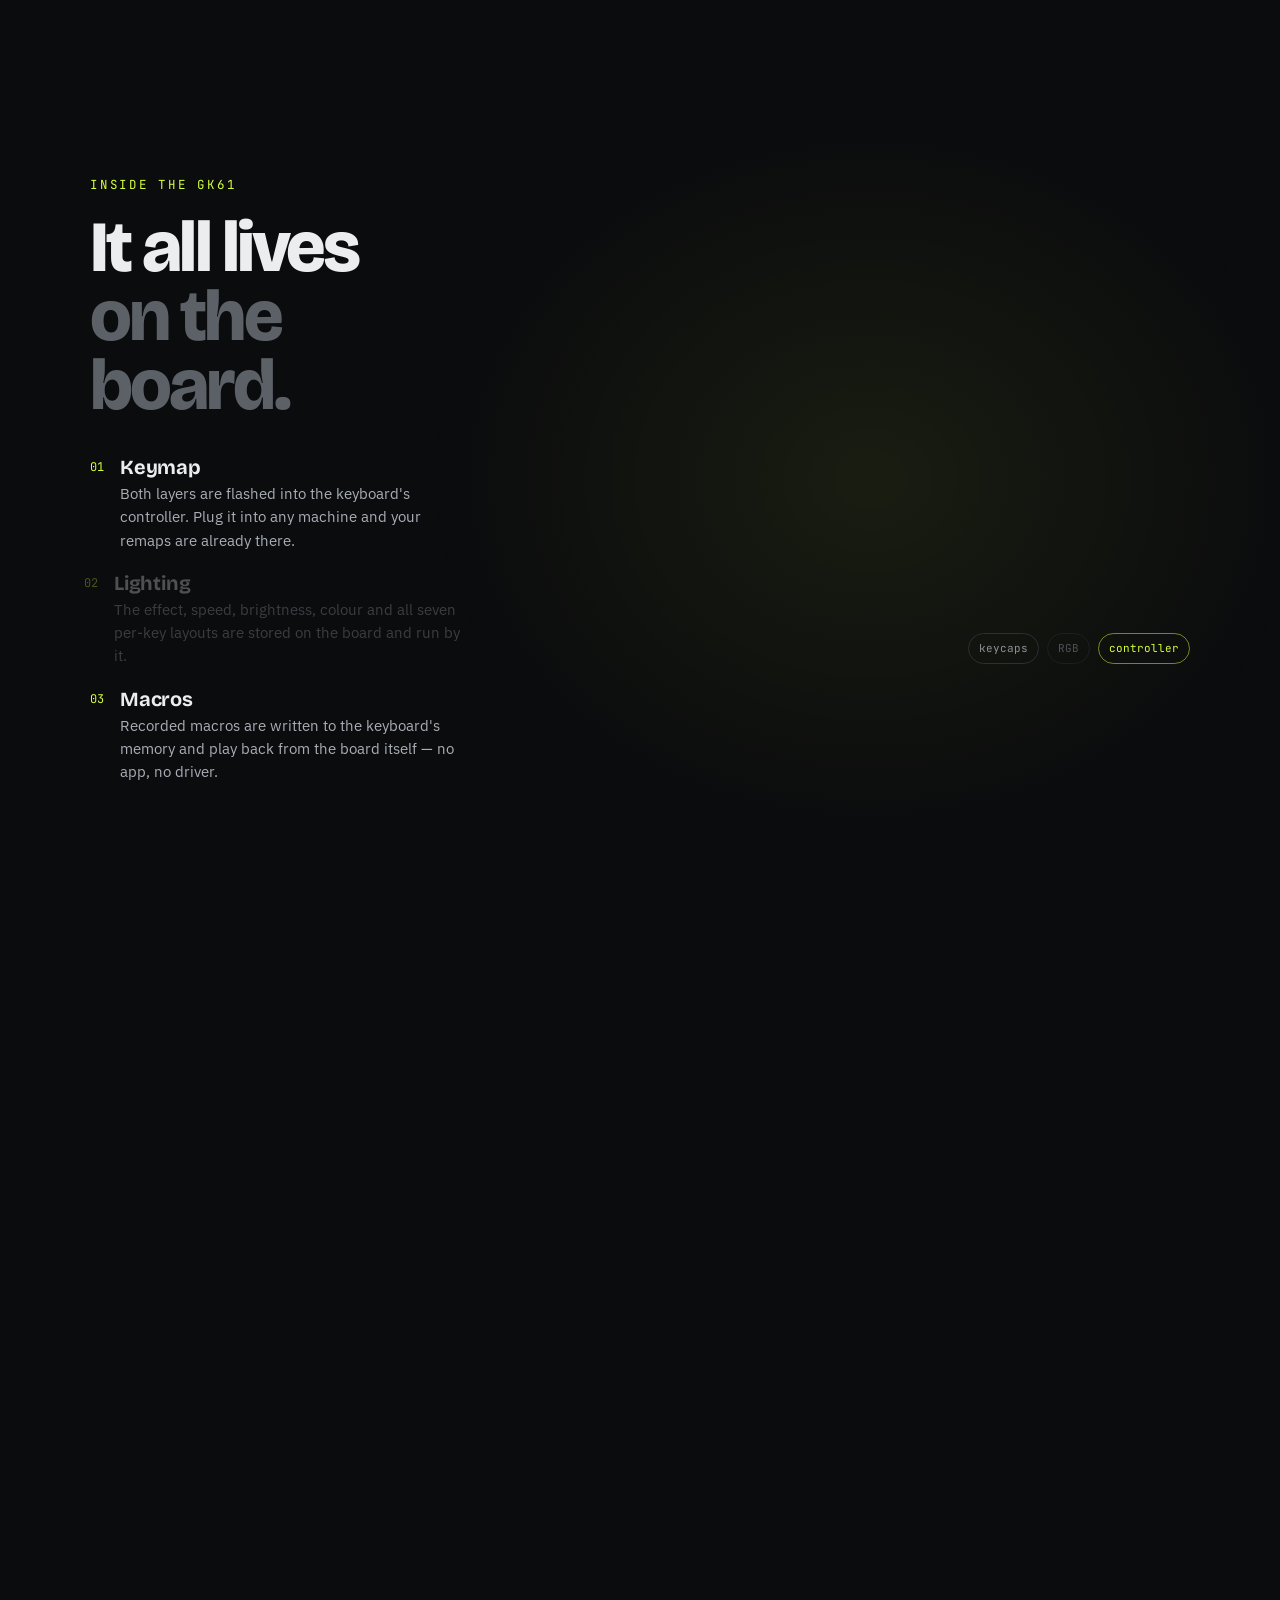
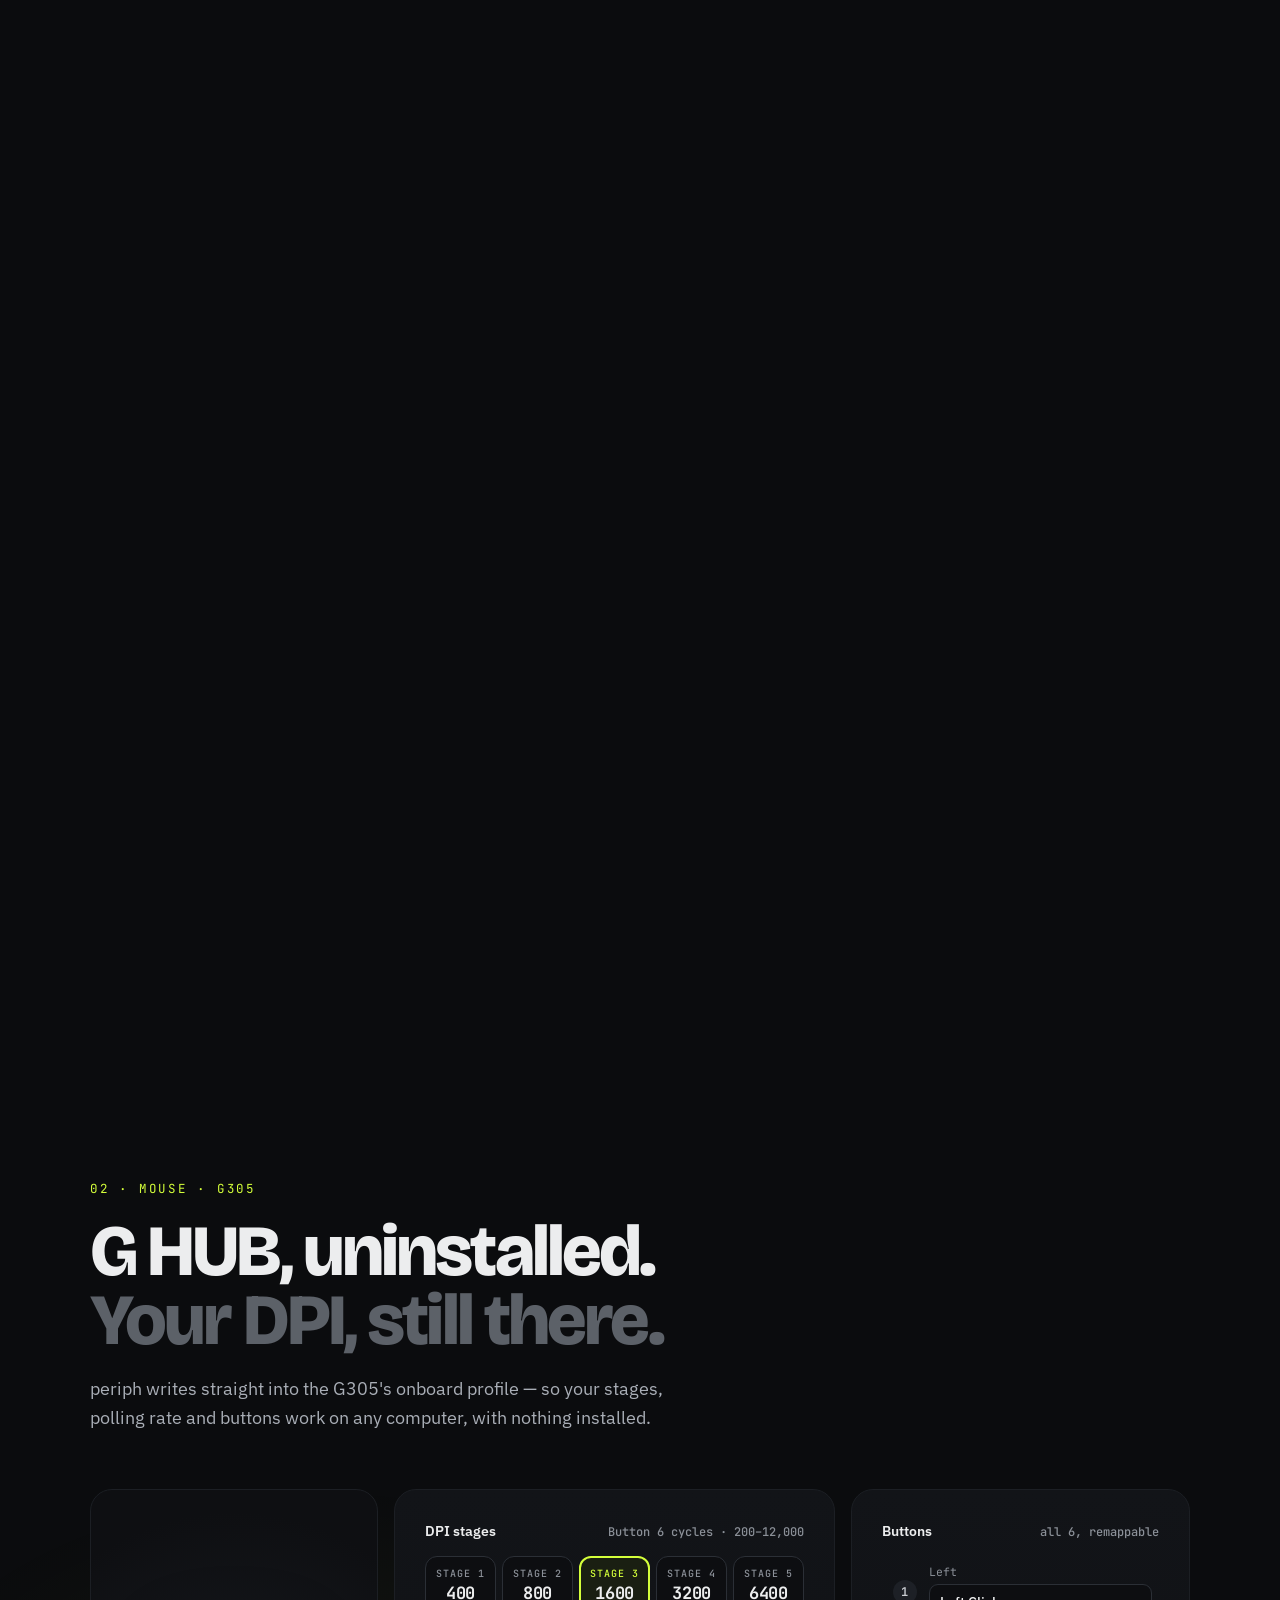
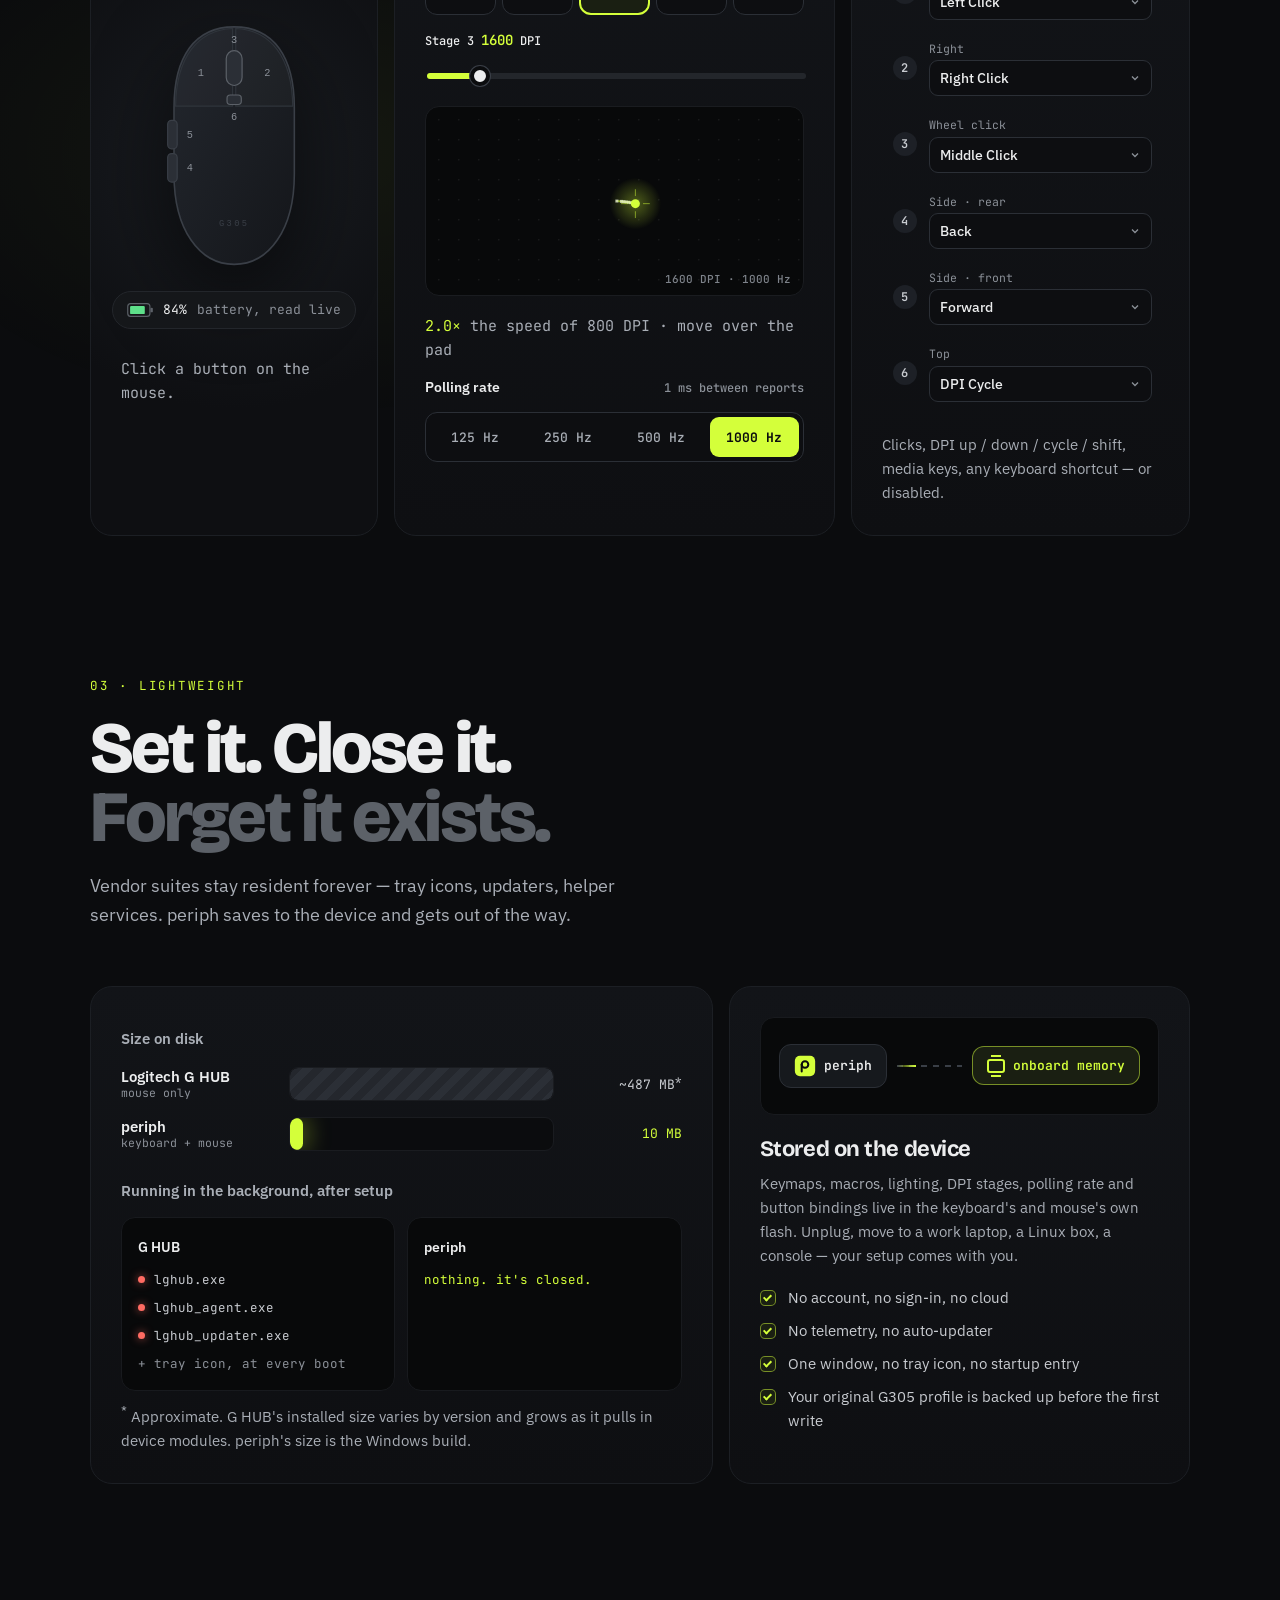
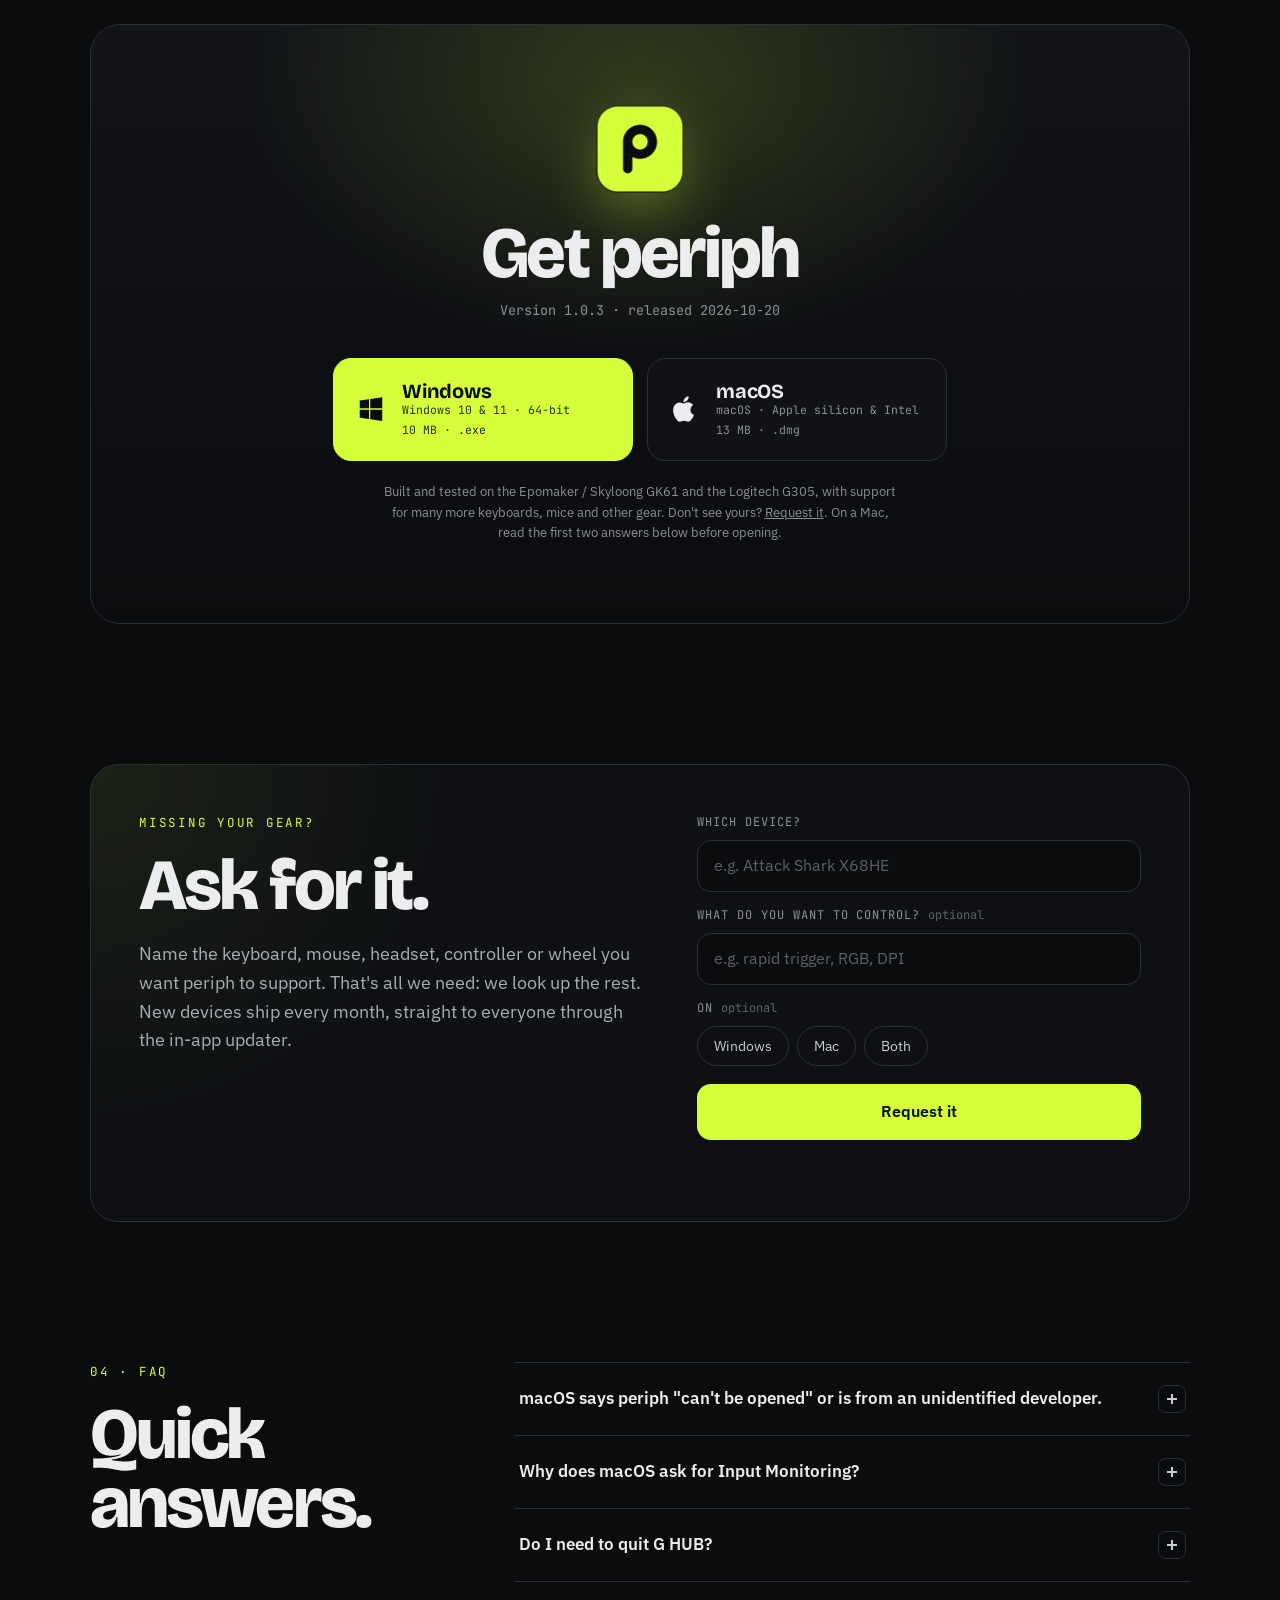
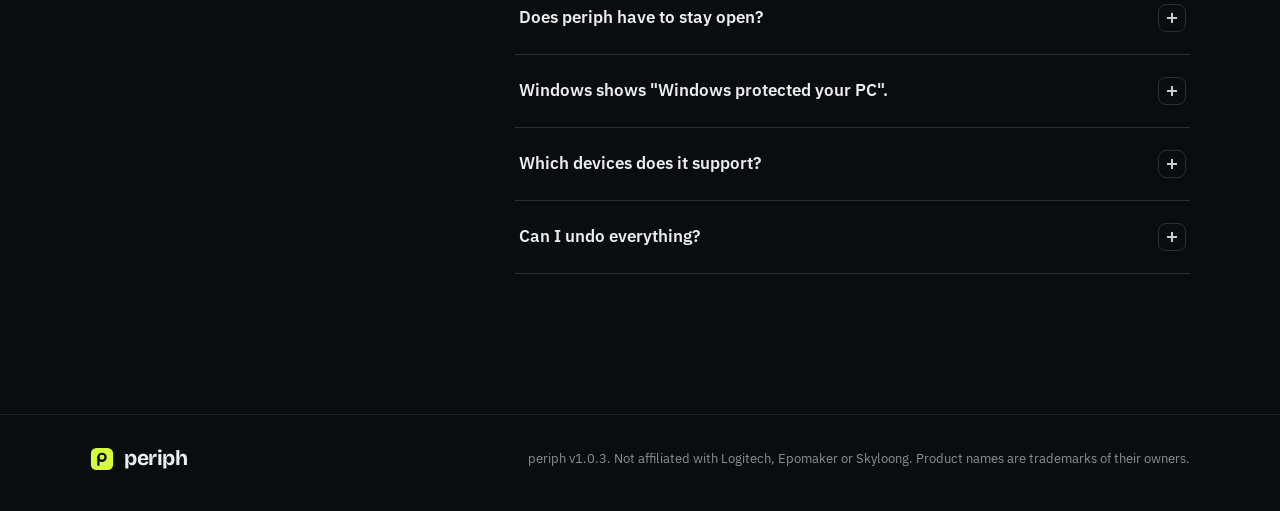
==== commit 9455c003: "Request form built into the site: just the device name, optional controls and OS; no GitHub account " ====
--- a/index.html
+++ b/index.html
@@ -355,18 +355,27 @@
       <div class="req-copy">
         <p class="kicker mono">Missing your gear?</p>
         <h2 id="req-title" class="h2 split">Ask for it.</h2>
-        <p class="sec-lead">Tell us the keyboard, mouse, headset, controller or wheel you want periph to support. New devices ship in a batch every month, straight to everyone through the in-app updater.</p>
-      </div>
-      <ol class="req-steps mono">
-        <li><b>1</b><span>Open the request form and pick your device type.</span></li>
-        <li><b>2</b><span>Paste its USB ID if you can. <code>periph devices</code> shows it.</span></li>
-        <li><b>3</b><span>List the controls you want. Every one we can support, we add.</span></li>
-      </ol>
-      <div class="req-cta">
-        <a class="btn btn-lime btn-lg" href="https://github.com/hiuih/periph-site/issues/new?template=device-request.yml" target="_blank" rel="noopener">Request a device</a>
-        <a class="btn btn-ghost btn-lg" href="https://github.com/hiuih/periph-site/issues?q=label%3Adevice-request" target="_blank" rel="noopener">See requests</a>
-      </div>
-      <p class="small dim">Uses a free GitHub account. Requests are public, so don't include personal info.</p>
+        <p class="sec-lead">Name the keyboard, mouse, headset, controller or wheel you want periph to support. That's all we need: we look up the rest. New devices ship every month, straight to everyone through the in-app updater.</p>
+      </div>
+      <form class="req-form" id="reqform" novalidate>
+        <label class="req-field">
+          <span class="mono">Which device?</span>
+          <input id="rq-device" name="device" type="text" maxlength="120" autocomplete="off" required placeholder="e.g. Attack Shark X68HE">
+        </label>
+        <label class="req-field">
+          <span class="mono">What do you want to control? <i>optional</i></span>
+          <input id="rq-wants" name="wants" type="text" maxlength="600" autocomplete="off" placeholder="e.g. rapid trigger, RGB, DPI">
+        </label>
+        <fieldset class="req-os">
+          <legend class="mono">On <i>optional</i></legend>
+          <label><input type="radio" name="os" value="windows"><span>Windows</span></label>
+          <label><input type="radio" name="os" value="mac"><span>Mac</span></label>
+          <label><input type="radio" name="os" value="both"><span>Both</span></label>
+        </fieldset>
+        <label class="req-hp" aria-hidden="true">Website <input name="website" type="text" tabindex="-1" autocomplete="off"></label>
+        <button class="btn btn-lime btn-lg" type="submit" id="rq-send">Request it</button>
+        <p class="req-msg small" id="rq-msg" role="status" aria-live="polite"></p>
+      </form>
     </div>
   </div>
 </section>
--- a/styles.css
+++ b/styles.css
@@ -243,13 +243,27 @@
 /* request a device */
 .req { position: relative; display: grid; grid-template-columns: 1.15fr 1fr; gap: 28px 48px; align-items: start; padding: clamp(28px, 4vw, 48px); border: 1px solid var(--line2); border-radius: 28px; background: radial-gradient(600px circle at 0% 0%, rgba(212,255,58,.07), transparent 60%), #0e1013; overflow: hidden; }
 .req-copy .sec-lead { max-width: 520px; }
-.req-steps { list-style: none; margin: 0; padding: 0; display: grid; gap: 12px; align-self: center; }
-.req-steps li { display: grid; grid-template-columns: 34px 1fr; gap: 14px; align-items: center; padding: 14px 16px; border: 1px solid var(--line2); border-radius: 14px; background: rgba(255,255,255,.015); font-size: 13.5px; color: var(--fg2); }
-.req-steps b { display: grid; place-items: center; width: 34px; height: 34px; border-radius: 10px; background: rgba(212,255,58,.12); color: var(--lime); font-weight: 700; }
-.req-steps code { color: var(--lime); }
-.req-cta { grid-column: 1 / -1; display: flex; flex-wrap: wrap; gap: 12px; }
-.req > .small { grid-column: 1 / -1; margin: -12px 0 0; }
-@media (max-width: 860px) { .req { grid-template-columns: 1fr; } .req-cta .btn { flex: 1 1 200px; } }
+.req-form { display: grid; gap: 14px; align-self: center; }
+.req-field { display: grid; gap: 8px; }
+.req-field > span, .req-os legend { font-size: 12px; letter-spacing: .08em; text-transform: uppercase; color: var(--dim); }
+.req-field i, .req-os i { font-style: normal; text-transform: none; letter-spacing: 0; color: var(--faint); }
+.req-field input { width: 100%; min-height: 52px; padding: 0 16px; border: 1px solid var(--line2); border-radius: 14px; background: #0b0c0e; color: var(--fg); font: 500 16px/1 var(--sans, inherit); transition: border-color .15s, box-shadow .2s; }
+.req-field input::placeholder { color: var(--faint); }
+.req-field input:focus { outline: none; border-color: var(--lime); box-shadow: 0 0 0 4px rgba(212,255,58,.12); }
+.req-os { display: flex; flex-wrap: wrap; gap: 8px; margin: 0; padding: 0; border: 0; }
+.req-os legend { width: 100%; margin-bottom: 8px; padding: 0; }
+.req-os label { position: relative; }
+.req-os input { position: absolute; opacity: 0; inset: 0; margin: 0; cursor: pointer; }
+.req-os span { display: inline-flex; align-items: center; min-height: 40px; padding: 0 16px; border: 1px solid var(--line2); border-radius: 999px; color: var(--fg2); font-size: 14px; transition: border-color .15s, background .15s, color .15s; }
+.req-os input:checked + span { border-color: var(--lime); background: rgba(212,255,58,.1); color: var(--lime); }
+.req-os input:focus-visible + span { outline: 2px solid var(--lime); outline-offset: 2px; }
+.req-hp { position: absolute !important; left: -9999px; width: 1px; height: 1px; overflow: hidden; }
+.req-form .btn { width: 100%; margin-top: 4px; }
+.req-form .btn[disabled] { opacity: .6; cursor: progress; }
+.req-msg { min-height: 1.4em; margin: 0; color: var(--dim); }
+.req-msg.ok { color: var(--lime); }
+.req-msg.err { color: #ff8a8a; }
+@media (max-width: 860px) { .req { grid-template-columns: 1fr; } }
 .dl-btns { margin: 36px 0 22px; display: grid; grid-template-columns: repeat(2, minmax(0, 300px)); gap: 14px; width: 100%; justify-content: center; }
 .dl-card { display: grid; grid-template-columns: auto 1fr; grid-template-rows: auto auto; gap: 4px 16px; align-items: center; padding: 20px 22px; border-radius: 18px; text-align: left; text-decoration: none; border: 1px solid var(--line2); background: #101215; transition: transform .15s, border-color .15s, background .15s, box-shadow .2s; }
 .dl-card svg { grid-row: span 2; }
